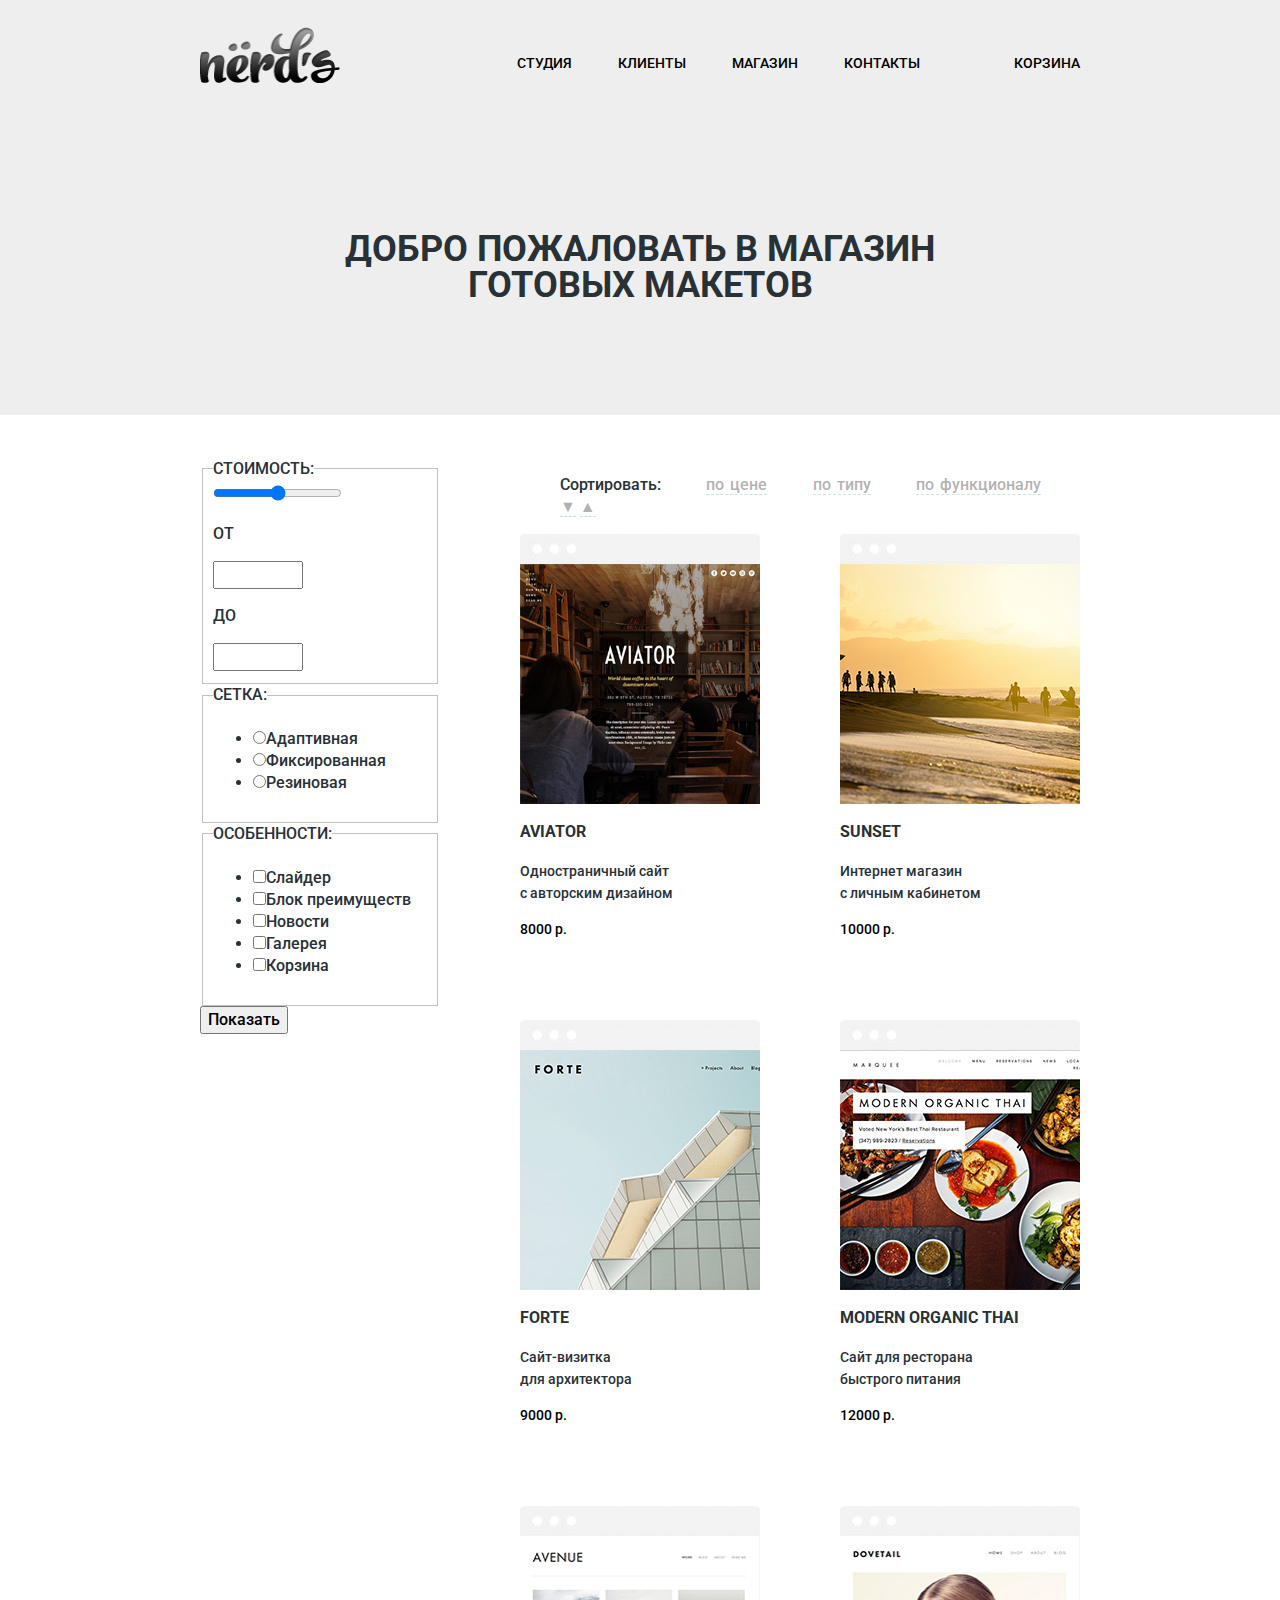
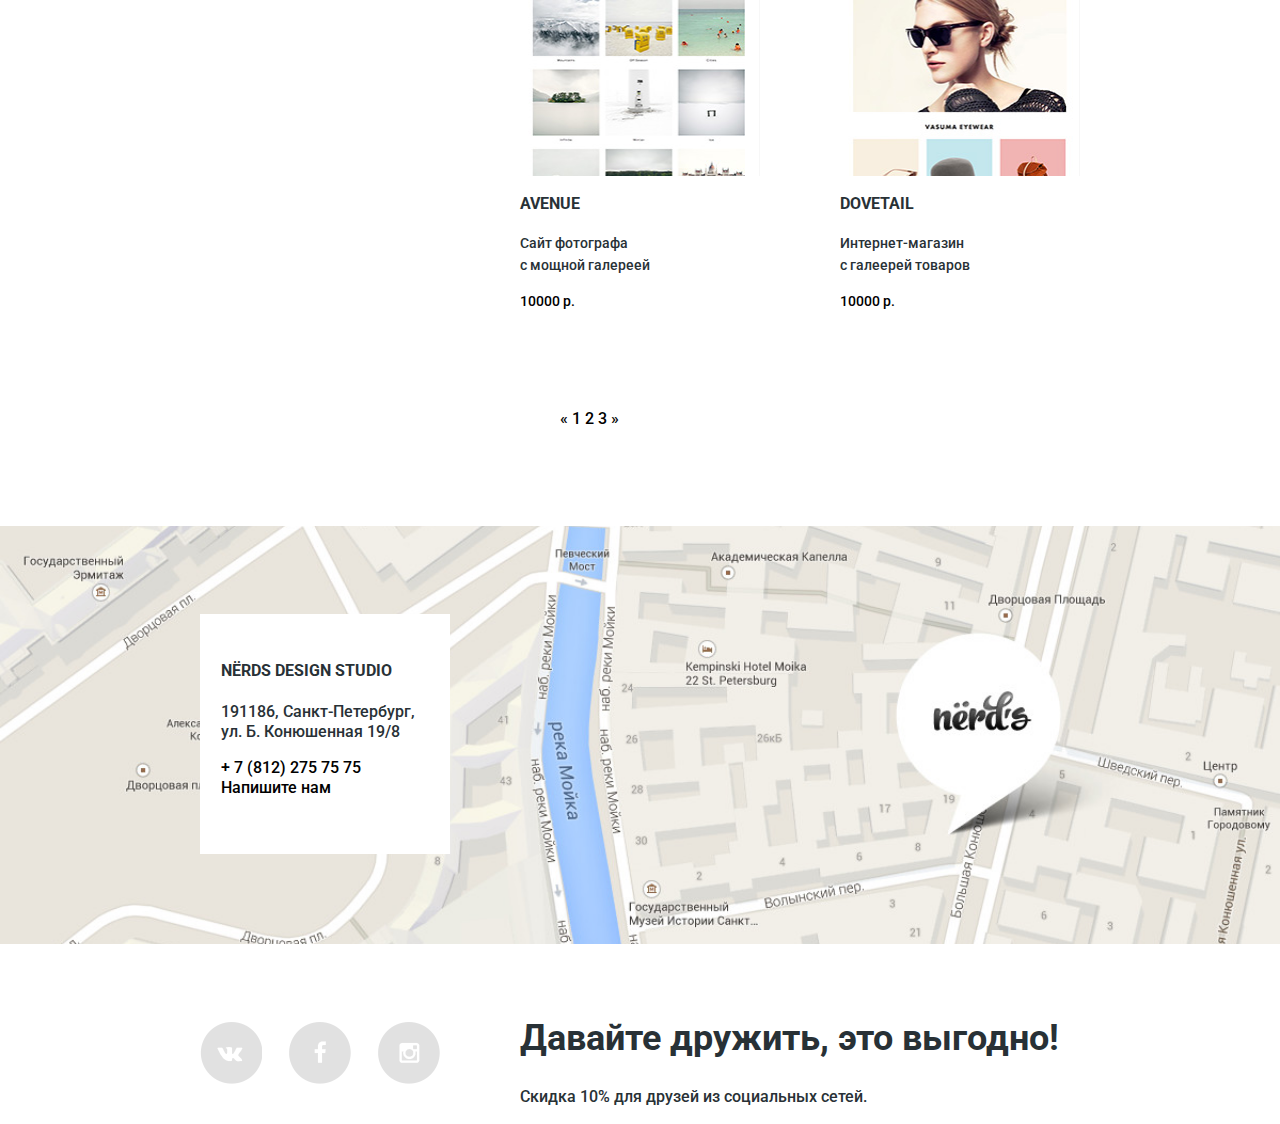
==== catalog.html @ f26338b4 "decorative elements beta" ====
<!DOCTYPE html>
<html lang="ru">
  <head>
    <link href="https://fonts.googleapis.com/css?family=Roboto:500&subset=cyrillic" rel="stylesheet">
    <link rel="stylesheet" href="css/normalize.css">
    <link href="css/style.css" rel="stylesheet">
    <meta charset="utf-8">
    <title>Магазин Нёрдс</title>
  </head>
  <body>
      <header>
          <div class="header-top container clearfix">
          <div class="logo">
            <img src="img/logo-header.png" width="140" height="56" alt="Нёрдс">
          </div>
          <nav class="navigation-main">
            <ul>
                <li><a href=#>Студия</a></li>
                <li><a href=#>Клиенты</a></li>
                <li><a href=#>Магазин</a></li>
                <li><a href=#>Контакты</a></li>
            </ul>
          </nav>
          <div class="cart">
              <a class="login" href=#>Корзина</a>
          </div>
          </div>
          <div class="lead container">
              <h2>ДОБРО ПОЖАЛОВАТЬ В МАГАЗИН <br> 
                               ГОТОВЫХ МАКЕТОВ</h2>
          </div>
      </header>
      <main>
          <div class="main-catalog clearfix container">
          <div class="item-choice">
              <form action="#">
                  <fieldset>
                      <legend>СТОИМОСТЬ:</legend>
                      <input type="range">
                      <p>ОТ</p>
                      <input type="number" name="quantity" min="1" max="15000">
                      <p>ДО</p>
                      <input type="number" name="quantity" min="1" max="15000">
                  </fieldset>
                  <fieldset>
                      <legend>СЕТКА:</legend>
                      <ul>
                          <li><label><input type="radio" name="answer" value="rad1">Адаптивная</label></li>
                          <li><label><input type="radio" name="answer" value="rad1">Фиксированная</label></li>
                          <li><label><input type="radio" name="answer" value="rad1">Резиновая</label></li>
                      </ul>
                  </fieldset>
                  <fieldset>
                      <legend>ОСОБЕННОСТИ:</legend>
                      <ul>
                          <li><label><input type="checkbox">Слайдер</label></li>
                          <li><label><input type="checkbox">Блок преимуществ</label></li> 
                          <li><label><input type="checkbox">Новости</label></li>
                          <li><label><input type="checkbox">Галерея</label></li>
                          <li><label><input type="checkbox">Корзина</label></li>
                      </ul>
                  </fieldset>
                  <button class="btn-filter">Показать</button>
              </form>
          </div>
          <div class="items-list">
              <div class="sorting">
                  <ul>
                      <li>Сортировать:</li>
                      <li><a href="#">по цене</a></li>
                      <li><a href="#">по типу</a></li>
                      <li><a href="#">по функционалу</a></li>
                      <li><a href="#">&#9660</a></li>
                      <li><a href="#">&#9650</a></li>
                  </ul>
              </div>
              <div class="items clearfix">
              <article class="item">
                  <a href="#" class="decor"><img src="img/aviator.jpg" width="240" height="240" alt="aviator"></a>
                  <div class="item-decription">
                      <h3>Aviator</h3>
                      <p>Одностраничный сайт <br>
                      с авторским дизайном </p>
                      <a class="btn-buy" href="">8000 р.</a>
                  </div>
              </article>
              <article class="item">
                  <a href="#" class="decor"><img src="img/sunset.jpg" width="240" height="240" alt="sunset"></a>
                  <div class="item-decription">
                      <h3>Sunset</h3>
                      <p>Интернет магазин <br>
                       с личным кабинетом</p>
                      <a class="btn-buy" href="">10000 р.</a>
                  </div>
              </article>
              <article class="item">
                  <a href="#" class="decor"><img src="img/forte.jpg" width="240" height="240" alt="forte"></a>
                  <div class="item-decription">
                      <h3>Forte</h3>
                      <p>Сайт-визитка <br>
                        для архитектора </p>
                      <a class="btn-buy" href="">9000 р.</a>
                  </div>
              </article>
              <article class="item">
                  <a href="#" class="decor"><img src="img/thai.jpg" width="240" height="240" alt="thai"></a>
                  <div class="item-decription">
                      <h3>Modern Organic Thai</h3>
                      <p>Сайт для ресторана<br>
                      быстрого питания</p>
                      <a class="btn-buy" href="">12000 р.</a>
                  </div>
              </article>
              <article class="item">
                  <a href="#" class="decor"><img src="img/avenue.jpg" width="240" height="240" alt="avenue"></a>
                  <div class="item-decription">
                       <h3>Avenue</h3>
                       <p>Сайт фотографа <br>
                        с мощной галереей</p>
                       <a class="btn-buy" href="">10000 р.</a>
                      </div>
              </article>
              <article class="item">
                  <a href="#" class="decor"><img src="img/dovetail.jpg" width="240" height="240" alt="dovetail"></a>
                  <div class="item-decription">
                      <h3>Dovetail</h3>
                      <p>Интернет-магазин<br>
                      с галеерей товаров</p>
                      <a class="btn-buy" href="">10000 р.</a>
                  </div>
              </article>
              </div>
              <div class="pagination clearfix">
                  <ul>
                      <li><a href="#">&laquo;</a></li>
                      <li><a href="#">1</a></li>
                      <li><a href="#">2</a></li>
                      <li><a href="#">3</a></li>
                      <li><a href="#">&raquo;</a></li>
                  </ul>
              </div>
         </div>
              </div>
          <section class="map">
              <div class="container">
              <div class="contacts"> 
                  <h3>Nёrds Design Studio</h3> 
                  <p>191186, Санкт-Петербург, <br>
                  ул. Б. Конюшенная 19/8</p>
                  <a href="tel:+78122757575">+ 7 (812) 275 75 75</a> <br> 
                  <a class="contact-form" href="#">Напишите нам</a>
              </div>
              </div>
          </section>
      </main>
      <footer class="container">
          <div class="footer-social">
            <a class="social-btn vk" href="#"></a>
            <a class="social-btn fb" href="#"></a>
            <a class="social-btn inst" href="#"></a>
          </div>
          <div class="discount">
              <h2>Давайте дружить, это выгодно!</h2>
              <p>Скидка 10% для друзей из социальных сетей.</p>
          </div>
      </footer>
  </body>
</html>
---- css/style.css ----
body {
    min-width: 900px;
    font-family: "Roboto", "Arial", sans-serif;
    font-size: 16px;
    font-weight: 500;
    line-height: 22px;
    color: #283136;
    background-color: #ffffff;
}

h2 {
    font-size: 36px;
    line-height: 36px;
}

h3 {
    font-size: 16px;
    line-height: 24px;
    text-transform: uppercase;
}

a {
   color: #000000;
   text-decoration: none; 
    
}

header {
    background: #eeeeee;
}

.container {
  width: 900px;
  margin: 0 auto;
  padding: 0 10px;
  box-sizing: border-box;
}

.logo { 
    float: left;
    width: 140px;
    margin-top: 27px;
}

.navigation-main {
      float: left;
      width: 580px;
      text-align: right; 
}

.navigation-main ul {
    margin: 0;
    padding: 0;
    list-style: none;
    font-size: 0;
}

.navigation-main li {
      display: inline-block;
      vertical-align: top;
      text-transform: uppercase;
      font-size: 14px;
      line-height: 30px;
}

.navigation-main a {
      display: block;
      vertical-align: top;
      padding-top: 48px;
      padding-bottom: 48px;
      padding-left: 46px;
}

.navigation-main a:hover {
    color: #fb565a;
}

.navigation-main a:active {
    color: #000000;
    opacity: 0.4;
}

.cart {
      position: relative;
      float: right;
      width: 94px;
      font-size: 14px;
      line-height: 30px;
      text-align: right;
      text-transform: uppercase;
}

.cart a {
      display: block;
      vertical-align: top;
      padding-top: 48px;
      padding-bottom: 48px;  
}

.cart a:hover {
    color: #fb565a;
}

.cart a:active {
    color: #000000;
    opacity: 0.4;
}

.header-top {
    margin-bottom: 45px; 
}

.clearfix:after {
    content: "";
    display: table;
    clear: both;
}

.demo-left {
    float: left;
    width: 540px; 
}

.demo-left h2 {
    text-transform: none;
}
.slider-pagination {
    float:right;
}
.slider-pagination li {
    text-align: center;
    display: inline; 
}

.slider-pic {
    float: right;
    width:340px;
    
}
.main-header {
    padding-bottom: 70px;
    margin-bottom: 80px;
}

.service {
    float: left;
    width: 240px;
    margin-right: 80px;
    text-align: left;
}

.service:last-child {              /* можно каждому 3 обнулять марджин*/
    margin-right: 0;
}

.service h3 {
    font-size: 18px;
    line-height: 30px;
}

.service b {
    font-size: 15px;
}

.services-list {
    padding-bottom: 80px;
    margin-bottom: 75px;
    border-bottom-width: 2px;
    border-bottom-style: solid;
    border-bottom-color: #eeeeee;
}

.description-left {
    float: left;
    width: 575px;
}

.description-rigth {
    float: right;
    width: 240px;
}

.about-us {
    padding-bottom: 74px;
    margin-bottom: 47px;
    border-bottom-width: 2px;
    border-bottom-style: solid;
    border-bottom-color: #eeeeee;
}

.partners {
    width: 0 auto;
    padding-bottom: 33px;
    margin-bottom: 87px;
    border-bottom-width: 2px;
    border-bottom-style: solid;
    border-bottom-color: #eeeeee;
}

.partners a {
    display: inline-block;
    vertical-align: middle;
    margin-right: 120px;
    opacity: 0.3;
}

.partners a:last-child {
    margin-right: 21px;
}

.partners a:hover {
    opacity: 1;
}

.map {
    width: auto; 
    margin: 0 auto;
    background: url(../img/map.jpg);
    min-height: 418px;
    background-position: 50% 50%; 
    background-size: cover;
    background-repeat: no-repeat;
}

.map .contacts {
    float: left;
    width: 250px;
    min-height: 240px;
    margin-top: 88px;
    padding-left: 21px;
    padding-top: 26px;
    padding-bottom: 26px;
    background-color: #ffffff;
    line-height: 20px;
    box-sizing: border-box;
}

.contacts h3 {
    line-height: 30px;
}

.footer-social {
    float: left;
    width: 240px; 
    margin-top: 78px;
    vertical-align: top;
    text-align: left;
    font-size: 0;  
}

.discount {
    float: right;
    width: 560px; 
    margin-top: 46px;
}

.lead {
    width: 660px;
    margin: 0 auto;
    margin-bottom: 43px;
    padding-top: 30px;
    padding-bottom: 82px;
    font-size: 40px;
    line-height: 45px; /* высота в макете авто. не ясно как узнать*/
    text-align: center;   
    text-transform: uppercase;
}

.items {
   width: 560px;
   font-size: 0px;
}

.item-choice {
    float: left;
    width: 240px;
}

.items-list {
    float:right;
    width: 640px;
    padding-left: 80px;
    box-sizing: border-box;
    text-align: justify;
}

.sorting: {
    width: 100%;
    font-size: 12px;
    line-height: 18px;
}

.sorting li {
    display: inline;
    margin-right: 39px;  /* ??????????????*/
}

.sorting li:nth-child(5) {
    margin-right: 0px;
}

.item {
    display: inline-block;
    width: 240px;
    margin-bottom: 80px;
    margin-right: 80px;
    font-size: 14px;
    vertical-align: top;  
}

.item:nth-child(even) {
    margin-right: 0px;
}

.main-catalog {
    margin-bottom: 80px;
}

.pagination {
    float:left;
    width: 400px;
}

.pagination li {
    display: inline;
}

/* ---------------------------------------------------------------- Кнопки -----------------------------------------*/
.btn {
    display: inline-block;
    width: 140px;
    padding: 10px 10px;
    margin-top: 30px;
    vertical-align: top;
    border-radius: 2px;
    border: none;
    outline: none;
    background-color: #fb565a;
    font-family: "Roboto", "Arial", sans-serif;
    font-weight: 500;
    color: #ffffff;
    font-size: 12px;
    line-height: 18px;
    text-align: center;
    text-transform: uppercase;
    box-sizing: border-box;
}

.btn:hover {
    background-color: #cc5251;
    height: 38px;
}

.btn:active {
    background-color: #fb565a;
    border-top-width: 3px;
    border-top-style: solid;
    border-top-color: #8f4242;
}

.service:nth-child(2) .btn {
    background-color: #00ca74;
}

.service:nth-child(2) .btn:hover {
    background-color: #01a25e;
}

.service:nth-child(3) .btn {
    background-color: #efc84a;
}

.service:nth-child(3) .btn:hover {
    background-color: #d6ae2c;
}

.container-demo .btn {
    width: 240px;
}

.contacts .btn {
    width: 204px;
    right: 25px;
    bottom: 25px;
}

.social-btn {
    display: inline-block;
    width: 62px;
    height: 62px;
    margin-right: 27px;
    background-image: url(../img/decor/sprite-social.png);
    background-repeat: no-repeat;
}

.social-btn:last-child {
    margin-right: 0;
}

.vk {
    background-position: -2px -398px;
}

.vk:hover {
    background-position: -2px -529px;
}

.vk:active {
    background-position: -2px -463px;
}

.fb {
    background-position: -2px -2px;
}

.fb:hover {
    background-position: -2px -133px;
}

.fb:active {
    background-position: -2px -68px;
}

.inst {
    background-position: -2px -332px;
}

.inst:hover{
    background-position: -2px -266px;
}

.inst:active {
    background-position: -2px -200px;
}

/* ____________________________________________________________________________________________Декор______________________________*/

.decor {
    background: url(../img/decor/decor.jpg);
    display: block;
    width: 240px; 
    height: 270px;
}

.decor:hover {
    background-position: bottom;
}

.item img {
    margin-top: 30px;
}

/* ____________________________________________________________________________________________Чекбоксы, соктировка____________________________________*/

.sorting a {
    color: #000000;
    opacity: 0.3;
    border-bottom: 1px dashed;
    border-color: #3fb876;
}

.sorting a:hover {
    color: #000000;
    opacity: 1;
    border-bottom: 1px solid;
    border-color: #3fb876;
}
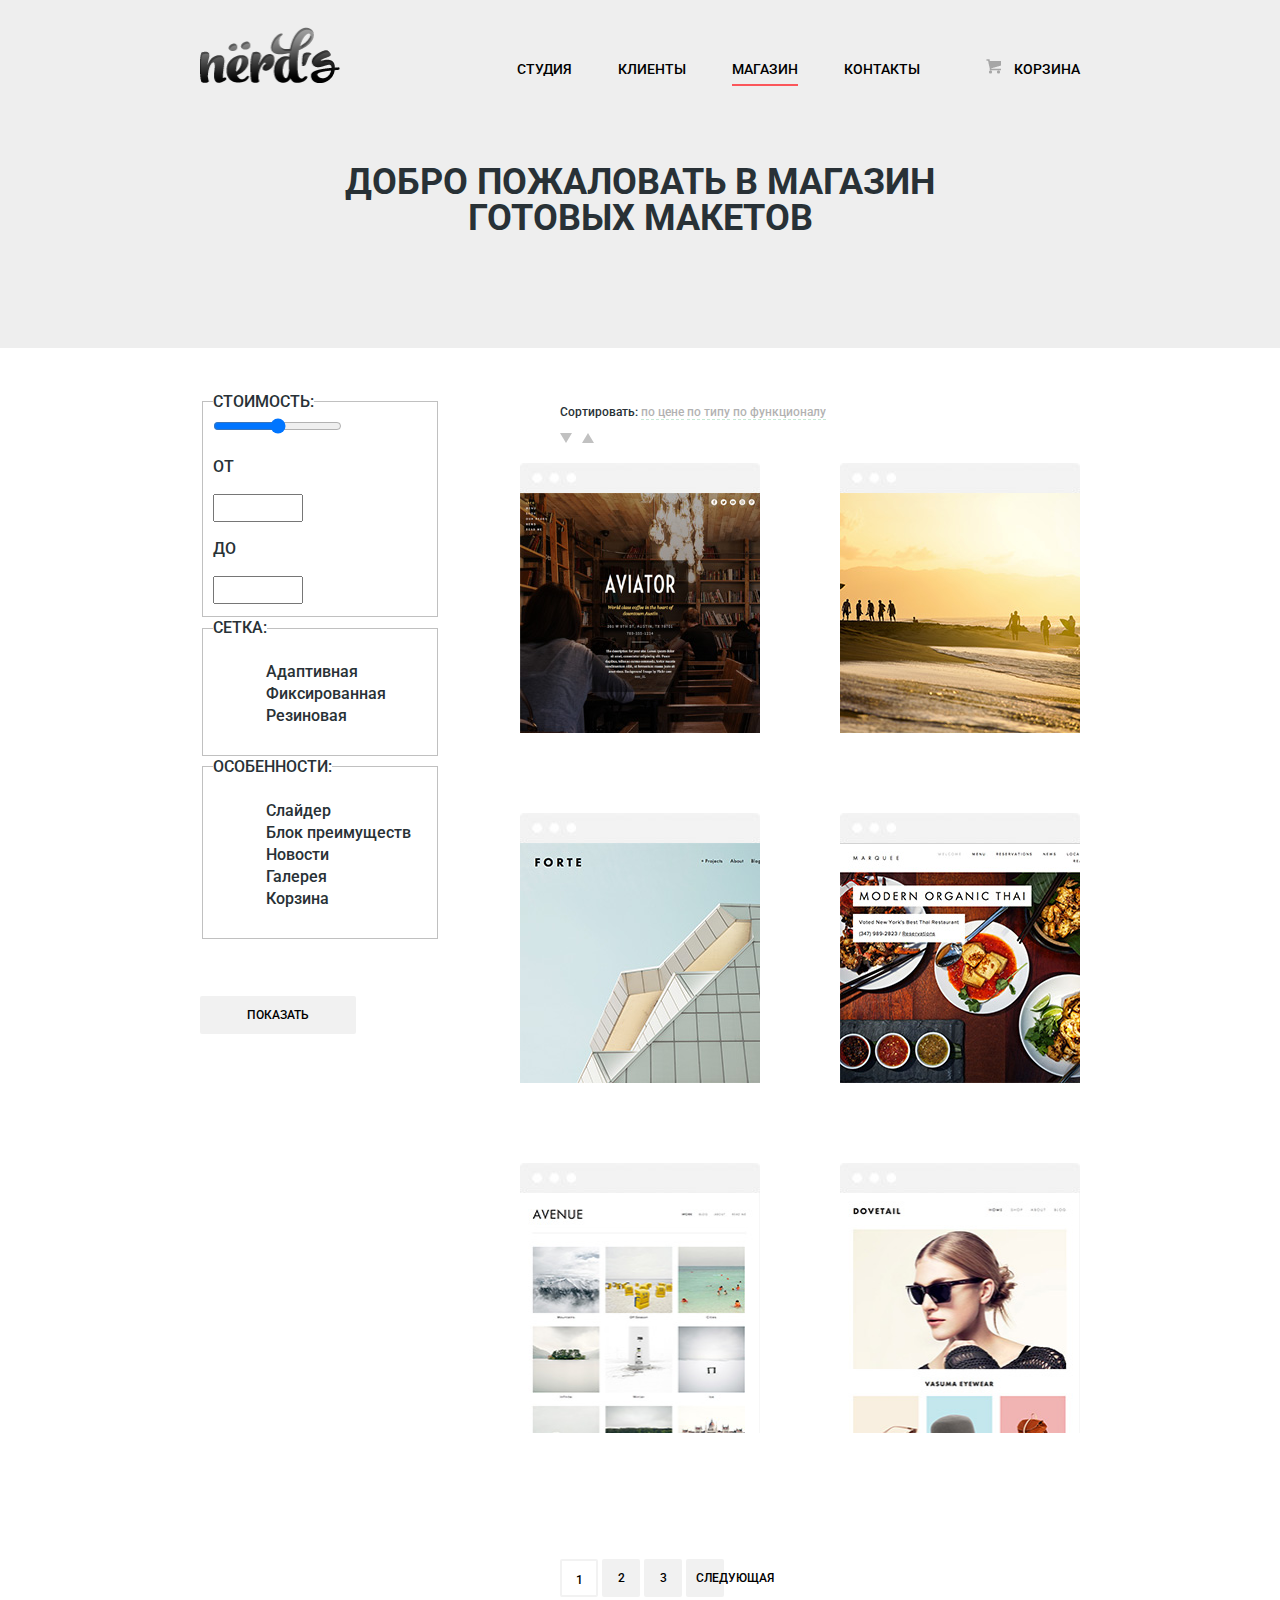
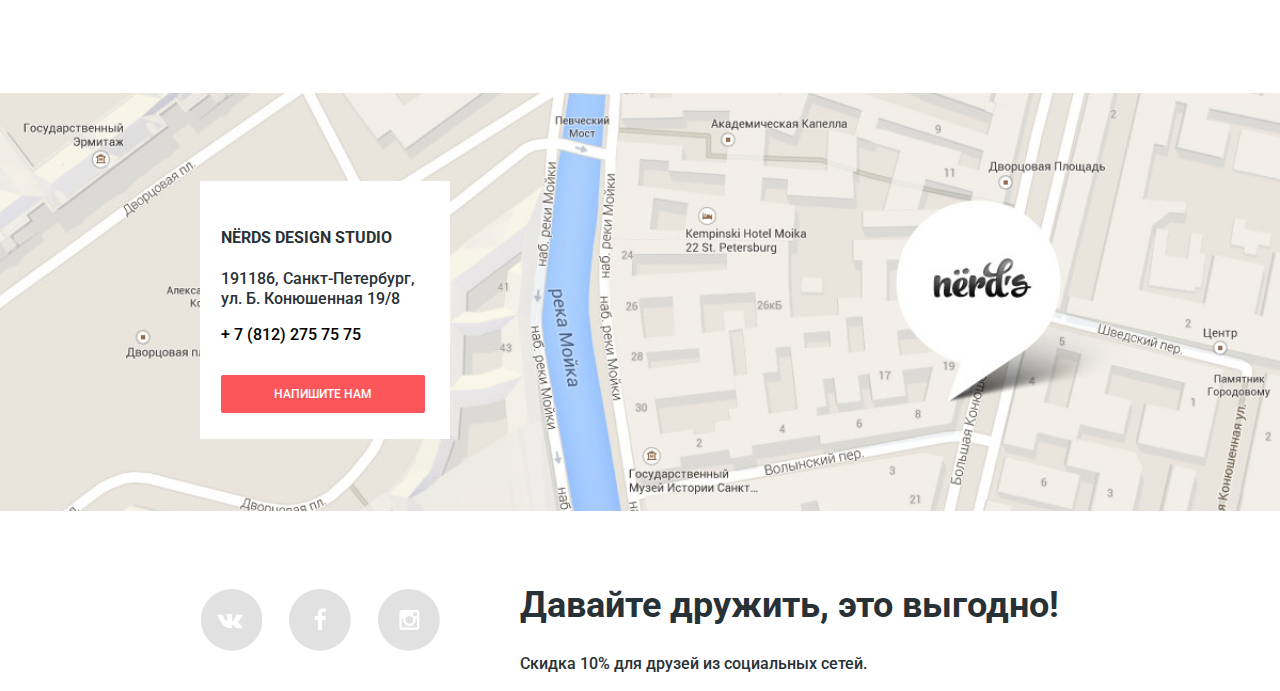
==== commit 0df2b0ac: "02.09" ====
--- a/catalog.html
+++ b/catalog.html
@@ -15,9 +15,9 @@
           </div>
           <nav class="navigation-main">
             <ul>
-                <li><a href=#>Студия</a></li>
+                <li><a href="index.html">Студия</a></li>
                 <li><a href=#>Клиенты</a></li>
-                <li><a href=#>Магазин</a></li>
+                <li><a href="catalog.html" class="onpage">Магазин</a></li>
                 <li><a href=#>Контакты</a></li>
             </ul>
           </nav>
@@ -27,7 +27,7 @@
           </div>
           <div class="lead container">
               <h2>ДОБРО ПОЖАЛОВАТЬ В МАГАЗИН <br> 
-                               ГОТОВЫХ МАКЕТОВ</h2>
+                   ГОТОВЫХ МАКЕТОВ</h2>
           </div>
       </header>
       <main>
@@ -42,15 +42,16 @@
                       <p>ДО</p>
                       <input type="number" name="quantity" min="1" max="15000">
                   </fieldset>
-                  <fieldset>
+                  <div class="fltr"><fieldset>
                       <legend>СЕТКА:</legend>
                       <ul>
-                          <li><label><input type="radio" name="answer" value="rad1">Адаптивная</label></li>
-                          <li><label><input type="radio" name="answer" value="rad1">Фиксированная</label></li>
-                          <li><label><input type="radio" name="answer" value="rad1">Резиновая</label></li>
+                          <li><label class="radio"><input type="radio" name="answer" value="rad1">Адаптивная</label></li>
+                          <li><label class="radio"><input type="radio" name="answer" value="rad1">Фиксированная</label></li>
+                          <li><label class="radio"><input type="radio" name="answer" value="rad1">Резиновая</label></li>
                       </ul>
                   </fieldset>
-                  <fieldset>
+                  </div>
+                  <div class="fltr"><fieldset>
                       <legend>ОСОБЕННОСТИ:</legend>
                       <ul>
                           <li><label><input type="checkbox">Слайдер</label></li>
@@ -60,83 +61,86 @@
                           <li><label><input type="checkbox">Корзина</label></li>
                       </ul>
                   </fieldset>
-                  <button class="btn-filter">Показать</button>
+                  </div>
+                  <button class="btn">Показать</button>
               </form>
           </div>
           <div class="items-list">
               <div class="sorting">
-                  <ul>
+                  <ul class="sort">
                       <li>Сортировать:</li>
                       <li><a href="#">по цене</a></li>
                       <li><a href="#">по типу</a></li>
                       <li><a href="#">по функционалу</a></li>
-                      <li><a href="#">&#9660</a></li>
-                      <li><a href="#">&#9650</a></li>
+                  </ul>   
+                  
+                  <ul class="triangle">
+                      <li><a href="#" class="triangle-down"></a></li>
+                      <li><a href="#" class="triangle-up"></a></li>
                   </ul>
               </div>
               <div class="items clearfix">
               <article class="item">
                   <a href="#" class="decor"><img src="img/aviator.jpg" width="240" height="240" alt="aviator"></a>
-                  <div class="item-decription">
+                  <div class="item-description">
                       <h3>Aviator</h3>
                       <p>Одностраничный сайт <br>
                       с авторским дизайном </p>
-                      <a class="btn-buy" href="">8000 р.</a>
+                      <a class="btn" href="">8000 р.</a>
                   </div>
               </article>
               <article class="item">
                   <a href="#" class="decor"><img src="img/sunset.jpg" width="240" height="240" alt="sunset"></a>
-                  <div class="item-decription">
+                  <div class="item-description">
                       <h3>Sunset</h3>
                       <p>Интернет магазин <br>
                        с личным кабинетом</p>
-                      <a class="btn-buy" href="">10000 р.</a>
+                      <a class="btn" href="">10000 р.</a>
                   </div>
               </article>
               <article class="item">
                   <a href="#" class="decor"><img src="img/forte.jpg" width="240" height="240" alt="forte"></a>
-                  <div class="item-decription">
+                  <div class="item-description">
                       <h3>Forte</h3>
                       <p>Сайт-визитка <br>
                         для архитектора </p>
-                      <a class="btn-buy" href="">9000 р.</a>
+                      <a class="btn" href="">9000 р.</a>
                   </div>
               </article>
               <article class="item">
                   <a href="#" class="decor"><img src="img/thai.jpg" width="240" height="240" alt="thai"></a>
-                  <div class="item-decription">
+                  <div class="item-description">
                       <h3>Modern Organic Thai</h3>
                       <p>Сайт для ресторана<br>
                       быстрого питания</p>
-                      <a class="btn-buy" href="">12000 р.</a>
+                      <a class="btn" href="">12000 р.</a>
                   </div>
               </article>
               <article class="item">
                   <a href="#" class="decor"><img src="img/avenue.jpg" width="240" height="240" alt="avenue"></a>
-                  <div class="item-decription">
+                  <div class="item-description">
                        <h3>Avenue</h3>
                        <p>Сайт фотографа <br>
                         с мощной галереей</p>
-                       <a class="btn-buy" href="">10000 р.</a>
+                       <a class="btn" href="">10000 р.</a>
                       </div>
               </article>
               <article class="item">
                   <a href="#" class="decor"><img src="img/dovetail.jpg" width="240" height="240" alt="dovetail"></a>
-                  <div class="item-decription">
+                  <div class="item-description">
                       <h3>Dovetail</h3>
                       <p>Интернет-магазин<br>
                       с галеерей товаров</p>
-                      <a class="btn-buy" href="">10000 р.</a>
+                      <a class="btn" href="">10000 р.</a>
                   </div>
               </article>
               </div>
               <div class="pagination clearfix">
                   <ul>
-                      <li><a href="#">&laquo;</a></li>
-                      <li><a href="#">1</a></li>
-                      <li><a href="#">2</a></li>
-                      <li><a href="#">3</a></li>
-                      <li><a href="#">&raquo;</a></li>
+                      <li><a href="#" class="current btn">1</a></li>
+                      <li><a href="#" class="btn">2</a></li>
+                      <li><a href="#" class="btn">3</a></li>
+                      <li><a href="#" class="btn next">Следующая</a></li>
                   </ul>
               </div>
          </div>
@@ -148,7 +152,7 @@
                   <p>191186, Санкт-Петербург, <br>
                   ул. Б. Конюшенная 19/8</p>
                   <a href="tel:+78122757575">+ 7 (812) 275 75 75</a> <br> 
-                  <a class="contact-form" href="#">Напишите нам</a>
+                  <a class="contact-form btn" href="#">Напишите нам</a>
               </div>
               </div>
           </section>
--- a/css/style.css
+++ b/css/style.css
@@ -22,7 +22,6 @@
 a {
    color: #000000;
    text-decoration: none; 
-    
 }
 
 header {
@@ -66,11 +65,16 @@
 .navigation-main a {
       display: block;
       vertical-align: top;
-      padding-top: 48px;
-      padding-bottom: 48px;
-      padding-left: 46px;
-}
-
+      padding-top: 54px;
+      margin-left: 46px;
+      margin-bottom: 48px;
+}
+
+.onpage {
+      border-bottom-style: solid;
+      border-width: 2px;
+      border-bottom-color: #fb565a;
+}
 .navigation-main a:hover {
     color: #fb565a;
 }
@@ -93,8 +97,29 @@
 .cart a {
       display: block;
       vertical-align: top;
-      padding-top: 48px;
+      padding-top: 54px;
       padding-bottom: 48px;  
+}
+
+.login::before {
+    content: "";
+    background-image: url(../img/decor/basket.png);
+    display: inline-block;
+    margin-right: 13px;
+    width: 15px;
+    height: 15px;
+    background-position: -2px -2px;
+    opacity: 0.3;
+}
+
+.login:hover::before {
+    background-position: -2px -21px;
+    opacity: 1;
+}
+
+.login:active::before {
+    background-position: -2px -2px;
+    opacity: 0.15;
 }
 
 .cart a:hover {
@@ -104,10 +129,6 @@
 .cart a:active {
     color: #000000;
     opacity: 0.4;
-}
-
-.header-top {
-    margin-bottom: 45px; 
 }
 
 .clearfix:after {
@@ -116,28 +137,131 @@
     clear: both;
 }
 
-.demo-left {
-    float: left;
-    width: 540px; 
-}
-
-.demo-left h2 {
-    text-transform: none;
-}
-.slider-pagination {
-    float:right;
-}
-.slider-pagination li {
-    text-align: center;
-    display: inline; 
-}
-
-.slider-pic {
-    float: right;
-    width:340px;
-    
-}
+.container-demo {
+  position: relative;
+  width: 880px;
+  min-height: 310px;
+  margin: 0 auto;
+  overflow: hidden;
+}
+
+.slide {
+  position: absolute;
+  top: 0;
+  left: 0;
+
+  width: 100%;
+  height: 310px;
+
+  background-repeat: no-repeat;
+  background-position: 100% 10px;
+
+  -webkit-transition: left 0.3s ease;
+     -moz-transition: left 0.3s ease;
+          transition: left 0.3s ease;
+}
+
+.container-demo input[type="radio"] {
+  display: none;
+}
+
+.slider-controls {
+  position: absolute;
+  bottom: 95px;
+  left: 50%;
+  z-index: 10;
+
+  width: 200px;
+  margin-left: -100px;
+
+  text-align: center;
+}
+
+.slider-controls label {
+  display: inline-block;
+  width: 4px;
+  height: 4px;
+  margin: 0 3px;
+
+  vertical-align: top;
+
+  background: #ffffff;
+  border: 3px solid white;
+  border-radius: 50%;
+  cursor: pointer;
+}
+
+.slide-text {
+  width: 500px;
+  padding: 30px 0;
+}
+
+.slide-title {
+  font-weight: 500;
+  font-size: 36px;
+  line-height: 36px;
+}
+
+.container-demo p {
+  font-weight: 500;
+  line-height: 22px;
+  color: #283136;
+}
+
+.slide:nth-child(1) {
+  background-image: url("../img/slide-1.png");
+}
+
+.slide:nth-child(2) {
+  background-image: url("../img/slide-2.png");
+}
+
+.slide:nth-child(3) {
+  background-image: url("../img/slide-3.png");
+}
+
+#btn-1:checked ~ .slides .slide:nth-child(1) {
+  left: 0;
+}
+
+#btn-1:checked ~ .slides .slide:nth-child(2),
+#btn-1:checked ~ .slides .slide:nth-child(3) {
+  left: 880px;
+}
+
+#btn-2:checked ~ .slides .slide:nth-child(1) {
+  left: -880px;
+}
+
+#btn-2:checked ~ .slides .slide:nth-child(2) {
+  left: 0;
+}
+
+#btn-2:checked ~ .slides .slide:nth-child(3) {
+  left: -880px;
+}
+
+#btn-3:checked ~ .slides .slide:nth-child(1) {
+  left: -880px;
+}
+
+#btn-3:checked ~ .slides .slide:nth-child(2) {
+  left: -880px;
+}
+
+#btn-3:checked ~ .slides .slide:nth-child(3) {
+  left: 0;
+}
+
+#btn-1:checked ~ .slider-controls label[for="btn-1"],
+#btn-2:checked ~ .slider-controls label[for="btn-2"],
+#btn-3:checked ~ .slider-controls label[for="btn-3"] {
+  background: #c1c1c1;
+}
+
+
 .main-header {
+    padding-top: 50px;
     padding-bottom: 70px;
     margin-bottom: 80px;
 }
@@ -177,7 +301,33 @@
 
 .description-rigth {
     float: right;
-    width: 240px;
+    width: 240px;   
+}
+
+.description-rigth ul,
+.description-left ul {
+    list-style: none;
+    padding: 0;
+    
+}
+
+.description-rigth li,
+.description-left li {
+    position: relative;
+	margin-top: 20px;
+	padding-left: 37px;
+    text-align: left;
+}
+
+.description-rigth li::before,
+.description-left li::before {
+    content: "";
+	position: absolute;
+	top: 10px;
+	left: 0;
+	width: 25px;
+	height: 2px;
+	background: #fb565a;
 }
 
 .about-us {
@@ -258,7 +408,6 @@
     width: 660px;
     margin: 0 auto;
     margin-bottom: 43px;
-    padding-top: 30px;
     padding-bottom: 82px;
     font-size: 40px;
     line-height: 45px; /* высота в макете авто. не ясно как узнать*/
@@ -274,6 +423,11 @@
 .item-choice {
     float: left;
     width: 240px;
+    position: relative;
+}
+
+.fltr input {
+    visibility: hidden;
 }
 
 .items-list {
@@ -284,32 +438,74 @@
     text-align: justify;
 }
 
-.sorting: {
-    width: 100%;
+.sorting {
+    width: 560px;
     font-size: 12px;
     line-height: 18px;
 }
 
+.sorting ul {
+    list-style: none;
+}
+
 .sorting li {
-    display: inline;
-    margin-right: 39px;  /* ??????????????*/
-}
-
-.sorting li:nth-child(5) {
-    margin-right: 0px;
-}
+    display: inline-block;
+    vertical-align: top;
+}
+
 
 .item {
+    position: relative;
     display: inline-block;
     width: 240px;
     margin-bottom: 80px;
     margin-right: 80px;
-    font-size: 14px;
-    vertical-align: top;  
-}
+    vertical-align: top;
+    background: url(../img/decor/decor.jpg); 
+    height: 270px;
+}
+
+.item:hover {
+    background-position: bottom;
+}
+
+
+.item img {
+    margin-top: 30px;
+}
+
 
 .item:nth-child(even) {
     margin-right: 0px;
+}
+
+.item-description {
+    position: absolute;
+    display: block;
+    top: 50px;
+    left: 20px;
+    box-sizing: border-box;
+    padding: 36px 20px 99px;
+    width: 200px;
+    max-height: 200px;
+    text-align: center;
+    background-color: #ffffff;
+    color: #283136;
+    font-size: 14px;
+    line-height: 18px;
+    visibility: hidden;
+    
+}
+
+.item:hover .item-description {
+    visibility: visible;
+    
+}
+
+.item-description h3 {
+    font-size: 18px;
+    line-height: 24px;
+    font-weight: normal;
 }
 
 .main-catalog {
@@ -323,7 +519,13 @@
 
 .pagination li {
     display: inline;
-}
+    list-style: none;
+}
+
+.item-choice ul {
+    list-style: none;
+}
+
 
 /* ---------------------------------------------------------------- Кнопки -----------------------------------------*/
 .btn {
@@ -348,30 +550,37 @@
 
 .btn:hover {
     background-color: #cc5251;
-    height: 38px;
 }
 
 .btn:active {
-    background-color: #fb565a;
-    border-top-width: 3px;
-    border-top-style: solid;
-    border-top-color: #8f4242;
-}
-
-.service:nth-child(2) .btn {
+    background-color: #b63538;
+    box-shadow: inset 0 3px 0 rgba(0,0,0,0.15);
+}
+
+.green-btn {
     background-color: #00ca74;
 }
 
-.service:nth-child(2) .btn:hover {
+.green-btn:hover {
     background-color: #01a25e;
 }
 
-.service:nth-child(3) .btn {
+.green-btn:active {
+    background-color: #009053;
+    box-shadow: inset 0 3px 0 rgba(0,0,0,0.15);
+}
+
+.yellow-btn {
     background-color: #efc84a;
 }
 
-.service:nth-child(3) .btn:hover {
+.yellow-btn:hover {
     background-color: #d6ae2c;
+}
+
+.yellow-btn:active {
+    background-color: #c09b24;
+    box-shadow: inset 0 3px 0 rgba(0,0,0,0.15);
 }
 
 .container-demo .btn {
@@ -433,35 +642,125 @@
     background-position: -2px -200px;
 }
 
-/* ____________________________________________________________________________________________Декор______________________________*/
-
-.decor {
-    background: url(../img/decor/decor.jpg);
+.pagination .btn {
+    width: 38px;
+    padding: 10px 10px;
+    background-color: #f1f1f1;
+    color: #000000;
+}
+
+.pagination .btn:hover {
+    background-color: #e5e5e5;
+}
+
+.pagination .btn:active {
+    background-color: #d5d5d5;
+    box-shadow: inset 0 3px 0 rgba(0,0,0,0.15);
+}
+
+.pagination .current {
+    background-color: white;
+    height: 38px;
+    border-style: solid;
+    border-width: 2px;
+    border-color: #f2f2f2;
+}
+
+.pagination .current:hover {
+    background-color: white;
+    height: 38px;
+    border-style: solid;
+    border-width: 2px;
+    border-color: #f2f2f2;
+}
+
+.pagination .current:active {
+    background-color: white;
+    height: 38px;
+    border-style: solid;
+    border-width: 2px;
+    border-color: #f2f2f2;
+    box-shadow: inset 0 0 0 rgba(0,0,0,0);
+}
+
+
+.item .btn {
+    position: absolute;
+    margin-top: 0;
+    bottom: 30px;
+    right: 30px;
+    font-size: 18px;
+
+}
+
+.item-choice .btn {
     display: block;
-    width: 240px; 
-    height: 270px;
-}
-
-.decor:hover {
-    background-position: bottom;
-}
-
-.item img {
-    margin-top: 30px;
-}
+    width: 156px;
+    margin-top: 57px;
+    background-color: #f1f1f1;
+    color: #000000;
+}
+
+.item-choice .btn:hover {
+    background-color: #e5e5e5;
+}
+
+.item-choice .btn:active {
+    background-color: #d5d5d5;
+    box-shadow: inset 0 3px 0 rgba(0,0,0,0.15);
+}
+
+.triangle-down {
+    display: block;
+    vertical-align: top;
+    width: 0;
+    height: 0;
+    border-style: solid;
+    border-width: 10px 6px 0 6px;
+    border-color: #c1c1c1 transparent transparent transparent;
+    margin-right: 7px;
+}
+
+.triangle-up {
+    display: block;
+    vertical-align: top;
+    width: 0;
+    height: 0;
+    border-style: solid;
+    border-width: 0 6px 10px 6px;
+    border-color: transparent transparent #c1c1c1 transparent;
+}
+
+.triangle-down:hover {
+    border-color: #b5b5b5 transparent transparent transparent;
+}
+
+.triangle-up:hover {
+    border-color: transparent transparent #b5b5b5 transparent;
+}
+
+.triangle-down:active {
+    border-color: #000000 transparent transparent transparent;
+}
+
+.triangle-up:active {
+    border-color: transparent transparent #000000 transparent;
+}
+
 
 /* ____________________________________________________________________________________________Чекбоксы, соктировка____________________________________*/
 
-.sorting a {
+.sort a {
     color: #000000;
     opacity: 0.3;
     border-bottom: 1px dashed;
     border-color: #3fb876;
 }
 
-.sorting a:hover {
+.sort a:hover {
     color: #000000;
     opacity: 1;
     border-bottom: 1px solid;
     border-color: #3fb876;
 }
+
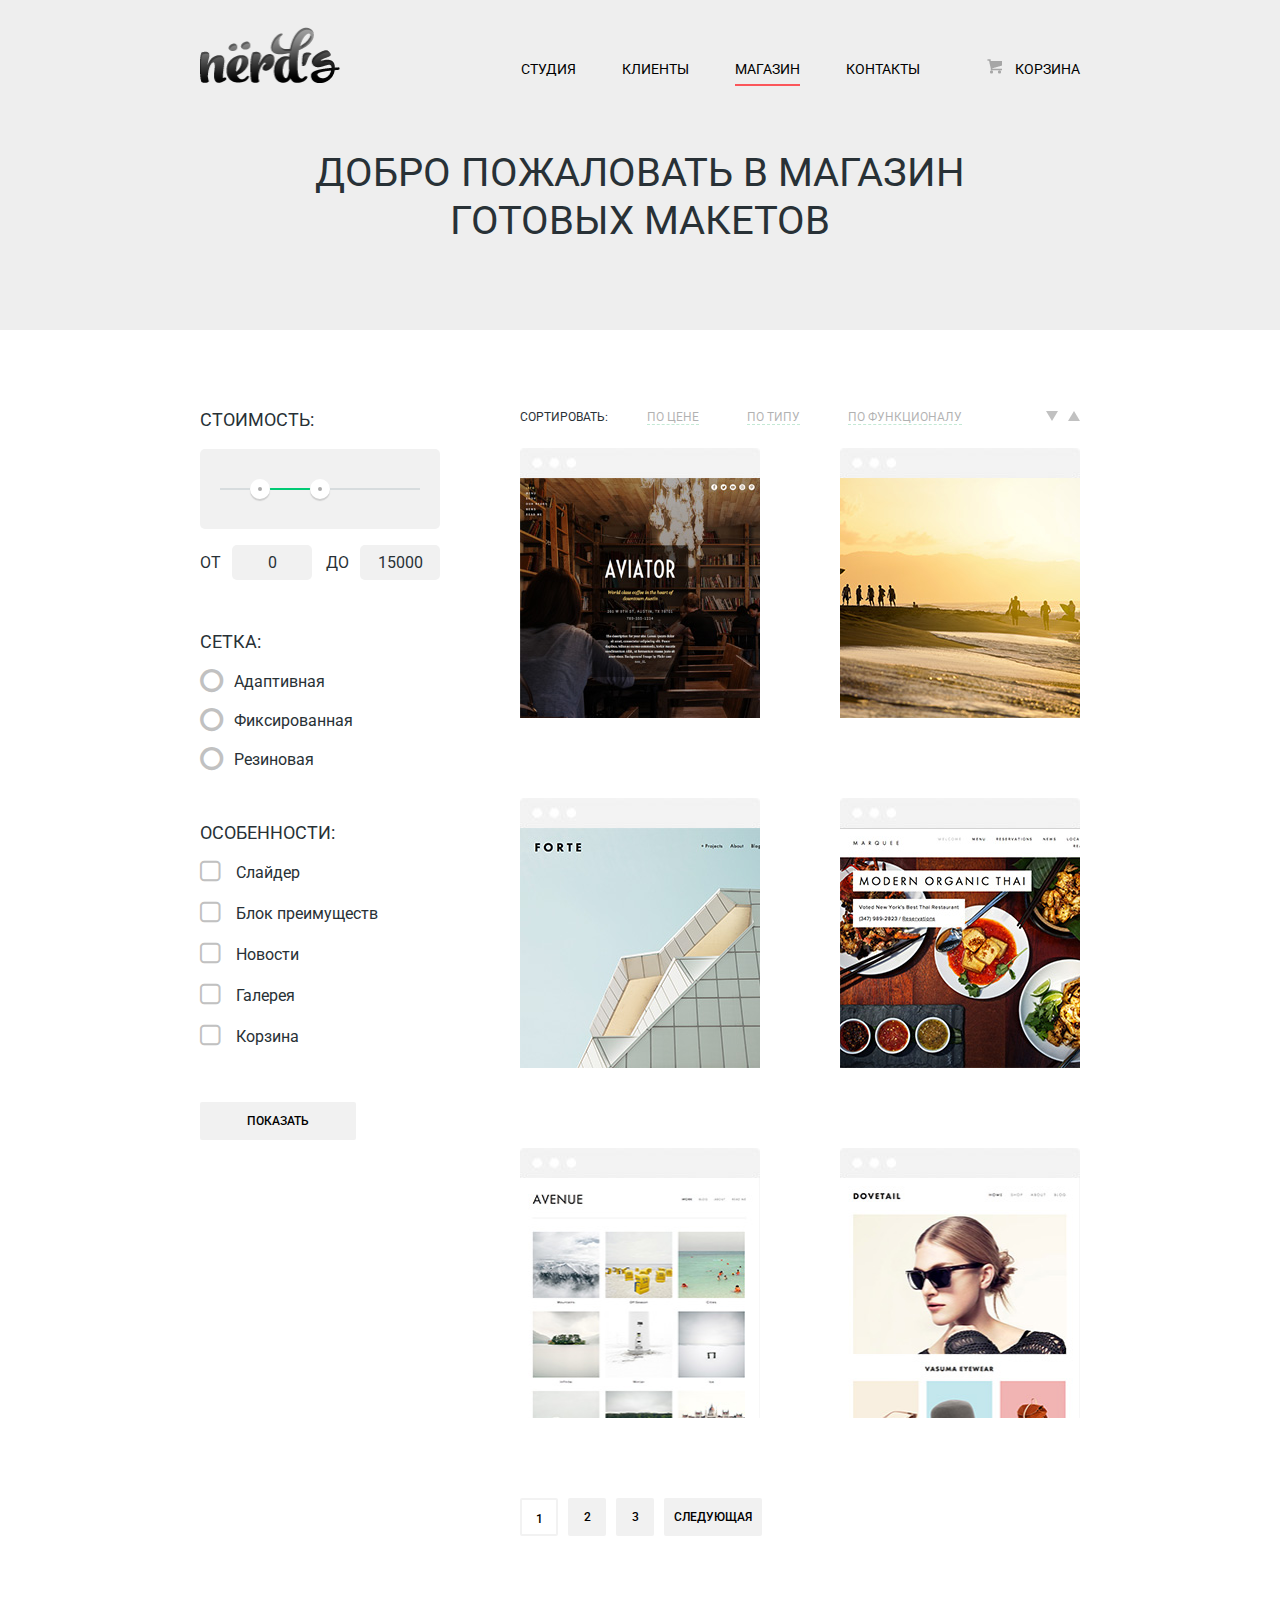
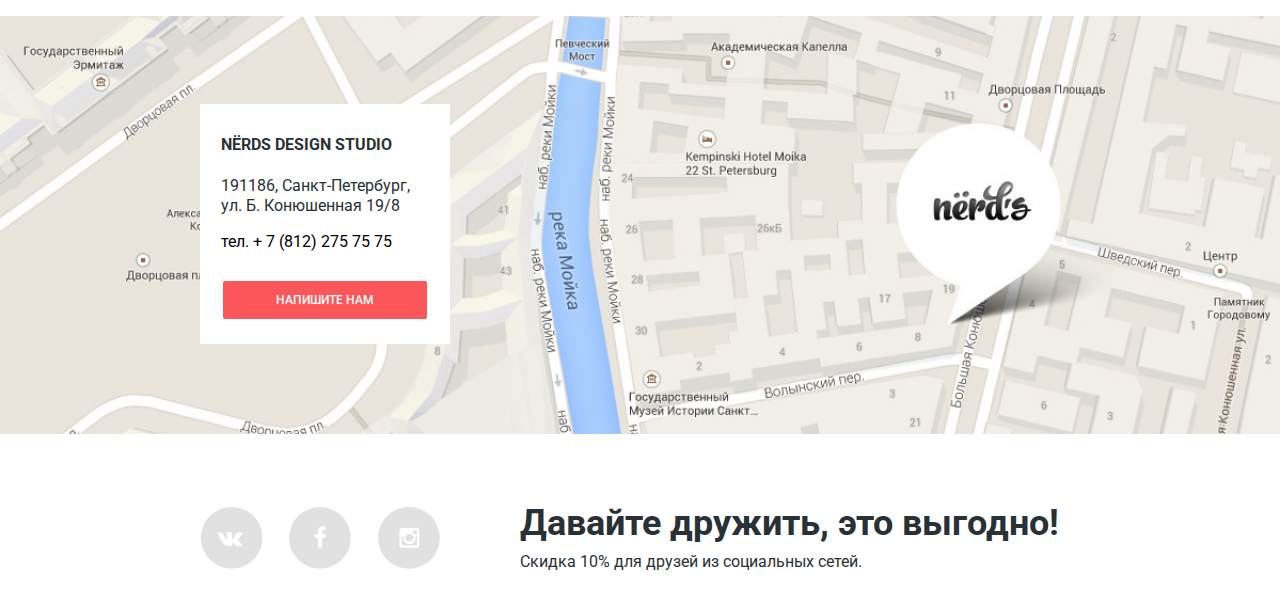
==== commit 71a9fbcc: "#30" ====
--- a/catalog.html
+++ b/catalog.html
@@ -1,172 +1,188 @@
 <!DOCTYPE html>
 <html lang="ru">
-  <head>
-    <link href="https://fonts.googleapis.com/css?family=Roboto:500&subset=cyrillic" rel="stylesheet">
-    <link rel="stylesheet" href="css/normalize.css">
-    <link href="css/style.css" rel="stylesheet">
-    <meta charset="utf-8">
-    <title>Магазин Нёрдс</title>
-  </head>
-  <body>
-      <header>
+   <head>
+       <link href="https://fonts.googleapis.com/css?family=Roboto:500&subset=cyrillic" rel="stylesheet">
+       <link rel="stylesheet" href="css/normalize.css">
+       <link href="css/style.css" rel="stylesheet">
+       <meta charset="utf-8">
+       <title>Магазин Нёрдс</title>
+   </head>
+   <body>
+       <header class="main-header">
           <div class="header-top container clearfix">
-          <div class="logo">
-            <img src="img/logo-header.png" width="140" height="56" alt="Нёрдс">
-          </div>
-          <nav class="navigation-main">
-            <ul>
-                <li><a href="index.html">Студия</a></li>
-                <li><a href=#>Клиенты</a></li>
-                <li><a href="catalog.html" class="onpage">Магазин</a></li>
-                <li><a href=#>Контакты</a></li>
-            </ul>
-          </nav>
-          <div class="cart">
-              <a class="login" href=#>Корзина</a>
-          </div>
+              <div class="logo">
+                  <img src="img/logo-header.png" width="140" height="56" alt="Нёрдс">
+              </div>
+              <nav class="navigation-main">
+                  <ul>
+                      <li><a href="index.html">Студия</a></li>
+                      <li><a href=#>Клиенты</a></li>
+                      <li><a href="catalog.html" class="onpage">Магазин</a></li>
+                      <li><a href=#>Контакты</a></li>
+                  </ul>
+              </nav>
+              <div class="cart">
+                  <a class="login" href=#>Корзина</a>
+              </div>
           </div>
           <div class="lead container">
-              <h2>ДОБРО ПОЖАЛОВАТЬ В МАГАЗИН <br> 
-                   ГОТОВЫХ МАКЕТОВ</h2>
+              <h2>Добро пожаловать в магазин <br> 
+                   готовых макетов</h2>
           </div>
-      </header>
-      <main>
+       </header>
+       <main>
           <div class="main-catalog clearfix container">
-          <div class="item-choice">
-              <form action="#">
-                  <fieldset>
-                      <legend>СТОИМОСТЬ:</legend>
-                      <input type="range">
-                      <p>ОТ</p>
-                      <input type="number" name="quantity" min="1" max="15000">
-                      <p>ДО</p>
-                      <input type="number" name="quantity" min="1" max="15000">
-                  </fieldset>
-                  <div class="fltr"><fieldset>
-                      <legend>СЕТКА:</legend>
+              <div class="item-choice">
+                  <form action="#">
+                     <div class="range-filter">
+                         <div class="range-title">
+                          Стоимость:
+                        </div> 
+                        <div class="range-controls">
+                            <div class="scale">
+                                <div class="bar" style="margin-left: 20%; width: 30%">
+                                </div>
+                            </div>
+                            <div class="toggle toggle-min"></div>
+                            <div class="toggle toggle-max"></div>
+                        </div>
+                        <div class="price-controls range-title">
+                            <label class="min-price">от <input name="min-price" type="text" value="0"></label>
+                            <label class="max-price">до <input name="max-price" type="text" value="15000"></label>
+                        </div>
+                     </div>
+                     <div class="fltr">
+                         <fieldset>
+                             <legend class="range-title">Сетка:</legend>
+                             <ul>
+                                 <li><label class="radio"><input type="radio" name="answer" value="rad1"><span class="radio-control"></span>Адаптивная</label></li>
+                                 <li><label class="radio"><input type="radio" name="answer" value="rad1"><span class="radio-control"></span>Фиксированная</label></li>
+                                 <li><label class="radio"><input type="radio" name="answer" value="rad1"><span class="radio-control"></span>Резиновая</label></li>
+                             </ul>
+                        </fieldset>
+                     </div>
+                     <div class="fltr">
+                         <fieldset>
+                         <legend class="range-title">Особенности:</legend>
+                          <ul>
+                              <li><label class="check"><input type="checkbox"><span class="checkbox-control"></span>Слайдер</label></li>
+                              <li><label class="check"><input type="checkbox"><span class="checkbox-control"></span>Блок преимуществ</label></li> 
+                              <li><label class="check"><input type="checkbox"><span class="checkbox-control"></span>Новости</label></li>
+                              <li><label class="check"><input type="checkbox"><span class="checkbox-control"></span>Галерея</label></li>
+                              <li><label class="check"><input type="checkbox"><span class="checkbox-control"></span>Корзина</label></li>
+                         </ul>
+                         </fieldset>
+                     </div>
+                     <button class="btn">Показать</button>
+                  </form>
+              </div>
+              <div class="items-list">
+                  <div class="sorting clearfix">
+                      <div class="sort-title">
+                          Сортировать:
+                      </div>
+                      <div class="sort">
+                          <ul>
+                              <li><a href="#">по цене</a></li>
+                              <li><a href="#">по типу</a></li>
+                              <li><a href="#">по функционалу</a></li>
+                          </ul>   
+                      </div>
+                      <div class="triangle">
                       <ul>
-                          <li><label class="radio"><input type="radio" name="answer" value="rad1">Адаптивная</label></li>
-                          <li><label class="radio"><input type="radio" name="answer" value="rad1">Фиксированная</label></li>
-                          <li><label class="radio"><input type="radio" name="answer" value="rad1">Резиновая</label></li>
+                          <li><a href="#" class="triangle-down"></a></li>
+                          <li><a href="#" class="triangle-up"></a></li>
                       </ul>
-                  </fieldset>
+                      </div>
                   </div>
-                  <div class="fltr"><fieldset>
-                      <legend>ОСОБЕННОСТИ:</legend>
+                  <div class="items clearfix">
+                      <article class="item">
+                         <a href="#" class="decor"><img src="img/aviator.jpg" width="240" height="240" alt="aviator"></a>
+                         <div class="item-description">
+                            <h3>Aviator</h3>
+                            <p>Одностраничный сайт <br>
+                                с авторским дизайном </p>
+                            <a class="btn" href="">8000 р.</a>
+                        </div>
+                      </article>
+                      <article class="item">
+                          <a href="#" class="decor"><img src="img/sunset.jpg" width="240" height="240" alt="sunset"></a>
+                          <div class="item-description">
+                              <h3>Sunset</h3>
+                              <p>Интернет магазин <br>
+                                 с личным кабинетом</p>
+                              <a class="btn" href="">10000 р.</a>
+                          </div>
+                      </article>
+                      <article class="item">
+                          <a href="#" class="decor"><img src="img/forte.jpg" width="240" height="240" alt="forte"></a>
+                          <div class="item-description">
+                              <h3>Forte</h3>
+                              <p>Отличный макет <br>
+                               для личного блога </p>
+                              <a class="btn" href="">5000 р.</a>
+                          </div>
+                      </article>
+                      <article class="item">
+                         <a href="#" class="decor"><img src="img/thai.jpg" width="240" height="240" alt="thai"></a>
+                         <div class="item-description">
+                            <h3>Modern Organic Thai</h3>
+                            <p>Сайт для ресторана<br>
+                            быстрого питания</p>
+                            <a class="btn" href="">12000 р.</a>
+                         </div>
+                      </article>
+                      <article class="item">
+                         <a href="#" class="decor"><img src="img/avenue.jpg" width="240" height="240" alt="avenue"></a>
+                         <div class="item-description">
+                            <h3>Avenue</h3>
+                            <p>Макет для блога <br>
+                                о путешествиях</p>
+                            <a class="btn" href="">8000 р.</a>
+                         </div>
+                     </article>
+                     <article class="item">
+                         <a href="#" class="decor"><img src="img/dovetail.jpg" width="240" height="240" alt="dovetail"></a>
+                         <div class="item-description">
+                             <h3>Dovetail</h3>
+                             <p>Интернет-магазин<br>
+                                с галеерей товаров</p>
+                             <a class="btn" href="">14000 р.</a>
+                         </div>
+                     </article>
+                  </div>
+                  <div class="pagination clearfix">
                       <ul>
-                          <li><label><input type="checkbox">Слайдер</label></li>
-                          <li><label><input type="checkbox">Блок преимуществ</label></li> 
-                          <li><label><input type="checkbox">Новости</label></li>
-                          <li><label><input type="checkbox">Галерея</label></li>
-                          <li><label><input type="checkbox">Корзина</label></li>
+                          <li><a href="#" class="current btn">1</a></li>
+                          <li><a href="#" class="btn">2</a></li>
+                          <li><a href="#" class="btn">3</a></li>
+                          <li><a href="#" class="btn next">Следующая</a></li>
                       </ul>
-                  </fieldset>
                   </div>
-                  <button class="btn">Показать</button>
-              </form>
+              </div>
           </div>
-          <div class="items-list">
-              <div class="sorting">
-                  <ul class="sort">
-                      <li>Сортировать:</li>
-                      <li><a href="#">по цене</a></li>
-                      <li><a href="#">по типу</a></li>
-                      <li><a href="#">по функционалу</a></li>
-                  </ul>   
-                  
-                  <ul class="triangle">
-                      <li><a href="#" class="triangle-down"></a></li>
-                      <li><a href="#" class="triangle-up"></a></li>
-                  </ul>
-              </div>
-              <div class="items clearfix">
-              <article class="item">
-                  <a href="#" class="decor"><img src="img/aviator.jpg" width="240" height="240" alt="aviator"></a>
-                  <div class="item-description">
-                      <h3>Aviator</h3>
-                      <p>Одностраничный сайт <br>
-                      с авторским дизайном </p>
-                      <a class="btn" href="">8000 р.</a>
-                  </div>
-              </article>
-              <article class="item">
-                  <a href="#" class="decor"><img src="img/sunset.jpg" width="240" height="240" alt="sunset"></a>
-                  <div class="item-description">
-                      <h3>Sunset</h3>
-                      <p>Интернет магазин <br>
-                       с личным кабинетом</p>
-                      <a class="btn" href="">10000 р.</a>
-                  </div>
-              </article>
-              <article class="item">
-                  <a href="#" class="decor"><img src="img/forte.jpg" width="240" height="240" alt="forte"></a>
-                  <div class="item-description">
-                      <h3>Forte</h3>
-                      <p>Сайт-визитка <br>
-                        для архитектора </p>
-                      <a class="btn" href="">9000 р.</a>
-                  </div>
-              </article>
-              <article class="item">
-                  <a href="#" class="decor"><img src="img/thai.jpg" width="240" height="240" alt="thai"></a>
-                  <div class="item-description">
-                      <h3>Modern Organic Thai</h3>
-                      <p>Сайт для ресторана<br>
-                      быстрого питания</p>
-                      <a class="btn" href="">12000 р.</a>
-                  </div>
-              </article>
-              <article class="item">
-                  <a href="#" class="decor"><img src="img/avenue.jpg" width="240" height="240" alt="avenue"></a>
-                  <div class="item-description">
-                       <h3>Avenue</h3>
-                       <p>Сайт фотографа <br>
-                        с мощной галереей</p>
-                       <a class="btn" href="">10000 р.</a>
-                      </div>
-              </article>
-              <article class="item">
-                  <a href="#" class="decor"><img src="img/dovetail.jpg" width="240" height="240" alt="dovetail"></a>
-                  <div class="item-description">
-                      <h3>Dovetail</h3>
-                      <p>Интернет-магазин<br>
-                      с галеерей товаров</p>
-                      <a class="btn" href="">10000 р.</a>
-                  </div>
-              </article>
-              </div>
-              <div class="pagination clearfix">
-                  <ul>
-                      <li><a href="#" class="current btn">1</a></li>
-                      <li><a href="#" class="btn">2</a></li>
-                      <li><a href="#" class="btn">3</a></li>
-                      <li><a href="#" class="btn next">Следующая</a></li>
-                  </ul>
-              </div>
-         </div>
-              </div>
           <section class="map">
               <div class="container">
-              <div class="contacts"> 
-                  <h3>Nёrds Design Studio</h3> 
-                  <p>191186, Санкт-Петербург, <br>
-                  ул. Б. Конюшенная 19/8</p>
-                  <a href="tel:+78122757575">+ 7 (812) 275 75 75</a> <br> 
-                  <a class="contact-form btn" href="#">Напишите нам</a>
-              </div>
+                  <div class="contacts"> 
+                      <h3>Nёrds Design Studio</h3> 
+                      <p>191186, Санкт-Петербург, <br>
+                       ул. Б. Конюшенная 19/8</p>
+                     <a href="tel:+78122757575">тел. + 7 (812) 275 75 75</a> <br> 
+                     <a class="contact-form btn" href="#">Напишите нам</a>
+                  </div>
               </div>
           </section>
-      </main>
-      <footer class="container">
-          <div class="footer-social">
-            <a class="social-btn vk" href="#"></a>
-            <a class="social-btn fb" href="#"></a>
-            <a class="social-btn inst" href="#"></a>
-          </div>
-          <div class="discount">
-              <h2>Давайте дружить, это выгодно!</h2>
-              <p>Скидка 10% для друзей из социальных сетей.</p>
-          </div>
-      </footer>
-  </body>
+       </main>
+       <footer class="container">
+           <div class="footer-social">
+               <a class="social-btn vk" href="#"></a>
+               <a class="social-btn fb" href="#"></a>
+               <a class="social-btn inst" href="#"></a>
+           </div>
+           <div class="discount">
+               <h2>Давайте дружить, это выгодно!</h2>
+               <p>Скидка 10% для друзей из социальных сетей.</p>
+           </div>
+       </footer>
+   </body>
 </html>
--- a/css/style.css
+++ b/css/style.css
@@ -2,7 +2,7 @@
     min-width: 900px;
     font-family: "Roboto", "Arial", sans-serif;
     font-size: 16px;
-    font-weight: 500;
+    font-weight: normal;
     line-height: 22px;
     color: #283136;
     background-color: #ffffff;
@@ -20,8 +20,8 @@
 }
 
 a {
-   color: #000000;
-   text-decoration: none; 
+    color: #000000;
+    text-decoration: none; 
 }
 
 header {
@@ -29,22 +29,27 @@
 }
 
 .container {
-  width: 900px;
-  margin: 0 auto;
-  padding: 0 10px;
-  box-sizing: border-box;
+    width: 900px;
+    margin: 0 auto;
+    padding: 0 10px;
+    box-sizing: border-box;
 }
 
 .logo { 
     float: left;
     width: 140px;
-    margin-top: 27px;
+}
+
+.logo img {
+    display: block;
 }
 
 .navigation-main {
-      float: left;
-      width: 580px;
-      text-align: right; 
+    float: left;
+    padding-top: 27px;
+    width: 580px;
+    text-align: right; 
+      
 }
 
 .navigation-main ul {
@@ -55,25 +60,22 @@
 }
 
 .navigation-main li {
-      display: inline-block;
-      vertical-align: top;
-      text-transform: uppercase;
-      font-size: 14px;
-      line-height: 30px;
+    display: inline-block;
+    vertical-align: top;
+    margin-left: 46px;
+    text-transform: uppercase;
+    font-size: 14px;
+    line-height: 30px;
 }
 
 .navigation-main a {
-      display: block;
-      vertical-align: top;
-      padding-top: 54px;
-      margin-left: 46px;
-      margin-bottom: 48px;
+    display: block;    
 }
 
 .onpage {
-      border-bottom-style: solid;
-      border-width: 2px;
-      border-bottom-color: #fb565a;
+    border-bottom-style: solid;
+    border-width: 2px;
+    border-bottom-color: #fb565a;
 }
 .navigation-main a:hover {
     color: #fb565a;
@@ -85,20 +87,18 @@
 }
 
 .cart {
-      position: relative;
-      float: right;
-      width: 94px;
-      font-size: 14px;
-      line-height: 30px;
-      text-align: right;
-      text-transform: uppercase;
+    position: relative;
+    float: right;
+    width: 94px;
+    padding-top: 27px;
+    font-size: 14px;
+    line-height: 30px;
+    text-align: right;
+    text-transform: uppercase;
 }
 
 .cart a {
-      display: block;
-      vertical-align: top;
-      padding-top: 54px;
-      padding-bottom: 48px;  
+    display: block;
 }
 
 .login::before {
@@ -138,132 +138,131 @@
 }
 
 .container-demo {
-  position: relative;
-  width: 880px;
-  min-height: 310px;
-  margin: 0 auto;
-  overflow: hidden;
+    position: relative;
+    width: 880px;
+    min-height: 310px;
+    margin: 0 auto;
+    overflow: hidden;
 }
 
 .slide {
-  position: absolute;
-  top: 0;
-  left: 0;
-
-  width: 100%;
-  height: 310px;
-
-  background-repeat: no-repeat;
-  background-position: 100% 10px;
-
-  -webkit-transition: left 0.3s ease;
-     -moz-transition: left 0.3s ease;
-          transition: left 0.3s ease;
+    position: absolute;
+    top: 0;
+    left: 0;
+    width: 100%;
+    height: 310px;
+    background-repeat: no-repeat;
+    background-position: 100% 10px;
+    -webkit-transition: left 0.3s ease;
+    -moz-transition: left 0.3s ease;
+    transition: left 0.3s ease;
 }
 
 .container-demo input[type="radio"] {
-  display: none;
+    display: none;
 }
 
 .slider-controls {
-  position: absolute;
-  bottom: 95px;
-  left: 50%;
-  z-index: 10;
-
-  width: 200px;
-  margin-left: -100px;
-
-  text-align: center;
+    position: absolute;
+    bottom: 83px;
+    left: 428px;
+    z-index: 10;
+    width: 200px;
+    margin-left: -100px;
+    text-align: center;
 }
 
 .slider-controls label {
-  display: inline-block;
-  width: 4px;
-  height: 4px;
-  margin: 0 3px;
-
-  vertical-align: top;
-
-  background: #ffffff;
-  border: 3px solid white;
-  border-radius: 50%;
-  cursor: pointer;
+    display: inline-block;
+    width: 4px;
+    height: 4px;
+    margin: 0 3px;
+    vertical-align: top;
+    background: #ffffff;
+    border: 3px solid white;
+    border-radius: 50%;
+    cursor: pointer;
 }
 
 .slide-text {
-  width: 500px;
-  padding: 30px 0;
+    width: 500px;
+    padding: 31px 0;
 }
 
 .slide-title {
-  font-weight: 500;
-  font-size: 36px;
-  line-height: 36px;
+    font-weight: 500;
+    font-size: 36px;
+    line-height: 36px;
+    margin-bottom: 18px;
 }
 
 .container-demo p {
-  font-weight: 500;
-  line-height: 22px;
-  color: #283136;
+    margin: 0 0 27px;
+    font-weight: 500;
+    line-height: 22px;
+    color: #283136;
 }
 
 .slide:nth-child(1) {
-  background-image: url("../img/slide-1.png");
+    background-image: url("../img/slide-1.png");
 }
 
 .slide:nth-child(2) {
-  background-image: url("../img/slide-2.png");
+    background-image: url("../img/slide-2.png");
 }
 
 .slide:nth-child(3) {
-  background-image: url("../img/slide-3.png");
+    background-image: url("../img/slide-3.png");
 }
 
 #btn-1:checked ~ .slides .slide:nth-child(1) {
-  left: 0;
+    left: 0;
 }
 
 #btn-1:checked ~ .slides .slide:nth-child(2),
 #btn-1:checked ~ .slides .slide:nth-child(3) {
-  left: 880px;
+    left: 880px;
 }
 
 #btn-2:checked ~ .slides .slide:nth-child(1) {
-  left: -880px;
+    left: -880px;
 }
 
 #btn-2:checked ~ .slides .slide:nth-child(2) {
-  left: 0;
+    left: 0;
 }
 
 #btn-2:checked ~ .slides .slide:nth-child(3) {
-  left: -880px;
+    left: -880px;
 }
 
 #btn-3:checked ~ .slides .slide:nth-child(1) {
-  left: -880px;
+    left: -880px;
 }
 
 #btn-3:checked ~ .slides .slide:nth-child(2) {
-  left: -880px;
+    left: -880px;
 }
 
 #btn-3:checked ~ .slides .slide:nth-child(3) {
-  left: 0;
+    left: 0;
 }
 
 #btn-1:checked ~ .slider-controls label[for="btn-1"],
 #btn-2:checked ~ .slider-controls label[for="btn-2"],
 #btn-3:checked ~ .slider-controls label[for="btn-3"] {
-  background: #c1c1c1;
+    background: #c1c1c1;
 }
 
 
 .main-header {
-    padding-top: 50px;
-    padding-bottom: 70px;
+    padding-top: 27px;
+    padding-top: 27px;
     margin-bottom: 80px;
+}
+
+.header-top {
+    margin-bottom: 40px;
 }
 
 .service {
@@ -273,13 +272,14 @@
     text-align: left;
 }
 
-.service:last-child {              /* можно каждому 3 обнулять марджин*/
+.service:last-child {              
     margin-right: 0;
 }
 
 .service h3 {
     font-size: 18px;
     line-height: 30px;
+    margin-bottom: 15px;
 }
 
 .service b {
@@ -288,7 +288,7 @@
 
 .services-list {
     padding-bottom: 80px;
-    margin-bottom: 75px;
+    margin-bottom: 59px;
     border-bottom-width: 2px;
     border-bottom-style: solid;
     border-bottom-color: #eeeeee;
@@ -299,27 +299,43 @@
     width: 575px;
 }
 
-.description-rigth {
+.description-left h2 {
+    margin-top: 11px;
+    margin-bottom: 18px;
+}
+
+.description-left h3 {
+    margin-top: 41px;
+    margin-bottom: 20px;
+}
+
+.description-right {
     float: right;
     width: 240px;   
 }
 
-.description-rigth ul,
+.description-right h3 {
+    margin-top: 64px;
+    margin-bottom: 19px;
+}
+
+.description-right ul,
 .description-left ul {
     list-style: none;
     padding: 0;
     
 }
 
-.description-rigth li,
+.description-right li,
 .description-left li {
     position: relative;
-	margin-top: 20px;
+	margin-top: 0px;
+    margin-bottom: 23px;
 	padding-left: 37px;
     text-align: left;
 }
 
-.description-rigth li::before,
+.description-right li::before,
 .description-left li::before {
     content: "";
 	position: absolute;
@@ -331,31 +347,43 @@
 }
 
 .about-us {
-    padding-bottom: 74px;
-    margin-bottom: 47px;
+    padding-bottom: 47px;
     border-bottom-width: 2px;
     border-bottom-style: solid;
     border-bottom-color: #eeeeee;
 }
 
 .partners {
+    position: relative;
     width: 0 auto;
+    height: 166px;
     padding-bottom: 33px;
     margin-bottom: 87px;
+    padding-left: 0;
+    padding-right: 0;
     border-bottom-width: 2px;
     border-bottom-style: solid;
     border-bottom-color: #eeeeee;
 }
 
 .partners a {
-    display: inline-block;
-    vertical-align: middle;
+    position: absolute;
+    left: 22px;
+    top: 67px;
+    display: inline-block;
+    vertical-align: top;
     margin-right: 120px;
     opacity: 0.3;
 }
 
+.partners a:nth-child(2) {
+    left: 340px;
+    top: 52px;
+}
+
 .partners a:last-child {
-    margin-right: 21px;
+    left: 664px;
+    top: 43px; 
 }
 
 .partners a:hover {
@@ -373,6 +401,7 @@
 }
 
 .map .contacts {
+    position: relative;
     float: left;
     width: 250px;
     min-height: 240px;
@@ -386,13 +415,19 @@
 }
 
 .contacts h3 {
+    margin-top: 0;
+    margin-bottom: 13px;
     line-height: 30px;
+}
+
+.contacts p {
+    line-height: 20px;
 }
 
 .footer-social {
     float: left;
     width: 240px; 
-    margin-top: 78px;
+    margin-top: 73px;
     vertical-align: top;
     text-align: left;
     font-size: 0;  
@@ -404,13 +439,29 @@
     margin-top: 46px;
 }
 
+.discount h2 {
+    margin-top:25px;
+    margin-bottom: 10px;
+}
+
+.discount p {
+    margin-top: 0;
+}
+
+.lead h2 {
+    font-size: inherit;
+    line-height: inherit;
+    font-weight: inherit;
+    margin: 0;
+}
+
 .lead {
-    width: 660px;
+    width: auto;
     margin: 0 auto;
-    margin-bottom: 43px;
-    padding-bottom: 82px;
+    padding-top: 23px;
+    padding-bottom: 85px;
     font-size: 40px;
-    line-height: 45px; /* высота в макете авто. не ясно как узнать*/
+    line-height: 48px; 
     text-align: center;   
     text-transform: uppercase;
 }
@@ -426,8 +477,42 @@
     position: relative;
 }
 
+.fltr {
+    margin-bottom: 35px;
+}
+
+.fltr label {
+    font-size: 16px;
+    line-height: 20px;
+    color: #283136;
+}
+
+.fltr label:hover {
+    color: #000000;
+}
+
+.flrt label: disabled {
+    opacity: 0.4;
+}
+
+.fltr ul {
+    list-style: none;
+    padding: 0;
+    margin: 0;
+}
+
 .fltr input {
-    visibility: hidden;
+    display: none;
+}
+
+.fltr li {
+    margin-bottom: 4px;
+}
+
+fieldset {
+    border: 0;
+    padding: 0;
+    margin: 0;
 }
 
 .items-list {
@@ -440,19 +525,51 @@
 
 .sorting {
     width: 560px;
+    margin-bottom: 23px;
     font-size: 12px;
-    line-height: 18px;
+    line-height: 15px;
+    text-transform: uppercase;
 }
 
 .sorting ul {
     list-style: none;
-}
-
-.sorting li {
+    padding: 0;
+    margin: 0;
+}
+
+.sort-title {
+    float: left;
+    width: 86px;
+    margin-right: 41px;
+}
+
+.sort {
+    float: left;
+    width: 399px;
+}
+
+.sort li {
     display: inline-block;
     vertical-align: top;
-}
-
+    margin-right: 45px;
+}
+
+.sort li:last-child {
+    margin-right: 0;
+}
+
+.triangle {
+    float: right;
+    width: 34px;
+    padding: 0;
+    margin: 0;
+}
+
+.triangle li {
+    display: inline-block;
+    vertical-align: center;
+     
+}
 
 .item {
     position: relative;
@@ -481,11 +598,12 @@
 
 .item-description {
     position: absolute;
+    visibility: hidden;
     display: block;
     top: 50px;
     left: 20px;
     box-sizing: border-box;
-    padding: 36px 20px 99px;
+    padding: 34px 20px 99px;
     width: 200px;
     max-height: 200px;
     text-align: center;
@@ -493,7 +611,7 @@
     color: #283136;
     font-size: 14px;
     line-height: 18px;
-    visibility: hidden;
+    
     
 }
 
@@ -503,11 +621,16 @@
 }
 
 .item-description h3 {
+    margin: 0;
     font-size: 18px;
     line-height: 24px;
     font-weight: normal;
 }
 
+.item-description p {
+    margin-top: 12px;
+}
+
 .main-catalog {
     margin-bottom: 80px;
 }
@@ -517,9 +640,16 @@
     width: 400px;
 }
 
+.pagination ul {
+    padding: 0;
+    margin: 0;
+    font-size: 0;
+}
+
 .pagination li {
     display: inline;
     list-style: none;
+    margin-right: 10px;
 }
 
 .item-choice ul {
@@ -527,12 +657,12 @@
 }
 
 
-/* ---------------------------------------------------------------- Кнопки -----------------------------------------*/
+/* ------------------------ Кнопки ----------------------------*/
 .btn {
     display: inline-block;
     width: 140px;
     padding: 10px 10px;
-    margin-top: 30px;
+    margin-top: 26px;
     vertical-align: top;
     border-radius: 2px;
     border: none;
@@ -585,11 +715,14 @@
 
 .container-demo .btn {
     width: 240px;
+    margin: 0;
 }
 
 .contacts .btn {
+    position: absolute;
     width: 204px;
-    right: 25px;
+    margin: 0;
+    right: 23px;
     bottom: 25px;
 }
 
@@ -647,6 +780,7 @@
     padding: 10px 10px;
     background-color: #f1f1f1;
     color: #000000;
+    margin-top: 0;
 }
 
 .pagination .btn:hover {
@@ -683,10 +817,14 @@
     box-shadow: inset 0 0 0 rgba(0,0,0,0);
 }
 
+.pagination .btn.next {
+    width: auto;
+}
 
 .item .btn {
     position: absolute;
     margin-top: 0;
+    padding-left: 15px;
     bottom: 30px;
     right: 30px;
     font-size: 18px;
@@ -696,7 +834,7 @@
 .item-choice .btn {
     display: block;
     width: 156px;
-    margin-top: 57px;
+    margin-top: 35px;
     background-color: #f1f1f1;
     color: #000000;
 }
@@ -748,7 +886,92 @@
 }
 
 
-/* ____________________________________________________________________________________________Чекбоксы, соктировка____________________________________*/
+/* Чекбоксы, соктировка*/
+.range-filter {
+    width: 240px;
+    margin: 0 auto;
+    margin-bottom: 52px;
+}
+
+.range-title {
+    margin-bottom: 20px;
+    font-size: 18px;
+    line-height: 19px;
+    text-transform: uppercase;
+}
+
+.range-controls {
+    position: relative;
+    height: 41px;
+    padding-top: 39px;
+    padding-right: 20px;
+    padding-left: 20px;
+    margin-bottom: 16px;
+    border-radius: 5px;
+    background: #f1f1f1;
+}
+
+.range-controls .scale {
+    height: 2px;
+    background: #d7dcde;
+}
+
+.range-controls .bar {
+    width: 70%;
+    height: 2px;
+    background: #00ca74;
+}
+
+.range-controls .toggle {
+    position: absolute;
+    top: 30px;
+    left: 0px;
+    width: 4px;
+    height: 4px;
+    cursor: pointer;
+    border: 8px solid #fff;
+    border-radius: 50%;
+    background: #ababab;
+    box-shadow: 0 2px 1px 0 #cfcfcf;
+}
+
+.range-controls .toggle-min {
+    left: 50px;
+}
+
+.range-controls .toggle-max {
+    left: 110px;
+}
+
+.price-controls {
+    font-size: 0;
+}
+
+.price-controls label {
+    font-size: 16px;
+    display: inline-block;
+    width: 50%;
+}
+
+.max-price {
+    text-align: right;
+}
+
+.price-controls input {
+    font-family: 'Roboto', 'Arial', sans-serif;
+    font-size: 16px;
+    width: 60px;
+    margin-left: 7px;
+    padding: 8px 10px;
+    text-align: center;
+    color: #283136;
+    border: none;
+    border-radius: 5px;
+    outline: none;
+    background: #f1f1f1;
+}
+
+
 
 .sort a {
     color: #000000;
@@ -764,3 +987,71 @@
     border-color: #3fb876;
 }
 
+.radio-control {
+    display: inline-block;
+    vertical-align: top;
+    margin-bottom: 15px;
+    font-family: "symbols-nerds";
+    font-size: 27px;
+}
+
+.radio-control::before {
+    content: "\25cb";
+    padding-right: 11px;
+    color: #c1c1c1; 
+}
+
+.radio input:checked ~ .radio-control::before {
+    content: "\25cf";
+}
+
+.radio input:disabled ~ .radio-control::before {
+    opacity: 0.3;
+}
+
+.radio:hover ~ .radio-control {
+  color: #b5b5b5;
+}
+
+.checkbox-control {
+    display: inline-block;
+    vertical-align: top;
+    width: 36px;
+    margin-bottom: 17px;
+    font-family: "symbols-nerds";
+    font-size: 26px;
+    color: #c1c1c1;
+}
+
+.checkbox-control:first-child {
+    padding-top: 2px;
+}
+
+.checkbox-control::before {
+    content: "\2610";
+    padding-right: 8px;
+}
+
+.check input:checked ~ .checkbox-control::before {
+    content: "\2611";
+}
+
+.check input:disabled ~ .checkbox-control {
+    opacity: 0.3;
+}
+
+.check:hover ~ .checkbox-control {
+    color: #b5b5b5;
+    
+}
+
+
+@font-face {
+    font-weight: normal;
+    font-style: normal;
+
+    font-family: "symbols-nerds";
+    src: url("../fonts/symbols-nerds.woff") format("woff"),
+       url("../fonts/symbols-nerds.woff2") format("woff2");
+}
+
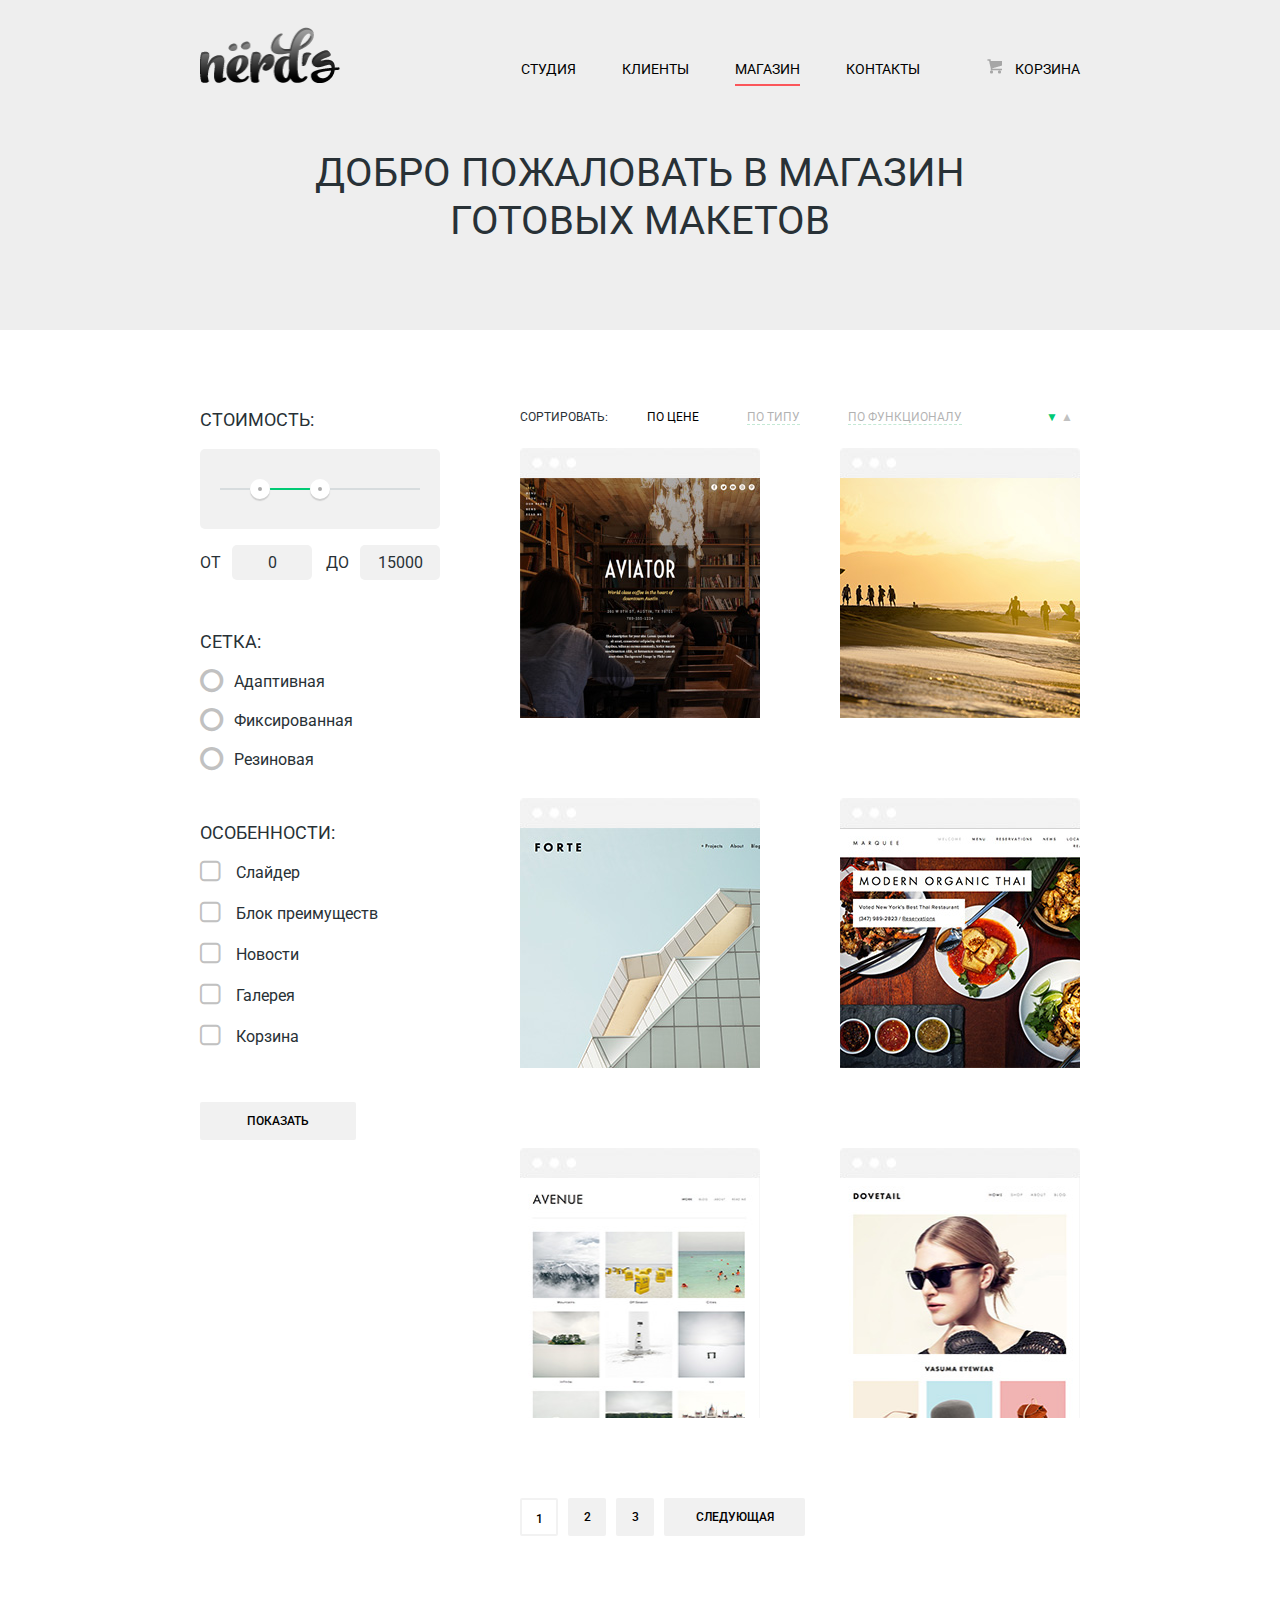
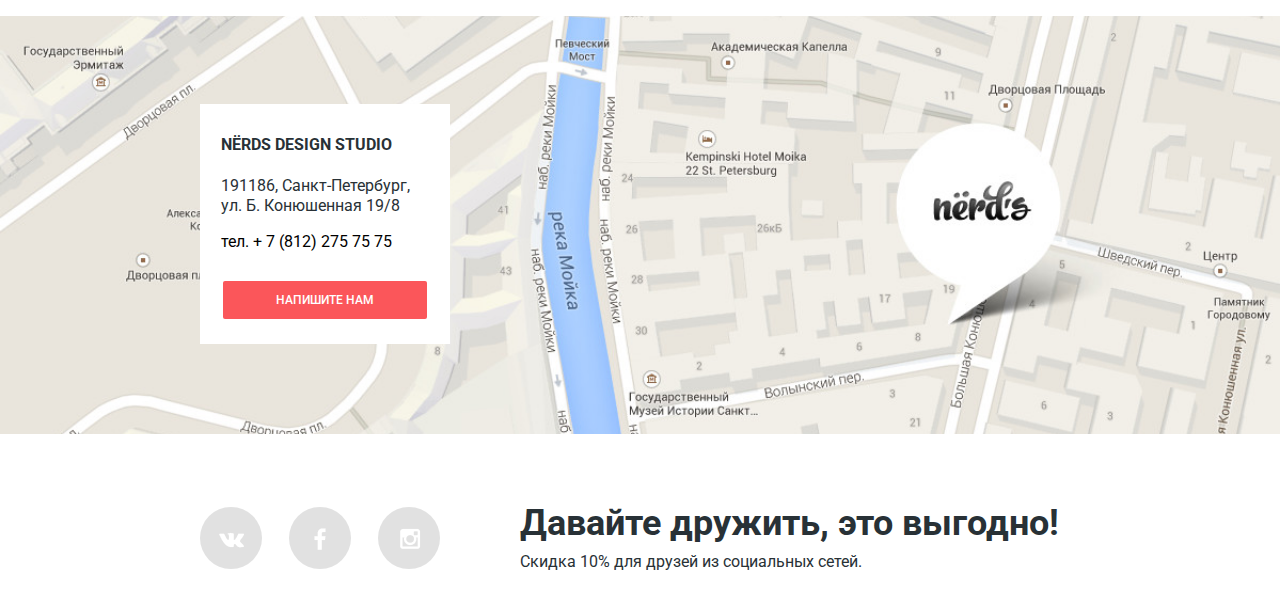
==== commit c7af8d40: "Final beta" ====
--- a/catalog.html
+++ b/catalog.html
@@ -11,7 +11,7 @@
        <header class="main-header">
           <div class="header-top container clearfix">
               <div class="logo">
-                  <img src="img/logo-header.png" width="140" height="56" alt="Нёрдс">
+                  <a href="index.html"><img src="img/logo-header.png" width="140" height="56" alt="Нёрдс"></a>
               </div>
               <nav class="navigation-main">
                   <ul>
@@ -83,15 +83,15 @@
                       </div>
                       <div class="sort">
                           <ul>
-                              <li><a href="#">по цене</a></li>
+                              <li><a href="#" class="active">по цене</a></li>
                               <li><a href="#">по типу</a></li>
                               <li><a href="#">по функционалу</a></li>
                           </ul>   
                       </div>
                       <div class="triangle">
                       <ul>
-                          <li><a href="#" class="triangle-down"></a></li>
-                          <li><a href="#" class="triangle-up"></a></li>
+                          <li><a href="#" class="icon-down-dir active"></a></li>
+                          <li><a href="#" class="icon-up-dir"></a></li>
                       </ul>
                       </div>
                   </div>
--- a/css/style.css
+++ b/css/style.css
@@ -679,7 +679,7 @@
 }
 
 .btn:hover {
-    background-color: #cc5251;
+    background-color: #d6494d; 
 }
 
 .btn:active {
@@ -728,51 +728,41 @@
 
 .social-btn {
     display: inline-block;
+    vertical-align: top;
     width: 62px;
     height: 62px;
     margin-right: 27px;
-    background-image: url(../img/decor/sprite-social.png);
-    background-repeat: no-repeat;
+    font-size: 0;
+	text-decoration: none;
+	border-radius: 50%;
+	background: #e1e1e1 url("../img/decor/sprite.png") no-repeat center;
 }
 
 .social-btn:last-child {
     margin-right: 0;
 }
 
+.social-btn:hover {
+    background-color: #fb565a;
+}
+
+.social-btn:active {
+	background-color: #b63538;
+	-webkit-box-shadow: inset 0 3px 0 0 #9b2d30;
+	-moz-box-shadow: inset 0 3px 0 0 #9b2d30;
+	box-shadow: inset 0 3px 0 0 #9b2d30;
+}
+
 .vk {
-    background-position: -2px -398px;
-}
-
-.vk:hover {
-    background-position: -2px -529px;
-}
-
-.vk:active {
-    background-position: -2px -463px;
+    background-position: 19px -956px;
 }
 
 .fb {
-    background-position: -2px -2px;
-}
-
-.fb:hover {
-    background-position: -2px -133px;
-}
-
-.fb:active {
-    background-position: -2px -68px;
+    background-position: 25px -680px;
 }
 
 .inst {
-    background-position: -2px -332px;
-}
-
-.inst:hover{
-    background-position: -2px -266px;
-}
-
-.inst:active {
-    background-position: -2px -200px;
+    background-position: 22px -823px;
 }
 
 .pagination .btn {
@@ -818,7 +808,7 @@
 }
 
 .pagination .btn.next {
-    width: auto;
+    width: 141px;
 }
 
 .item .btn {
@@ -859,32 +849,33 @@
     margin-right: 7px;
 }
 
-.triangle-up {
-    display: block;
-    vertical-align: top;
-    width: 0;
-    height: 0;
-    border-style: solid;
-    border-width: 0 6px 10px 6px;
-    border-color: transparent transparent #c1c1c1 transparent;
-}
-
-.triangle-down:hover {
-    border-color: #b5b5b5 transparent transparent transparent;
-}
-
-.triangle-up:hover {
-    border-color: transparent transparent #b5b5b5 transparent;
-}
-
-.triangle-down:active {
-    border-color: #000000 transparent transparent transparent;
-}
-
-.triangle-up:active {
-    border-color: transparent transparent #000000 transparent;
-}
-
+.icon-down-dir::before { 
+    content: "\25bc"; 
+    color: #c1c1c1;
+} 
+.icon-up-dir::before { 
+    content: "\25b2"; 
+    color: #c1c1c1;
+} 
+
+.icon-down-dir:hover::before,
+.icon-up-dir:hover::before {
+    color: #b5b5b5;
+}
+
+.icon-down-dir:active::before,
+.icon-up-dir:active::before {
+    color: #000000;
+}
+
+.triangle .active:before {
+    color: #00ca74;
+}
+
+.sort .active {
+    border-bottom: none;
+    opacity: 1;
+}
 
 /* Чекбоксы, соктировка*/
 .range-filter {
@@ -1009,7 +1000,7 @@
     opacity: 0.3;
 }
 
-.radio:hover ~ .radio-control {
+.radio:hover .radio-control::before {
   color: #b5b5b5;
 }
 
@@ -1040,9 +1031,8 @@
     opacity: 0.3;
 }
 
-.check:hover ~ .checkbox-control {
-    color: #b5b5b5;
-    
+.check:hover .checkbox-control::before {
+    color: #b5b5b5; 
 }
 
 
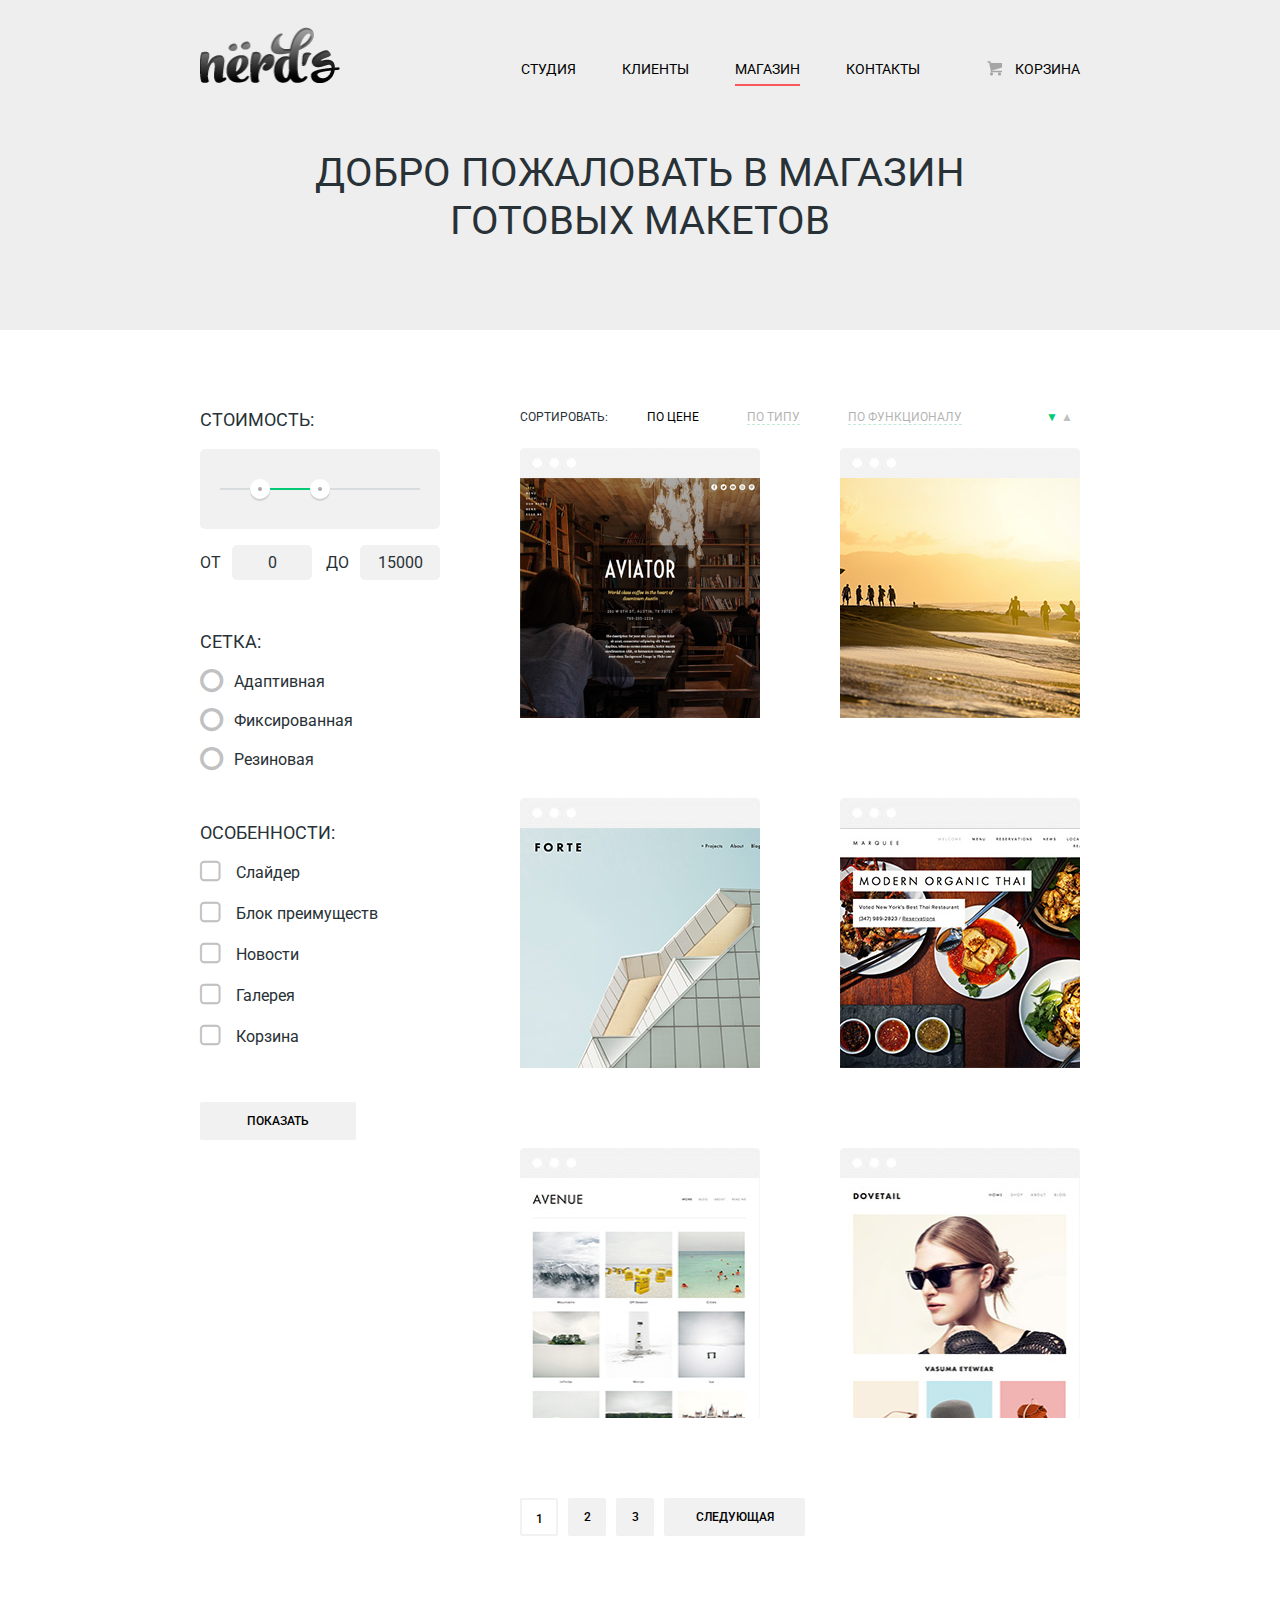
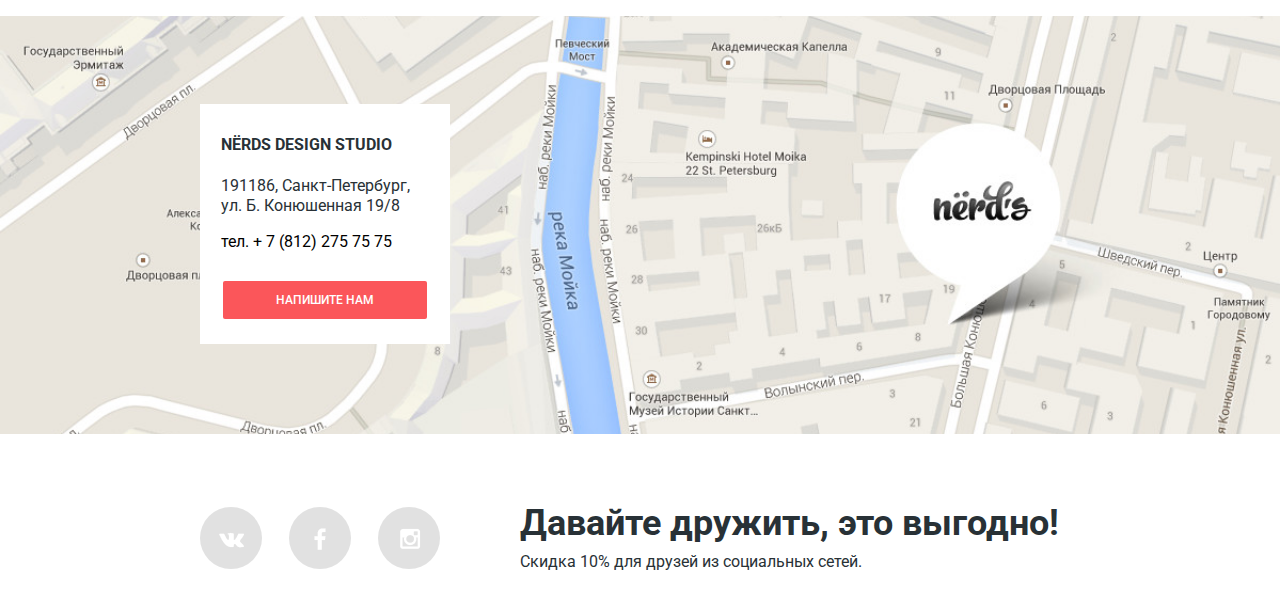
==== commit fe388e93: "Final next version" ====
--- a/catalog.html
+++ b/catalog.html
@@ -2,8 +2,8 @@
 <html lang="ru">
    <head>
        <link href="https://fonts.googleapis.com/css?family=Roboto:500&subset=cyrillic" rel="stylesheet">
-       <link rel="stylesheet" href="css/normalize.css">
-       <link href="css/style.css" rel="stylesheet">
+       <link rel="stylesheet" href="css/normalize.min.css">
+       <link rel="stylesheet" href="css/style.min.css">
        <meta charset="utf-8">
        <title>Магазин Нёрдс</title>
    </head>
@@ -172,6 +172,19 @@
                   </div>
               </div>
           </section>
+          <div class="modal-form">
+			<div class="modal-form-exit" title="Закрыть">Закрыть</div>
+			<form class="feedback-form" action="#" method="post">
+				<label for="name">Ваше имя:</label>
+				<label for="email">Ваш e-mail:</label>
+				<input type="text" name="name" id="name" placeholder="Представьтесь, пожалуйста" required>
+				<input type="text" name="email" id="email" placeholder="Для отправки ответа" required>
+				<label for="text">Текст письма:</label>
+				<textarea name="text" id="text" placeholder="В свободной форме" required></textarea>
+				<button type="submit" class="btn">Отправить</button>
+				<button type="reset" class="btn">Отмена</button>
+			</form>
+		</div>
        </main>
        <footer class="container">
            <div class="footer-social">
--- a/css/style.min.css
+++ b/css/style.min.css
@@ -0,0 +1 @@
+body{min-width:900px;font-family:"Roboto","Arial",sans-serif;font-size:16px;font-weight:400;line-height:22px;color:#283136;background-color:#fff}h2{font-size:36px;line-height:36px}h3{font-size:16px;line-height:24px;text-transform:uppercase}a{color:#000;text-decoration:none}header{background:#eee}.container{width:900px;margin:0 auto;padding:0 10px;box-sizing:border-box}.logo{float:left;width:140px}.logo img{display:block}.navigation-main{float:left;padding-top:27px;width:580px;text-align:right}.navigation-main ul{margin:0;padding:0;list-style:none;font-size:0}.navigation-main li{display:inline-block;vertical-align:top;margin-left:46px;text-transform:uppercase;font-size:14px;line-height:30px}.navigation-main a{display:block}.onpage{border-bottom-style:solid;border-width:2px;border-bottom-color:#fb565a}.navigation-main a:hover{color:#fb565a}.navigation-main a:active{color:#000;opacity:.4}.cart{position:relative;float:right;width:94px;padding-top:27px;font-size:14px;line-height:30px;text-align:right;text-transform:uppercase}.cart a{display:block}.login::before{content:"";display:inline-block;vertical-align:text-top;margin-right:13px;width:15px;height:15px;background-image:url(../img/decor/basket.png);background-position:-2px -2px;opacity:.3}.login:hover::before{background-position:-2px -21px;opacity:1}.login:active::before{background-position:-2px -2px;opacity:.15}.cart a:hover{color:#fb565a}.cart a:active{color:#000;opacity:.4}.clearfix:after{content:"";display:table;clear:both}.container-demo{position:relative;width:880px;min-height:310px;margin:0 auto;overflow:hidden}.slide{position:absolute;top:0;left:0;width:100%;height:310px;background-repeat:no-repeat;background-position:100% 10px;-webkit-transition:left .3s ease;-moz-transition:left .3s ease;transition:left .3s ease}.container-demo input[type="radio"]{display:none}.slider-controls{position:absolute;bottom:83px;left:428px;z-index:10;width:200px;margin-left:-100px;text-align:center}.slider-controls label{display:inline-block;vertical-align:top;width:4px;height:4px;margin:0 3px;vertical-align:top;background:#fff;border:3px solid #fff;border-radius:50%;cursor:pointer}.slide-text{width:500px;padding:31px 0}.slide-title{font-weight:500;font-size:36px;line-height:36px;margin-bottom:18px}.container-demo p{margin:0 0 27px;font-weight:500;line-height:22px;color:#283136}.slide:nth-child(1){background-image:url(../img/slide-1.png)}.slide:nth-child(2){background-image:url(../img/slide-2.png)}.slide:nth-child(3){background-image:url(../img/slide-3.png)}#btn-1:checked ~ .slides .slide:nth-child(1){left:0}#btn-1:checked ~ .slides .slide:nth-child(2),#btn-1:checked ~ .slides .slide:nth-child(3){left:880px}#btn-2:checked ~ .slides .slide:nth-child(1){left:-880px}#btn-2:checked ~ .slides .slide:nth-child(2){left:0}#btn-2:checked ~ .slides .slide:nth-child(3){left:-880px}#btn-3:checked ~ .slides .slide:nth-child(1){left:-880px}#btn-3:checked ~ .slides .slide:nth-child(2){left:-880px}#btn-3:checked ~ .slides .slide:nth-child(3){left:0}.btn-1:checked ~ .slider-controls label[for="btn-1"],.btn-2:checked ~ .slider-controls label[for="btn-2"],.btn-3:checked ~ .slider-controls label[for="btn-3"]{background:#c1c1c1}.main-header{padding-top:27px;padding-top:27px;margin-bottom:80px}.header-top{margin-bottom:40px}.service{float:left;width:240px;margin-right:80px;text-align:left}.service:last-child{margin-right:0}.service h3{font-size:18px;line-height:30px;margin-bottom:15px}.service b{font-size:15px}.services-list{padding-bottom:80px;margin-bottom:59px;border-bottom-width:2px;border-bottom-style:solid;border-bottom-color:#eee}.description-left{float:left;width:575px}.description-left h2{margin-top:11px;margin-bottom:18px}.description-left h3{margin-top:41px;margin-bottom:20px}.description-right{float:right;width:240px}.description-right h3{margin-top:64px;margin-bottom:19px}.description-right ul,.description-left ul{list-style:none;padding:0}.description-right li,.description-left li{position:relative;margin-top:0;margin-bottom:23px;padding-left:37px;text-align:left}.description-right li::before,.description-left li::before{content:"";position:absolute;top:10px;left:0;width:25px;height:2px;background:#fb565a}.about-us{padding-bottom:47px;border-bottom-width:2px;border-bottom-style:solid;border-bottom-color:#eee}.partners{position:relative;width:0 auto;height:166px;padding-bottom:33px;margin-bottom:87px;padding-left:0;padding-right:0;border-bottom-width:2px;border-bottom-style:solid;border-bottom-color:#eee}.partners a{position:absolute;display:inline-block;vertical-align:top;left:22px;top:67px;margin-right:120px;opacity:.3}.partners a:nth-child(2){left:340px;top:52px}.partners a:last-child{left:664px;top:43px}.partners a:hover{opacity:1}.map{width:auto;margin:0 auto;background:url(../img/map.jpg);min-height:418px;background-position:50% 50%;background-size:cover;background-repeat:no-repeat}.map .contacts{position:relative;float:left;width:250px;min-height:240px;margin-top:88px;padding-left:21px;padding-top:26px;padding-bottom:26px;background-color:#fff;line-height:20px;box-sizing:border-box}.contacts h3{margin-top:0;margin-bottom:13px;line-height:30px}.contacts p{line-height:20px}.footer-social{float:left;width:240px;margin-top:73px;vertical-align:top;text-align:left;font-size:0}.discount{float:right;width:560px;margin-top:46px}.discount h2{margin-top:25px;margin-bottom:10px}.discount p{margin-top:0}.lead h2{font-size:inherit;line-height:inherit;font-weight:inherit;margin:0}.lead{width:auto;margin:0 auto;padding-top:23px;padding-bottom:85px;font-size:40px;line-height:48px;text-align:center;text-transform:uppercase}.items{width:560px;font-size:0}.item-choice{float:left;width:240px;position:relative}.fltr{margin-bottom:35px}.fltr label{font-size:16px;line-height:20px;color:#283136}.fltr label:hover{color:#000}.flrt label: disabled{opacity:.4}.fltr ul{list-style:none;padding:0;margin:0}.fltr input{display:none}.fltr li{margin-bottom:4px}fieldset{border:0;padding:0;margin:0}.items-list{float:right;width:640px;padding-left:80px;box-sizing:border-box;text-align:justify}.sorting{width:560px;margin-bottom:23px;font-size:12px;line-height:15px;text-transform:uppercase}.sorting ul{list-style:none;padding:0;margin:0}.sort-title{float:left;width:86px;margin-right:41px}.sort{float:left;width:399px}.sort li{display:inline-block;vertical-align:top;margin-right:45px}.sort li:last-child{margin-right:0}.triangle{float:right;width:34px;padding:0;margin:0}.triangle li{display:inline-block;vertical-align:center}.item{position:relative;display:inline-block;vertical-align:top;width:240px;margin-bottom:80px;margin-right:80px;vertical-align:top;background:url(../img/decor/decor.jpg);height:270px}.item:hover{background-position:bottom}.item img{margin-top:30px}.item:nth-child(even){margin-right:0}.item-description{position:absolute;visibility:hidden;display:block;top:50px;left:20px;box-sizing:border-box;padding:34px 20px 99px;width:200px;max-height:200px;text-align:center;background-color:#fff;color:#283136;font-size:14px;line-height:18px}.item:hover .item-description{visibility:visible}.item-description h3{margin:0;font-size:18px;line-height:24px;font-weight:400}.item-description p{margin-top:12px}.main-catalog{margin-bottom:80px}.pagination{float:left;width:400px}.pagination ul{padding:0;margin:0;font-size:0}.pagination li{display:inline;list-style:none;margin-right:10px}.item-choice ul{list-style:none}.btn{display:inline-block;vertical-align:top;width:140px;padding:10px;margin-top:26px;vertical-align:top;border-radius:2px;border:none;outline:none;background-color:#fb565a;font-family:"Roboto","Arial",sans-serif;font-weight:500;color:#fff;font-size:12px;line-height:18px;text-align:center;text-transform:uppercase;box-sizing:border-box}.btn:hover{background-color:#d6494d}.btn:active{background-color:#b63538;box-shadow:inset 0 3px 0 rgba(0,0,0,0.15)}.green-btn{background-color:#00ca74}.green-btn:hover{background-color:#01a25e}.green-btn:active{background-color:#009053;box-shadow:inset 0 3px 0 rgba(0,0,0,0.15)}.yellow-btn{background-color:#efc84a}.yellow-btn:hover{background-color:#d6ae2c}.yellow-btn:active{background-color:#c09b24;box-shadow:inset 0 3px 0 rgba(0,0,0,0.15)}.container-demo .btn{width:240px;margin:0}.contacts .btn{position:absolute;width:204px;margin:0;right:23px;bottom:25px}.social-btn{display:inline-block;vertical-align:top;width:62px;height:62px;margin-right:27px;font-size:0;text-decoration:none;border-radius:50%;background:#e1e1e1 url(../img/decor/sprite.png) no-repeat center}.social-btn:last-child{margin-right:0}.social-btn:hover{background-color:#fb565a}.social-btn:active{background-color:#b63538;-webkit-box-shadow:inset 0 3px 0 0 #9b2d30;-moz-box-shadow:inset 0 3px 0 0 #9b2d30;box-shadow:inset 0 3px 0 0 #9b2d30}.vk{background-position:19px -956px}.fb{background-position:25px -680px}.inst{background-position:22px -823px}.pagination .btn{width:38px;padding:10px;background-color:#f1f1f1;color:#000;margin-top:0}.pagination .btn:hover{background-color:#e5e5e5}.pagination .btn:active{background-color:#d5d5d5;box-shadow:inset 0 3px 0 rgba(0,0,0,0.15)}.pagination .current{background-color:#fff;height:38px;border-style:solid;border-width:2px;border-color:#f2f2f2}.pagination .current:hover{background-color:#fff;height:38px;border-style:solid;border-width:2px;border-color:#f2f2f2}.pagination .current:active{background-color:#fff;height:38px;border-style:solid;border-width:2px;border-color:#f2f2f2;box-shadow:inset 0 0 0 rgba(0,0,0,0)}.pagination .btn.next{width:141px}.item .btn{position:absolute;margin-top:0;padding-left:15px;bottom:30px;right:30px;font-size:18px}.item-choice .btn{display:block;width:156px;margin-top:35px;background-color:#f1f1f1;color:#000}.item-choice .btn:hover{background-color:#e5e5e5}.item-choice .btn:active{background-color:#d5d5d5;box-shadow:inset 0 3px 0 rgba(0,0,0,0.15)}.triangle-down{display:block;vertical-align:top;width:0;height:0;border-style:solid;border-width:10px 6px 0;border-color:#c1c1c1 transparent transparent;margin-right:7px}.icon-down-dir::before{content:"\25bc";color:#c1c1c1}.icon-up-dir::before{content:"\25b2";color:#c1c1c1}.icon-down-dir:hover::before,.icon-up-dir:hover::before{color:#b5b5b5}.icon-down-dir:active::before,.icon-up-dir:active::before{color:#000}.triangle .active:before{color:#00ca74}.sort .active{border-bottom:none;opacity:1}.range-filter{width:240px;margin:0 auto;margin-bottom:52px}.range-title{margin-bottom:20px;font-size:18px;line-height:19px;text-transform:uppercase}.range-controls{position:relative;height:41px;padding-top:39px;padding-right:20px;padding-left:20px;margin-bottom:16px;border-radius:5px;background:#f1f1f1}.range-controls .scale{height:2px;background:#d7dcde}.range-controls .bar{width:70%;height:2px;background:#00ca74}.range-controls .toggle{position:absolute;top:30px;left:0;width:4px;height:4px;cursor:pointer;border:8px solid #fff;border-radius:50%;background:#ababab;box-shadow:0 2px 1px 0 #cfcfcf}.range-controls .toggle-min{left:50px}.range-controls .toggle-max{left:110px}.price-controls{font-size:0}.price-controls label{display:inline-block;vertical-align:top;width:50%;font-size:16px}.max-price{text-align:right}.price-controls input{font-family:"Roboto","Arial",sans-serif;font-size:16px;width:60px;margin-left:7px;padding:8px 10px;text-align:center;color:#283136;border:none;border-radius:5px;outline:none;background:#f1f1f1}.sort a{color:#000;opacity:.3;border-bottom:1px dashed;border-color:#3fb876}.sort a:hover{color:#000;opacity:1;border-bottom:1px solid;border-color:#3fb876}.radio-control{display:inline-block;vertical-align:top;margin-bottom:15px;font-family:"symbols-nerds";font-size:27px}.radio-control::before{content:"\25cb";padding-right:11px;color:#c1c1c1}.radio input:checked ~ .radio-control::before{content:"\25cf"}.radio input:disabled ~ .radio-control::before{opacity:.3}.radio:hover .radio-control::before{color:#b5b5b5}.checkbox-control{display:inline-block;vertical-align:top;width:36px;margin-bottom:17px;font-family:"symbols-nerds";font-size:26px;color:#c1c1c1}.checkbox-control:first-child{padding-top:2px}.checkbox-control::before{content:"\2610";padding-right:8px}.check input:checked ~ .checkbox-control::before{content:"\2611"}.check input:disabled ~ .checkbox-control{opacity:.3}.check:hover .checkbox-control::before{color:#b5b5b5}.modal-form{display:none;position:fixed;z-index:50;top:50%;left:50%;width:630px;height:416px;margin-top:-208px;margin-left:-315px;padding:0;color:#000;background:#fff;box-shadow:0 30px 50px rgba(0,0,0,.7)}.modal-form-exit{position:absolute;top:6px;right:6px;width:41px;height:41px;font-size:0;background:url(../img/decor/exit.png) no-repeat center}.feedback-form{margin:0;padding:0;margin-top:55px;margin-left:80px;font-size:0}.feedback-form label{display:inline-block;vertical-align:top;margin:0;padding:0;margin-right:20px;margin-bottom:12px;width:220px;font-family:"Roboto","Arial",sans-serif;font-size:16px;line-height:18px}.feedback-form input,.feedback-form textarea,.feedback-form button{margin:0;padding:0;font-family:"Roboto","Arial",sans-serif;font-size:12px;line-height:18px;text-transform:uppercase;color:#0000;border:2px solid #d7dcde;border-radius:3px}.feedback-form input:hover,.feedback-form textarea:hover{border:2px solid #a2a9ac}.feedback-form input:focus,.feedback-form textarea:focus{border:2px solid #56bffb}.feedback-form input{display:inline-block;vertical-align:top;margin-right:20px;margin-bottom:22px;padding-left:13px;width:203px;height:34px}.feedback-form textarea{margin-bottom:37px;padding:8px 13px;width:430px;height:94px;resize:none}.feedback-form button{display:inline-block;vertical-align:top;margin-right:20px;width:220px;height:38px;border:none}.feedback-form button[type="submit"]{color:#fff;background:#fb565a}.feedback-form button[type="submit"]:hover{background:#d6494d}.feedback-form button[type="submit"]:active{background:#b63538;box-shadow:inset 0 3px 0 0 #9b2d30}.feedback-form button[type="reset"]{background:#f1f1f1}.feedback-form button[type="reset"]:hover{background:#e5e5e5}.feedback-form button[type="reset"]:active{background:#d5d5d5;box-shadow:inset 0 3px 0 0 #b5b5b5}@font-face{font-weight:400;font-style:normal;font-family:"symbols-nerds";src:url(../fonts/symbols-nerds.woff) format("woff"),url(../fonts/symbols-nerds.woff2) format("woff2")}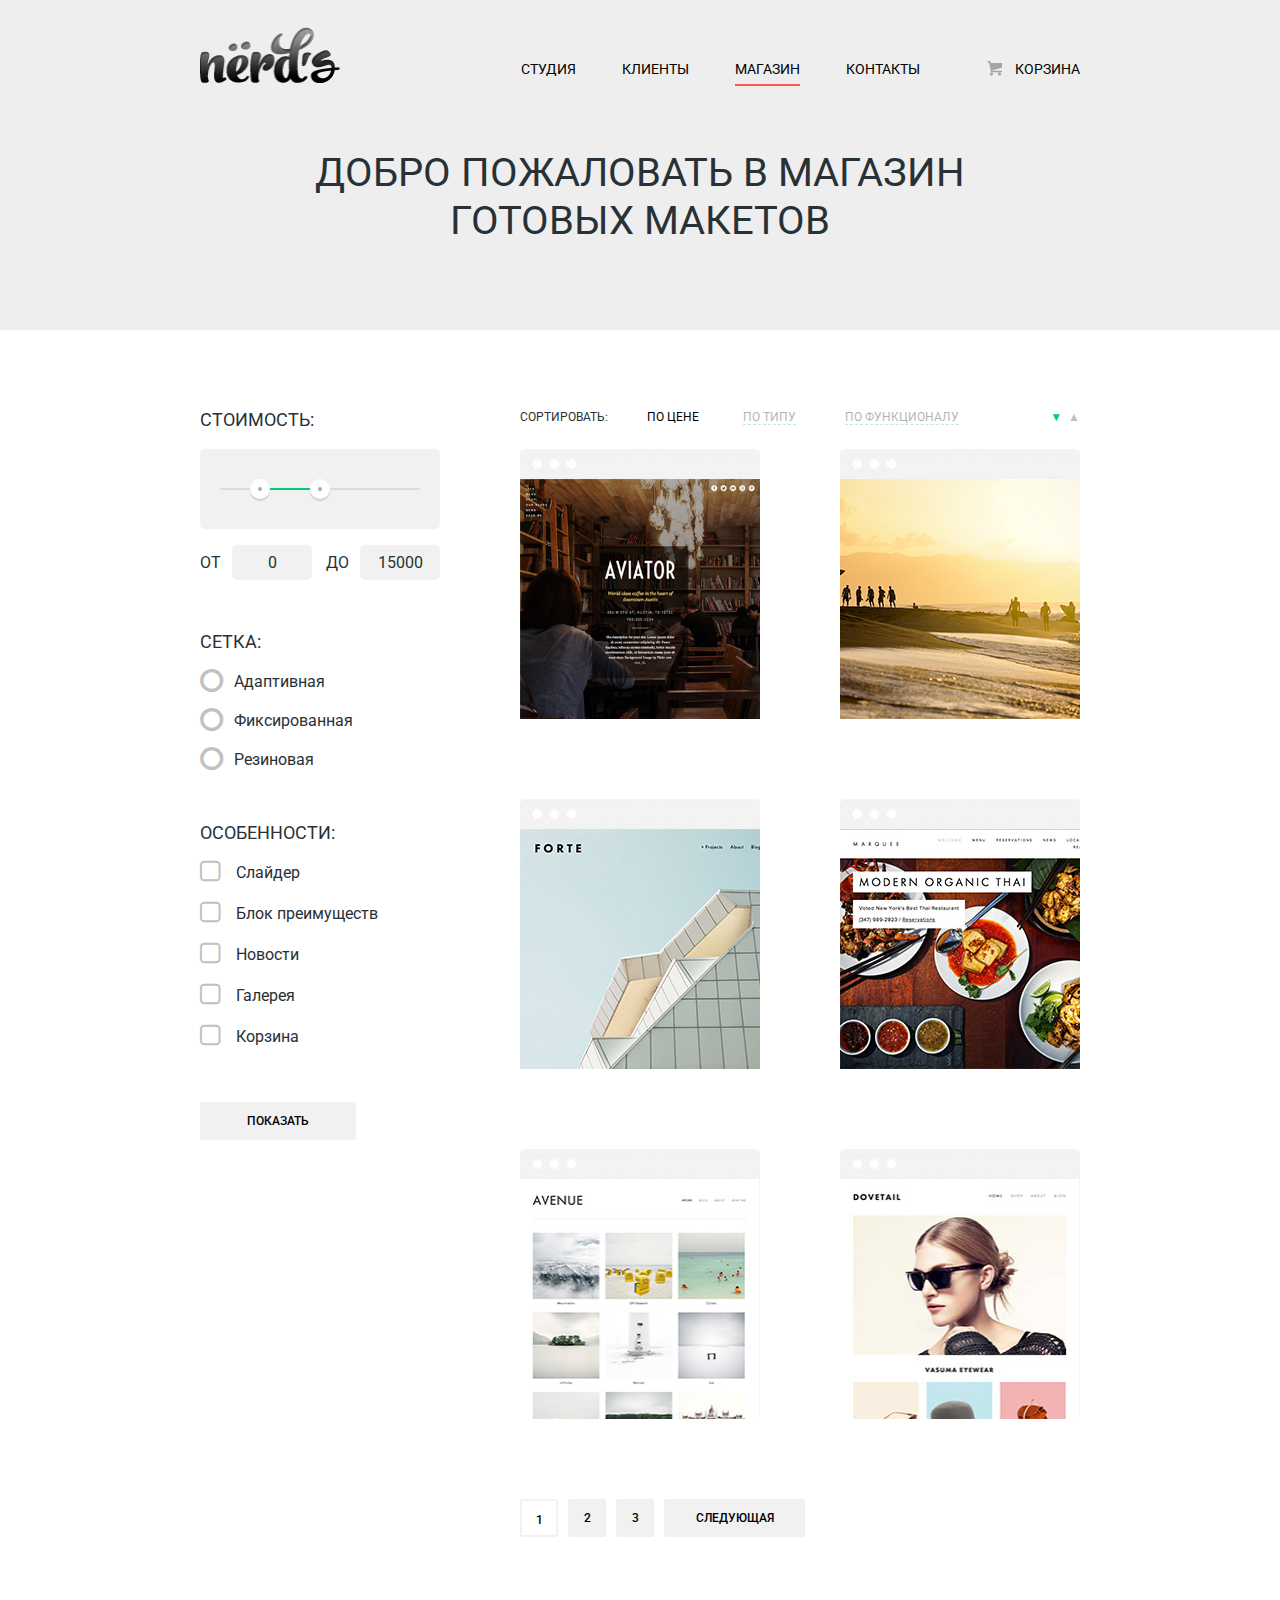
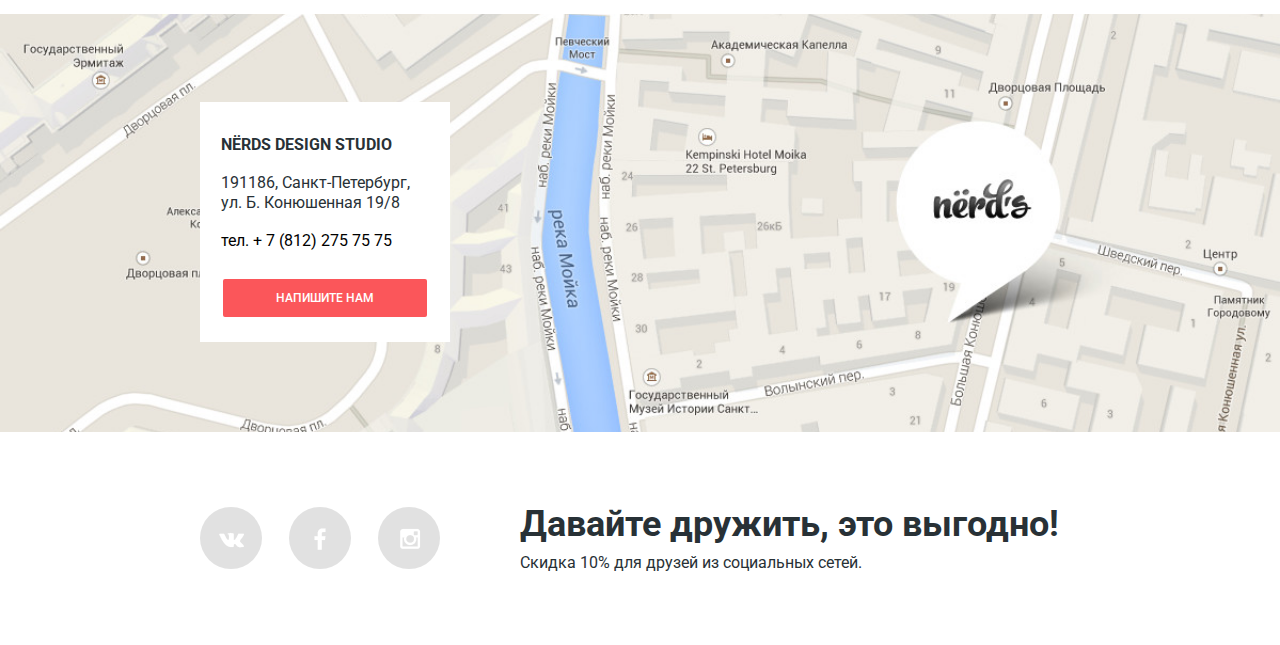
==== commit e870852a: "Final footer fixed" ====
--- a/catalog.html
+++ b/catalog.html
@@ -168,7 +168,7 @@
                       <p>191186, Санкт-Петербург, <br>
                        ул. Б. Конюшенная 19/8</p>
                      <a href="tel:+78122757575">тел. + 7 (812) 275 75 75</a> <br> 
-                     <a class="contact-form btn" href="#">Напишите нам</a>
+                     <a href="feedback.html" target="blank" class="contact-form btn">Напишите нам</a>
                   </div>
               </div>
           </section>
@@ -186,7 +186,7 @@
 			</form>
 		</div>
        </main>
-       <footer class="container">
+       <footer class="main-footer container clearfix">
            <div class="footer-social">
                <a class="social-btn vk" href="#"></a>
                <a class="social-btn fb" href="#"></a>
--- a/css/style.min.css
+++ b/css/style.min.css
@@ -1 +1 @@
-body{min-width:900px;font-family:"Roboto","Arial",sans-serif;font-size:16px;font-weight:400;line-height:22px;color:#283136;background-color:#fff}h2{font-size:36px;line-height:36px}h3{font-size:16px;line-height:24px;text-transform:uppercase}a{color:#000;text-decoration:none}header{background:#eee}.container{width:900px;margin:0 auto;padding:0 10px;box-sizing:border-box}.logo{float:left;width:140px}.logo img{display:block}.navigation-main{float:left;padding-top:27px;width:580px;text-align:right}.navigation-main ul{margin:0;padding:0;list-style:none;font-size:0}.navigation-main li{display:inline-block;vertical-align:top;margin-left:46px;text-transform:uppercase;font-size:14px;line-height:30px}.navigation-main a{display:block}.onpage{border-bottom-style:solid;border-width:2px;border-bottom-color:#fb565a}.navigation-main a:hover{color:#fb565a}.navigation-main a:active{color:#000;opacity:.4}.cart{position:relative;float:right;width:94px;padding-top:27px;font-size:14px;line-height:30px;text-align:right;text-transform:uppercase}.cart a{display:block}.login::before{content:"";display:inline-block;vertical-align:text-top;margin-right:13px;width:15px;height:15px;background-image:url(../img/decor/basket.png);background-position:-2px -2px;opacity:.3}.login:hover::before{background-position:-2px -21px;opacity:1}.login:active::before{background-position:-2px -2px;opacity:.15}.cart a:hover{color:#fb565a}.cart a:active{color:#000;opacity:.4}.clearfix:after{content:"";display:table;clear:both}.container-demo{position:relative;width:880px;min-height:310px;margin:0 auto;overflow:hidden}.slide{position:absolute;top:0;left:0;width:100%;height:310px;background-repeat:no-repeat;background-position:100% 10px;-webkit-transition:left .3s ease;-moz-transition:left .3s ease;transition:left .3s ease}.container-demo input[type="radio"]{display:none}.slider-controls{position:absolute;bottom:83px;left:428px;z-index:10;width:200px;margin-left:-100px;text-align:center}.slider-controls label{display:inline-block;vertical-align:top;width:4px;height:4px;margin:0 3px;vertical-align:top;background:#fff;border:3px solid #fff;border-radius:50%;cursor:pointer}.slide-text{width:500px;padding:31px 0}.slide-title{font-weight:500;font-size:36px;line-height:36px;margin-bottom:18px}.container-demo p{margin:0 0 27px;font-weight:500;line-height:22px;color:#283136}.slide:nth-child(1){background-image:url(../img/slide-1.png)}.slide:nth-child(2){background-image:url(../img/slide-2.png)}.slide:nth-child(3){background-image:url(../img/slide-3.png)}#btn-1:checked ~ .slides .slide:nth-child(1){left:0}#btn-1:checked ~ .slides .slide:nth-child(2),#btn-1:checked ~ .slides .slide:nth-child(3){left:880px}#btn-2:checked ~ .slides .slide:nth-child(1){left:-880px}#btn-2:checked ~ .slides .slide:nth-child(2){left:0}#btn-2:checked ~ .slides .slide:nth-child(3){left:-880px}#btn-3:checked ~ .slides .slide:nth-child(1){left:-880px}#btn-3:checked ~ .slides .slide:nth-child(2){left:-880px}#btn-3:checked ~ .slides .slide:nth-child(3){left:0}.btn-1:checked ~ .slider-controls label[for="btn-1"],.btn-2:checked ~ .slider-controls label[for="btn-2"],.btn-3:checked ~ .slider-controls label[for="btn-3"]{background:#c1c1c1}.main-header{padding-top:27px;padding-top:27px;margin-bottom:80px}.header-top{margin-bottom:40px}.service{float:left;width:240px;margin-right:80px;text-align:left}.service:last-child{margin-right:0}.service h3{font-size:18px;line-height:30px;margin-bottom:15px}.service b{font-size:15px}.services-list{padding-bottom:80px;margin-bottom:59px;border-bottom-width:2px;border-bottom-style:solid;border-bottom-color:#eee}.description-left{float:left;width:575px}.description-left h2{margin-top:11px;margin-bottom:18px}.description-left h3{margin-top:41px;margin-bottom:20px}.description-right{float:right;width:240px}.description-right h3{margin-top:64px;margin-bottom:19px}.description-right ul,.description-left ul{list-style:none;padding:0}.description-right li,.description-left li{position:relative;margin-top:0;margin-bottom:23px;padding-left:37px;text-align:left}.description-right li::before,.description-left li::before{content:"";position:absolute;top:10px;left:0;width:25px;height:2px;background:#fb565a}.about-us{padding-bottom:47px;border-bottom-width:2px;border-bottom-style:solid;border-bottom-color:#eee}.partners{position:relative;width:0 auto;height:166px;padding-bottom:33px;margin-bottom:87px;padding-left:0;padding-right:0;border-bottom-width:2px;border-bottom-style:solid;border-bottom-color:#eee}.partners a{position:absolute;display:inline-block;vertical-align:top;left:22px;top:67px;margin-right:120px;opacity:.3}.partners a:nth-child(2){left:340px;top:52px}.partners a:last-child{left:664px;top:43px}.partners a:hover{opacity:1}.map{width:auto;margin:0 auto;background:url(../img/map.jpg);min-height:418px;background-position:50% 50%;background-size:cover;background-repeat:no-repeat}.map .contacts{position:relative;float:left;width:250px;min-height:240px;margin-top:88px;padding-left:21px;padding-top:26px;padding-bottom:26px;background-color:#fff;line-height:20px;box-sizing:border-box}.contacts h3{margin-top:0;margin-bottom:13px;line-height:30px}.contacts p{line-height:20px}.footer-social{float:left;width:240px;margin-top:73px;vertical-align:top;text-align:left;font-size:0}.discount{float:right;width:560px;margin-top:46px}.discount h2{margin-top:25px;margin-bottom:10px}.discount p{margin-top:0}.lead h2{font-size:inherit;line-height:inherit;font-weight:inherit;margin:0}.lead{width:auto;margin:0 auto;padding-top:23px;padding-bottom:85px;font-size:40px;line-height:48px;text-align:center;text-transform:uppercase}.items{width:560px;font-size:0}.item-choice{float:left;width:240px;position:relative}.fltr{margin-bottom:35px}.fltr label{font-size:16px;line-height:20px;color:#283136}.fltr label:hover{color:#000}.flrt label: disabled{opacity:.4}.fltr ul{list-style:none;padding:0;margin:0}.fltr input{display:none}.fltr li{margin-bottom:4px}fieldset{border:0;padding:0;margin:0}.items-list{float:right;width:640px;padding-left:80px;box-sizing:border-box;text-align:justify}.sorting{width:560px;margin-bottom:23px;font-size:12px;line-height:15px;text-transform:uppercase}.sorting ul{list-style:none;padding:0;margin:0}.sort-title{float:left;width:86px;margin-right:41px}.sort{float:left;width:399px}.sort li{display:inline-block;vertical-align:top;margin-right:45px}.sort li:last-child{margin-right:0}.triangle{float:right;width:34px;padding:0;margin:0}.triangle li{display:inline-block;vertical-align:center}.item{position:relative;display:inline-block;vertical-align:top;width:240px;margin-bottom:80px;margin-right:80px;vertical-align:top;background:url(../img/decor/decor.jpg);height:270px}.item:hover{background-position:bottom}.item img{margin-top:30px}.item:nth-child(even){margin-right:0}.item-description{position:absolute;visibility:hidden;display:block;top:50px;left:20px;box-sizing:border-box;padding:34px 20px 99px;width:200px;max-height:200px;text-align:center;background-color:#fff;color:#283136;font-size:14px;line-height:18px}.item:hover .item-description{visibility:visible}.item-description h3{margin:0;font-size:18px;line-height:24px;font-weight:400}.item-description p{margin-top:12px}.main-catalog{margin-bottom:80px}.pagination{float:left;width:400px}.pagination ul{padding:0;margin:0;font-size:0}.pagination li{display:inline;list-style:none;margin-right:10px}.item-choice ul{list-style:none}.btn{display:inline-block;vertical-align:top;width:140px;padding:10px;margin-top:26px;vertical-align:top;border-radius:2px;border:none;outline:none;background-color:#fb565a;font-family:"Roboto","Arial",sans-serif;font-weight:500;color:#fff;font-size:12px;line-height:18px;text-align:center;text-transform:uppercase;box-sizing:border-box}.btn:hover{background-color:#d6494d}.btn:active{background-color:#b63538;box-shadow:inset 0 3px 0 rgba(0,0,0,0.15)}.green-btn{background-color:#00ca74}.green-btn:hover{background-color:#01a25e}.green-btn:active{background-color:#009053;box-shadow:inset 0 3px 0 rgba(0,0,0,0.15)}.yellow-btn{background-color:#efc84a}.yellow-btn:hover{background-color:#d6ae2c}.yellow-btn:active{background-color:#c09b24;box-shadow:inset 0 3px 0 rgba(0,0,0,0.15)}.container-demo .btn{width:240px;margin:0}.contacts .btn{position:absolute;width:204px;margin:0;right:23px;bottom:25px}.social-btn{display:inline-block;vertical-align:top;width:62px;height:62px;margin-right:27px;font-size:0;text-decoration:none;border-radius:50%;background:#e1e1e1 url(../img/decor/sprite.png) no-repeat center}.social-btn:last-child{margin-right:0}.social-btn:hover{background-color:#fb565a}.social-btn:active{background-color:#b63538;-webkit-box-shadow:inset 0 3px 0 0 #9b2d30;-moz-box-shadow:inset 0 3px 0 0 #9b2d30;box-shadow:inset 0 3px 0 0 #9b2d30}.vk{background-position:19px -956px}.fb{background-position:25px -680px}.inst{background-position:22px -823px}.pagination .btn{width:38px;padding:10px;background-color:#f1f1f1;color:#000;margin-top:0}.pagination .btn:hover{background-color:#e5e5e5}.pagination .btn:active{background-color:#d5d5d5;box-shadow:inset 0 3px 0 rgba(0,0,0,0.15)}.pagination .current{background-color:#fff;height:38px;border-style:solid;border-width:2px;border-color:#f2f2f2}.pagination .current:hover{background-color:#fff;height:38px;border-style:solid;border-width:2px;border-color:#f2f2f2}.pagination .current:active{background-color:#fff;height:38px;border-style:solid;border-width:2px;border-color:#f2f2f2;box-shadow:inset 0 0 0 rgba(0,0,0,0)}.pagination .btn.next{width:141px}.item .btn{position:absolute;margin-top:0;padding-left:15px;bottom:30px;right:30px;font-size:18px}.item-choice .btn{display:block;width:156px;margin-top:35px;background-color:#f1f1f1;color:#000}.item-choice .btn:hover{background-color:#e5e5e5}.item-choice .btn:active{background-color:#d5d5d5;box-shadow:inset 0 3px 0 rgba(0,0,0,0.15)}.triangle-down{display:block;vertical-align:top;width:0;height:0;border-style:solid;border-width:10px 6px 0;border-color:#c1c1c1 transparent transparent;margin-right:7px}.icon-down-dir::before{content:"\25bc";color:#c1c1c1}.icon-up-dir::before{content:"\25b2";color:#c1c1c1}.icon-down-dir:hover::before,.icon-up-dir:hover::before{color:#b5b5b5}.icon-down-dir:active::before,.icon-up-dir:active::before{color:#000}.triangle .active:before{color:#00ca74}.sort .active{border-bottom:none;opacity:1}.range-filter{width:240px;margin:0 auto;margin-bottom:52px}.range-title{margin-bottom:20px;font-size:18px;line-height:19px;text-transform:uppercase}.range-controls{position:relative;height:41px;padding-top:39px;padding-right:20px;padding-left:20px;margin-bottom:16px;border-radius:5px;background:#f1f1f1}.range-controls .scale{height:2px;background:#d7dcde}.range-controls .bar{width:70%;height:2px;background:#00ca74}.range-controls .toggle{position:absolute;top:30px;left:0;width:4px;height:4px;cursor:pointer;border:8px solid #fff;border-radius:50%;background:#ababab;box-shadow:0 2px 1px 0 #cfcfcf}.range-controls .toggle-min{left:50px}.range-controls .toggle-max{left:110px}.price-controls{font-size:0}.price-controls label{display:inline-block;vertical-align:top;width:50%;font-size:16px}.max-price{text-align:right}.price-controls input{font-family:"Roboto","Arial",sans-serif;font-size:16px;width:60px;margin-left:7px;padding:8px 10px;text-align:center;color:#283136;border:none;border-radius:5px;outline:none;background:#f1f1f1}.sort a{color:#000;opacity:.3;border-bottom:1px dashed;border-color:#3fb876}.sort a:hover{color:#000;opacity:1;border-bottom:1px solid;border-color:#3fb876}.radio-control{display:inline-block;vertical-align:top;margin-bottom:15px;font-family:"symbols-nerds";font-size:27px}.radio-control::before{content:"\25cb";padding-right:11px;color:#c1c1c1}.radio input:checked ~ .radio-control::before{content:"\25cf"}.radio input:disabled ~ .radio-control::before{opacity:.3}.radio:hover .radio-control::before{color:#b5b5b5}.checkbox-control{display:inline-block;vertical-align:top;width:36px;margin-bottom:17px;font-family:"symbols-nerds";font-size:26px;color:#c1c1c1}.checkbox-control:first-child{padding-top:2px}.checkbox-control::before{content:"\2610";padding-right:8px}.check input:checked ~ .checkbox-control::before{content:"\2611"}.check input:disabled ~ .checkbox-control{opacity:.3}.check:hover .checkbox-control::before{color:#b5b5b5}.modal-form{display:none;position:fixed;z-index:50;top:50%;left:50%;width:630px;height:416px;margin-top:-208px;margin-left:-315px;padding:0;color:#000;background:#fff;box-shadow:0 30px 50px rgba(0,0,0,.7)}.modal-form-exit{position:absolute;top:6px;right:6px;width:41px;height:41px;font-size:0;background:url(../img/decor/exit.png) no-repeat center}.feedback-form{margin:0;padding:0;margin-top:55px;margin-left:80px;font-size:0}.feedback-form label{display:inline-block;vertical-align:top;margin:0;padding:0;margin-right:20px;margin-bottom:12px;width:220px;font-family:"Roboto","Arial",sans-serif;font-size:16px;line-height:18px}.feedback-form input,.feedback-form textarea,.feedback-form button{margin:0;padding:0;font-family:"Roboto","Arial",sans-serif;font-size:12px;line-height:18px;text-transform:uppercase;color:#0000;border:2px solid #d7dcde;border-radius:3px}.feedback-form input:hover,.feedback-form textarea:hover{border:2px solid #a2a9ac}.feedback-form input:focus,.feedback-form textarea:focus{border:2px solid #56bffb}.feedback-form input{display:inline-block;vertical-align:top;margin-right:20px;margin-bottom:22px;padding-left:13px;width:203px;height:34px}.feedback-form textarea{margin-bottom:37px;padding:8px 13px;width:430px;height:94px;resize:none}.feedback-form button{display:inline-block;vertical-align:top;margin-right:20px;width:220px;height:38px;border:none}.feedback-form button[type="submit"]{color:#fff;background:#fb565a}.feedback-form button[type="submit"]:hover{background:#d6494d}.feedback-form button[type="submit"]:active{background:#b63538;box-shadow:inset 0 3px 0 0 #9b2d30}.feedback-form button[type="reset"]{background:#f1f1f1}.feedback-form button[type="reset"]:hover{background:#e5e5e5}.feedback-form button[type="reset"]:active{background:#d5d5d5;box-shadow:inset 0 3px 0 0 #b5b5b5}@font-face{font-weight:400;font-style:normal;font-family:"symbols-nerds";src:url(../fonts/symbols-nerds.woff) format("woff"),url(../fonts/symbols-nerds.woff2) format("woff2")}+body{min-width:900px;font-family:"Roboto","Arial",sans-serif;font-size:16px;font-weight:400;line-height:22px;color:#283136;background-color:#fff}h2{font-size:36px;line-height:36px}h3{font-size:16px;line-height:24px;text-transform:uppercase}a{color:#000;text-decoration:none}header{background:#eee}.container{width:900px;margin:0 auto;padding:0 10px;box-sizing:border-box}.logo{float:left;width:140px}.logo img{display:block}.navigation-main{float:left;padding-top:27px;width:580px;text-align:right}.navigation-main ul{margin:0;padding:0;list-style:none;font-size:0}.navigation-main li{display:inline-block;vertical-align:top;margin-left:46px;text-transform:uppercase;font-size:14px;line-height:30px}.navigation-main a{display:block}.onpage{border-bottom-style:solid;border-width:2px;border-bottom-color:#fb565a}.navigation-main a:hover{color:#fb565a}.navigation-main a:active{color:#000;opacity:.4}.cart{position:relative;float:right;width:94px;padding-top:27px;font-size:14px;line-height:30px;text-align:right;text-transform:uppercase}.cart a{display:block}.login::before{content:"";display:inline-block;vertical-align:text-top;margin-right:13px;width:15px;height:15px;background-image:url(../img/decor/basket.png);background-position:-2px -2px;opacity:.3}.login:hover::before{background-position:-2px -21px;opacity:1}.login:active::before{background-position:-2px -2px;opacity:.15}.cart a:hover{color:#fb565a}.cart a:active{color:#000;opacity:.4}.clearfix:after{content:"";display:table;clear:both}.container-demo{position:relative;width:880px;min-height:310px;margin:0 auto;overflow:hidden}.slide{position:absolute;top:0;left:0;width:100%;height:310px;background-repeat:no-repeat;background-position:100% 10px;-webkit-transition:left .3s ease;-moz-transition:left .3s ease;transition:left .3s ease}.container-demo input[type="radio"]{display:none}.slider-controls{position:absolute;bottom:83px;left:430px;z-index:10;width:200px;margin-left:-100px;text-align:center}.slider-controls label{display:inline-block;vertical-align:top;width:4px;height:4px;margin:0 3px;vertical-align:top;background:#fff;border:3px solid #fff;border-radius:50%;cursor:pointer}.slide-text{width:500px;padding:31px 0}.slide-title{font-weight:500;font-size:36px;line-height:36px;margin-bottom:18px}.container-demo p{margin:0 0 27px;font-weight:500;line-height:22px;color:#283136}.slide:nth-child(1){background-image:url(../img/slide-1.png)}.slide:nth-child(2){background-image:url(../img/slide-2.png)}.slide:nth-child(3){background-image:url(../img/slide-3.png)}#btn-1:checked ~ .slides .slide:nth-child(1){left:0}#btn-1:checked ~ .slides .slide:nth-child(2),#btn-1:checked ~ .slides .slide:nth-child(3){left:880px}#btn-2:checked ~ .slides .slide:nth-child(1){left:-880px}#btn-2:checked ~ .slides .slide:nth-child(2){left:0}#btn-2:checked ~ .slides .slide:nth-child(3){left:-880px}#btn-3:checked ~ .slides .slide:nth-child(1){left:-880px}#btn-3:checked ~ .slides .slide:nth-child(2){left:-880px}#btn-3:checked ~ .slides .slide:nth-child(3){left:0}.btn-1:checked ~ .slider-controls label[for="btn-1"],.btn-2:checked ~ .slider-controls label[for="btn-2"],.btn-3:checked ~ .slider-controls label[for="btn-3"]{background:#c1c1c1}.main-header{padding-top:27px;padding-top:27px;margin-bottom:80px}.header-top{margin-bottom:40px}.service{float:left;width:240px;margin-right:80px;text-align:left}.service:last-child{margin-right:0}.service h3{font-size:18px;line-height:30px;margin-bottom:15px}.service b{font-size:15px}.services-list{padding-bottom:80px;margin-bottom:59px;border-bottom-width:2px;border-bottom-style:solid;border-bottom-color:#eee}.description-left{float:left;width:573px}.description-left h2{margin-top:11px;margin-bottom:18px}.description-left h3{margin-top:45px;margin-bottom:20px}.description-right{float:right;width:240px}.description-right h3{margin-top:64px;margin-bottom:19px}.description-right ul,.description-left ul{list-style:none;padding:0}.description-right li,.description-left li{position:relative;margin-top:0;margin-bottom:23px;padding-left:37px;text-align:left}.description-right li::before,.description-left li::before{content:"";position:absolute;top:10px;left:0;width:25px;height:2px;background:#fb565a}.about-us{padding-bottom:47px;border-bottom-width:2px;border-bottom-style:solid;border-bottom-color:#eee}.partners{width:0 auto;height:166px;padding-bottom:33px;margin-bottom:87px;padding-left:0;padding-right:0;border-bottom-width:2px;border-bottom-style:solid;border-bottom-color:#eee}.partners a{float:left;width:198px;margin-left:20px;margin-right:20px;margin-top:67px;opacity:.3}.partners a:nth-child(2){float:left;width:199px;margin-left:100px;margin-right:100px;margin-top:55px}.partners a:nth-child(3){float:right;width:209px;margin-top:45px;margin-right:30px}.partners a:hover{opacity:1}.map{width:auto;margin:0 auto;background:url(../img/map.jpg),#e6e3dc;min-height:418px;background-position:50% 50%;background-size:cover;background-repeat:no-repeat}.map .contacts{position:relative;float:left;width:250px;min-height:240px;margin-top:88px;padding-left:21px;padding-top:28px;padding-bottom:26px;background-color:#fff;line-height:20px;box-sizing:border-box}.contacts h3{margin-top:0;margin-bottom:13px;line-height:30px}.contacts p{line-height:20px;margin-top:13px;margin-bottom:18px}.footer-social{float:left;width:240px;margin-top:75px;vertical-align:top;text-align:left;font-size:0}.discount{float:right;width:560px;margin-top:49px}.discount h2{margin-top:25px;margin-bottom:10px}.discount p{margin-top:0}.lead h2{font-size:inherit;line-height:inherit;font-weight:inherit;margin:0}.lead{width:auto;margin:0 auto;padding-top:23px;padding-bottom:85px;font-size:40px;line-height:48px;text-align:center;text-transform:uppercase}.items{width:560px;font-size:0}.item-choice{float:left;width:240px;position:relative}.fltr{margin-bottom:35px}.fltr label{font-size:16px;line-height:20px;color:#283136}.fltr label:hover{color:#000}.flrt label: disabled{opacity:.4}.fltr ul{list-style:none;padding:0;margin:0}.fltr input{display:none}.fltr li{margin-bottom:4px}fieldset{border:0;padding:0;margin:0}.items-list{float:right;width:640px;padding-left:80px;box-sizing:border-box;text-align:justify}.sorting{width:560px;margin-bottom:23px;font-size:12px;line-height:15px;text-transform:uppercase}.sorting ul{list-style:none;padding:0;margin:0}.sort-title{float:left;width:86px;margin-right:41px}.sort{float:left;width:380px}.sort li{display:inline-block;vertical-align:top;margin-right:41px}.sort li:last-child{margin-left:5px;margin-right:0}.triangle{float:right;margin:0;padding-left:0;width:37px;height:10px;text-align:right}.triangle li{display:inline-block;vertical-align:top;margin:0;padding:0;margin-left:3px}.item{position:relative;display:inline-block;vertical-align:top;width:240px;margin-bottom:80px;margin-right:80px;vertical-align:top;background:url(../img/decor/decor.jpg);height:270px}.item:hover{background-position:bottom}.item img{margin-top:30px}.item:nth-child(even){margin-right:0}.item-description{position:absolute;visibility:hidden;display:block;top:50px;left:20px;box-sizing:border-box;padding:34px 20px 99px;width:200px;max-height:200px;text-align:center;background-color:#fff;color:#283136;font-size:14px;line-height:18px}.item:hover .item-description{visibility:visible}.item-description h3{margin:0;font-size:18px;line-height:24px;font-weight:400}.item-description p{margin-top:12px}.main-catalog{margin-bottom:77px}.pagination{float:left;width:400px}.pagination ul{padding:0;margin:0;font-size:0}.pagination li{display:inline;list-style:none;margin-right:10px}.item-choice ul{list-style:none}.btn{display:inline-block;vertical-align:top;width:140px;padding:10px;margin-top:26px;vertical-align:top;border-radius:2px;border:none;outline:none;background-color:#fb565a;font-family:"Roboto","Arial",sans-serif;font-weight:500;color:#fff;font-size:12px;line-height:18px;text-align:center;text-transform:uppercase;box-sizing:border-box}.btn:hover{background-color:#d6494d}.btn:active{background-color:#b63538;box-shadow:inset 0 3px 0 rgba(0,0,0,0.15)}.green-btn{background-color:#00ca74}.green-btn:hover{background-color:#01a25e}.green-btn:active{background-color:#009053;box-shadow:inset 0 3px 0 rgba(0,0,0,0.15)}.yellow-btn{background-color:#efc84a}.yellow-btn:hover{background-color:#d6ae2c}.yellow-btn:active{background-color:#c09b24;box-shadow:inset 0 3px 0 rgba(0,0,0,0.15)}.container-demo .btn{width:240px;margin:0}.contacts .btn{position:absolute;width:204px;margin:0;right:23px;bottom:25px}.social-btn{display:inline-block;vertical-align:top;width:62px;height:62px;margin-right:27px;font-size:0;text-decoration:none;border-radius:50%;background:#e1e1e1 url(../img/decor/sprite.png) no-repeat center}.social-btn:last-child{margin-right:0}.social-btn:hover{background-color:#fb565a}.social-btn:active{background-color:#b63538;-webkit-box-shadow:inset 0 3px 0 0 #9b2d30;-moz-box-shadow:inset 0 3px 0 0 #9b2d30;box-shadow:inset 0 3px 0 0 #9b2d30}.vk{background-position:19px -956px}.fb{background-position:25px -680px}.inst{background-position:22px -823px}.pagination .btn{width:38px;padding:10px;background-color:#f1f1f1;color:#000;margin-top:0}.pagination .btn:hover{background-color:#e5e5e5}.pagination .btn:active{background-color:#d5d5d5;box-shadow:inset 0 3px 0 rgba(0,0,0,0.15)}.pagination .current{background-color:#fff;height:38px;border-style:solid;border-width:2px;border-color:#f2f2f2}.pagination .current:hover{background-color:#fff;height:38px;border-style:solid;border-width:2px;border-color:#f2f2f2}.pagination .current:active{background-color:#fff;height:38px;border-style:solid;border-width:2px;border-color:#f2f2f2;box-shadow:inset 0 0 0 rgba(0,0,0,0)}.pagination .btn.next{width:141px}.item .btn{position:absolute;margin-top:0;padding-left:15px;bottom:30px;right:30px;font-size:18px}.item-choice .btn{display:block;width:156px;margin-top:35px;background-color:#f1f1f1;color:#000}.item-choice .btn:hover{background-color:#e5e5e5}.item-choice .btn:active{background-color:#d5d5d5;box-shadow:inset 0 3px 0 rgba(0,0,0,0.15)}.icon-down-dir::before{content:"\25bc";color:#c1c1c1}.icon-up-dir::before{content:"\25b2";color:#c1c1c1}.icon-down-dir:hover::before,.icon-up-dir:hover::before{color:#b5b5b5}.icon-down-dir:active::before,.icon-up-dir:active::before{color:#000}.triangle .active:before{color:#00ca74}.sort .active{border-bottom:none;opacity:1}.main-footer{padding-bottom:55px}.range-filter{width:240px;margin:0 auto;margin-bottom:52px}.range-title{margin-bottom:20px;font-size:18px;line-height:19px;text-transform:uppercase}.range-controls{position:relative;height:41px;padding-top:39px;padding-right:20px;padding-left:20px;margin-bottom:16px;border-radius:5px;background:#f1f1f1}.range-controls .scale{height:2px;background:#d7dcde}.range-controls .bar{width:70%;height:2px;background:#00ca74}.range-controls .toggle{position:absolute;top:30px;left:0;width:4px;height:4px;cursor:pointer;border:8px solid #fff;border-radius:50%;background:#ababab;box-shadow:0 2px 1px 0 #cfcfcf}.range-controls .toggle-min{left:50px}.range-controls .toggle-max{left:110px}.price-controls{font-size:0}.price-controls label{display:inline-block;vertical-align:middle;width:50%;font-size:16px}.max-price{text-align:right}.price-controls input{font-family:"Roboto","Arial",sans-serif;font-size:16px;width:60px;margin-left:7px;padding:8px 10px;text-align:center;color:#283136;border:none;border-radius:5px;outline:none;background:#f1f1f1}.sort-title{border-bottom:1px dashed;border-color:transparent}.sort a{color:#000;opacity:.3;border-bottom:1px dashed;border-color:#3fb876}.sort a:hover{color:#000;opacity:1;border-bottom:1px solid;border-color:#3fb876}.radio-control{display:inline-block;vertical-align:top;margin-bottom:15px;font-family:"symbols-nerds";font-size:27px}.radio-control::before{content:"\25cb";padding-right:11px;color:#c1c1c1}.radio input:checked ~ .radio-control::before{content:"\25cf"}.radio input:disabled ~ .radio-control::before{opacity:.3}.radio:hover .radio-control::before{color:#b5b5b5}.checkbox-control{display:inline-block;vertical-align:top;width:36px;margin-bottom:17px;font-family:"symbols-nerds";font-size:26px;color:#c1c1c1}.checkbox-control:first-child{padding-top:2px}.checkbox-control::before{content:"\2610";padding-right:8px}.check input:checked ~ .checkbox-control::before{content:"\2611"}.check input:disabled ~ .checkbox-control{opacity:.3}.check:hover .checkbox-control::before{color:#b5b5b5}.modal-form{display:none;position:fixed;z-index:50;top:50%;left:50%;width:630px;height:416px;margin-top:-208px;margin-left:-315px;padding:0;color:#000;background:#fff;box-shadow:0 30px 50px rgba(0,0,0,.7)}.modal-form-exit{position:absolute;top:6px;right:6px;width:41px;height:41px;font-size:0;background:url(../img/decor/exit.png) no-repeat center}.feedback-form{margin:0;padding:0;margin-top:55px;margin-left:80px;font-size:0}.feedback-form label{display:inline-block;vertical-align:top;margin:0;padding:0;margin-right:20px;margin-bottom:12px;width:220px;font-family:"Roboto","Arial",sans-serif;font-size:16px;line-height:18px}.feedback-form input,.feedback-form textarea,.feedback-form button{margin:0;padding:0;font-family:"Roboto","Arial",sans-serif;font-size:12px;line-height:18px;text-transform:uppercase;color:#0000;border:2px solid #d7dcde;border-radius:3px}.feedback-form input:hover,.feedback-form textarea:hover{border:2px solid #a2a9ac}.feedback-form input:focus,.feedback-form textarea:focus{border:2px solid #56bffb}.feedback-form input{display:inline-block;vertical-align:top;margin-right:20px;margin-bottom:22px;padding-left:13px;width:203px;height:34px}.feedback-form textarea{margin-bottom:37px;padding:8px 13px;width:430px;height:94px;resize:none}.feedback-form button{display:inline-block;vertical-align:top;margin-right:20px;width:220px;height:38px;border:none}.feedback-form button[type="submit"]{color:#fff;background:#fb565a}.feedback-form button[type="submit"]:hover{background:#d6494d}.feedback-form button[type="submit"]:active{background:#b63538;box-shadow:inset 0 3px 0 0 #9b2d30}.feedback-form button[type="reset"]{background:#f1f1f1}.feedback-form button[type="reset"]:hover{background:#e5e5e5}.feedback-form button[type="reset"]:active{background:#d5d5d5;box-shadow:inset 0 3px 0 0 #b5b5b5}@font-face{font-weight:400;font-style:normal;font-family:"symbols-nerds";src:url(../fonts/symbols-nerds.woff) format("woff"),url(../fonts/symbols-nerds.woff2) format("woff2")}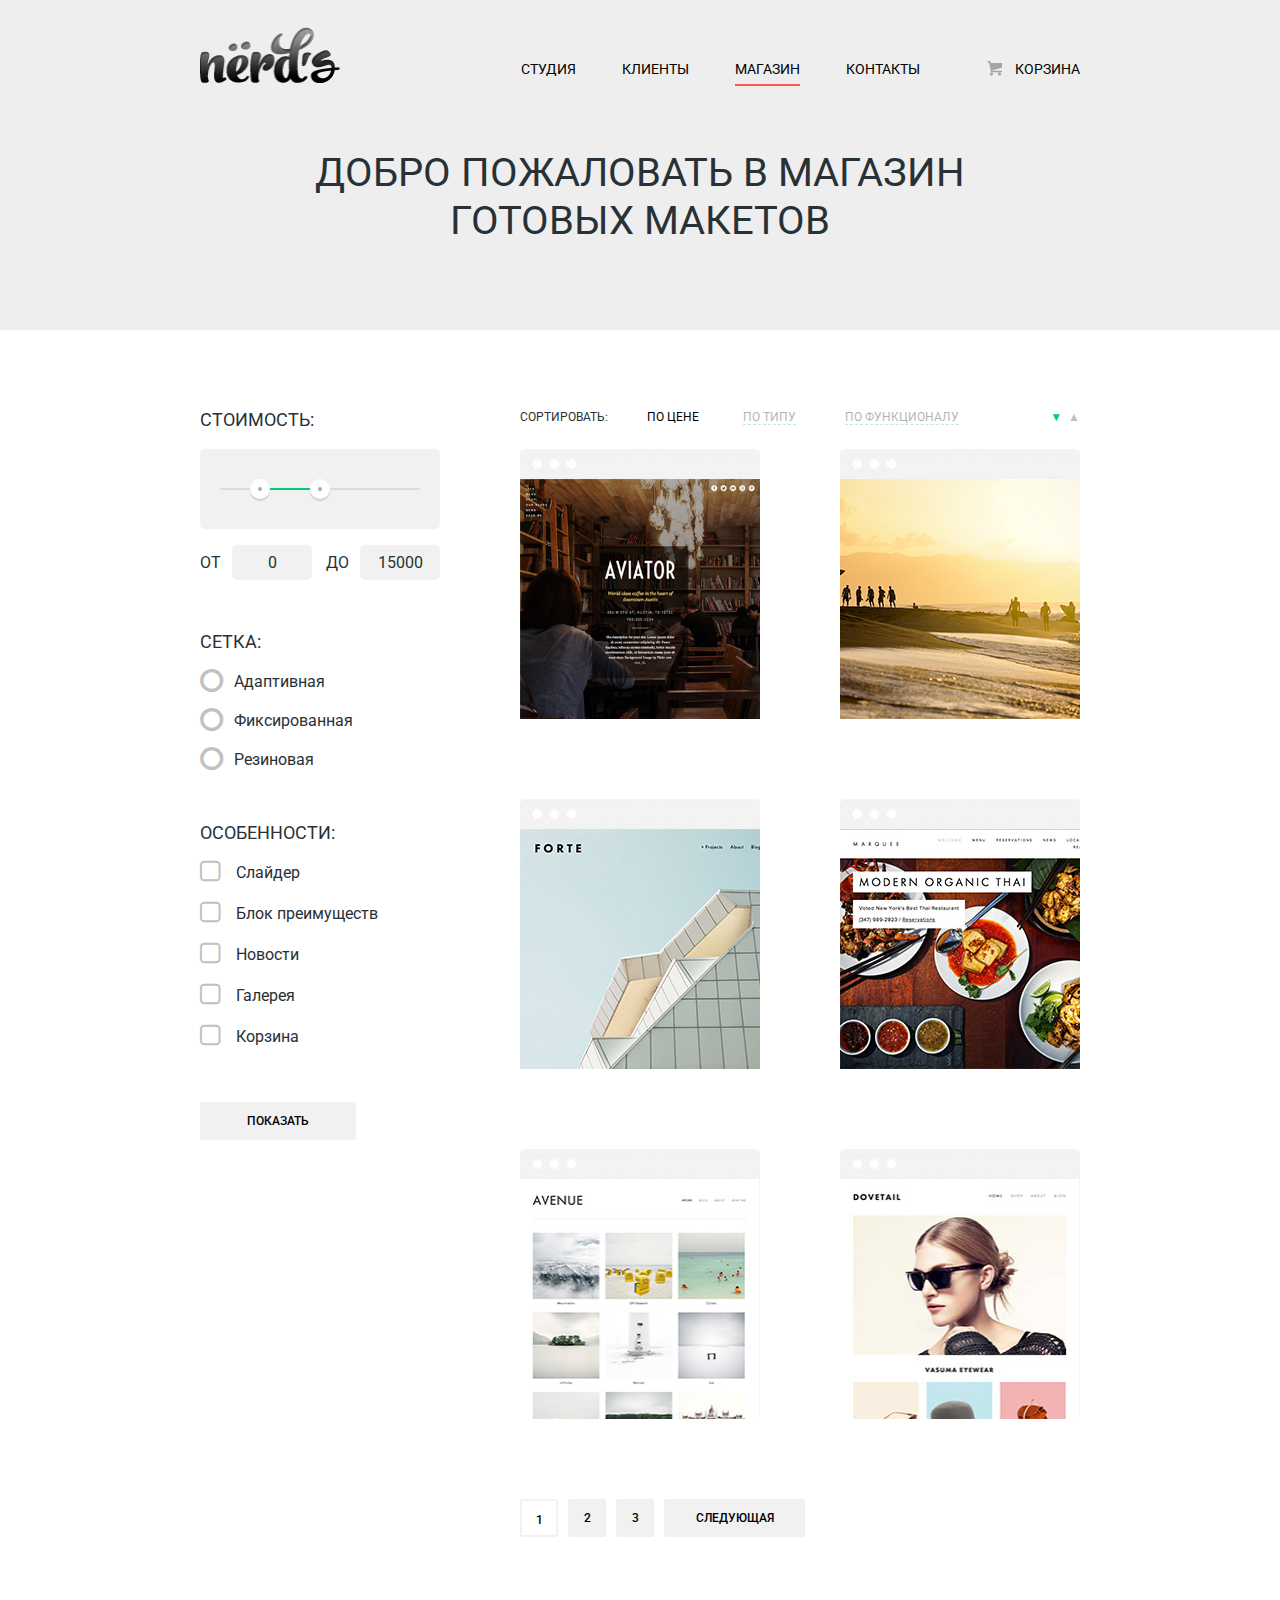
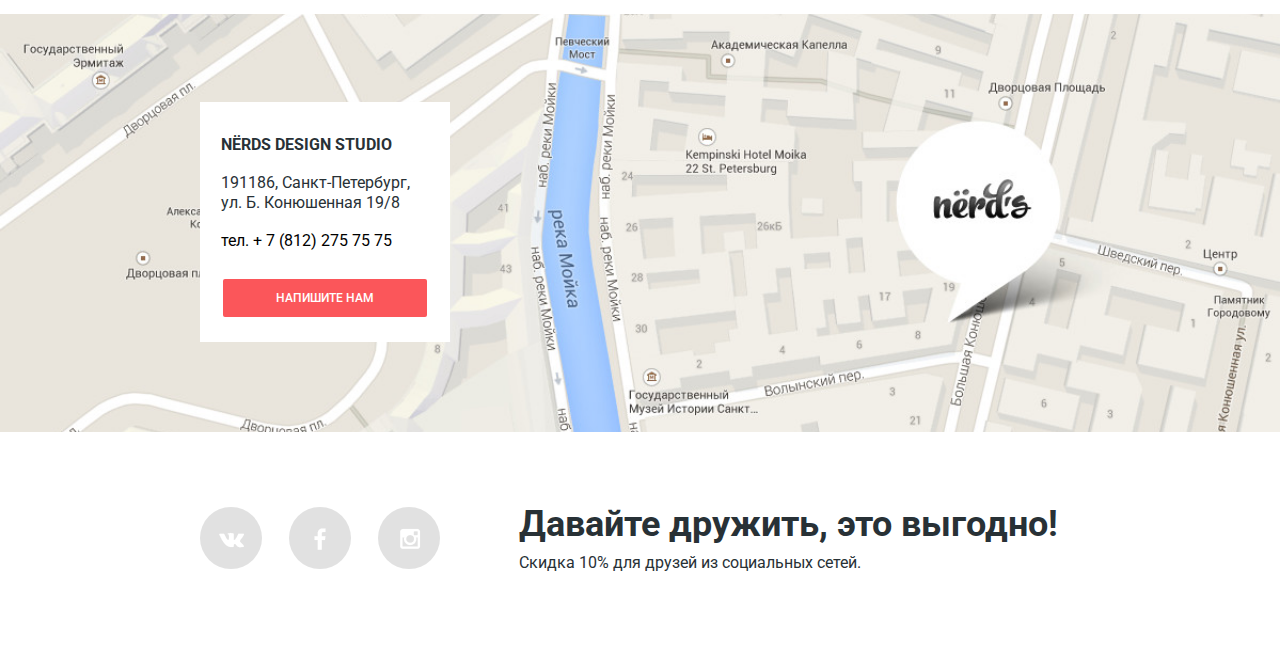
==== commit 28cd523b: "final 08/09" ====
--- a/catalog.html
+++ b/catalog.html
@@ -162,17 +162,17 @@
               </div>
           </div>
           <section class="map">
-              <div class="container">
-                  <div class="contacts"> 
-                      <h3>Nёrds Design Studio</h3> 
-                      <p>191186, Санкт-Петербург, <br>
-                       ул. Б. Конюшенная 19/8</p>
-                     <a href="tel:+78122757575">тел. + 7 (812) 275 75 75</a> <br> 
-                     <a href="feedback.html" target="blank" class="contact-form btn">Напишите нам</a>
-                  </div>
-              </div>
-          </section>
-          <div class="modal-form">
+            <div class="container">
+                <div class="contacts"> 
+                    <h3>Nёrds Design Studio</h3> 
+                    <p>191186, Санкт-Петербург, <br>
+                      ул. Б. Конюшенная 19/8</p>
+                    <a href="tel:+78122757575">тел. + 7 (812) 275 75 75</a> <br> 
+                    <a href="feedback.html" target="blank" class="contact-form btn">Напишите нам</a>
+                </div>
+            </div>
+        </section>
+		<div class="modal-form">
 			<div class="modal-form-exit" title="Закрыть">Закрыть</div>
 			<form class="feedback-form" action="#" method="post">
 				<label for="name">Ваше имя:</label>
--- a/css/style.min.css
+++ b/css/style.min.css
@@ -1 +1 @@
-body{min-width:900px;font-family:"Roboto","Arial",sans-serif;font-size:16px;font-weight:400;line-height:22px;color:#283136;background-color:#fff}h2{font-size:36px;line-height:36px}h3{font-size:16px;line-height:24px;text-transform:uppercase}a{color:#000;text-decoration:none}header{background:#eee}.container{width:900px;margin:0 auto;padding:0 10px;box-sizing:border-box}.logo{float:left;width:140px}.logo img{display:block}.navigation-main{float:left;padding-top:27px;width:580px;text-align:right}.navigation-main ul{margin:0;padding:0;list-style:none;font-size:0}.navigation-main li{display:inline-block;vertical-align:top;margin-left:46px;text-transform:uppercase;font-size:14px;line-height:30px}.navigation-main a{display:block}.onpage{border-bottom-style:solid;border-width:2px;border-bottom-color:#fb565a}.navigation-main a:hover{color:#fb565a}.navigation-main a:active{color:#000;opacity:.4}.cart{position:relative;float:right;width:94px;padding-top:27px;font-size:14px;line-height:30px;text-align:right;text-transform:uppercase}.cart a{display:block}.login::before{content:"";display:inline-block;vertical-align:text-top;margin-right:13px;width:15px;height:15px;background-image:url(../img/decor/basket.png);background-position:-2px -2px;opacity:.3}.login:hover::before{background-position:-2px -21px;opacity:1}.login:active::before{background-position:-2px -2px;opacity:.15}.cart a:hover{color:#fb565a}.cart a:active{color:#000;opacity:.4}.clearfix:after{content:"";display:table;clear:both}.container-demo{position:relative;width:880px;min-height:310px;margin:0 auto;overflow:hidden}.slide{position:absolute;top:0;left:0;width:100%;height:310px;background-repeat:no-repeat;background-position:100% 10px;-webkit-transition:left .3s ease;-moz-transition:left .3s ease;transition:left .3s ease}.container-demo input[type="radio"]{display:none}.slider-controls{position:absolute;bottom:83px;left:430px;z-index:10;width:200px;margin-left:-100px;text-align:center}.slider-controls label{display:inline-block;vertical-align:top;width:4px;height:4px;margin:0 3px;vertical-align:top;background:#fff;border:3px solid #fff;border-radius:50%;cursor:pointer}.slide-text{width:500px;padding:31px 0}.slide-title{font-weight:500;font-size:36px;line-height:36px;margin-bottom:18px}.container-demo p{margin:0 0 27px;font-weight:500;line-height:22px;color:#283136}.slide:nth-child(1){background-image:url(../img/slide-1.png)}.slide:nth-child(2){background-image:url(../img/slide-2.png)}.slide:nth-child(3){background-image:url(../img/slide-3.png)}#btn-1:checked ~ .slides .slide:nth-child(1){left:0}#btn-1:checked ~ .slides .slide:nth-child(2),#btn-1:checked ~ .slides .slide:nth-child(3){left:880px}#btn-2:checked ~ .slides .slide:nth-child(1){left:-880px}#btn-2:checked ~ .slides .slide:nth-child(2){left:0}#btn-2:checked ~ .slides .slide:nth-child(3){left:-880px}#btn-3:checked ~ .slides .slide:nth-child(1){left:-880px}#btn-3:checked ~ .slides .slide:nth-child(2){left:-880px}#btn-3:checked ~ .slides .slide:nth-child(3){left:0}.btn-1:checked ~ .slider-controls label[for="btn-1"],.btn-2:checked ~ .slider-controls label[for="btn-2"],.btn-3:checked ~ .slider-controls label[for="btn-3"]{background:#c1c1c1}.main-header{padding-top:27px;padding-top:27px;margin-bottom:80px}.header-top{margin-bottom:40px}.service{float:left;width:240px;margin-right:80px;text-align:left}.service:last-child{margin-right:0}.service h3{font-size:18px;line-height:30px;margin-bottom:15px}.service b{font-size:15px}.services-list{padding-bottom:80px;margin-bottom:59px;border-bottom-width:2px;border-bottom-style:solid;border-bottom-color:#eee}.description-left{float:left;width:573px}.description-left h2{margin-top:11px;margin-bottom:18px}.description-left h3{margin-top:45px;margin-bottom:20px}.description-right{float:right;width:240px}.description-right h3{margin-top:64px;margin-bottom:19px}.description-right ul,.description-left ul{list-style:none;padding:0}.description-right li,.description-left li{position:relative;margin-top:0;margin-bottom:23px;padding-left:37px;text-align:left}.description-right li::before,.description-left li::before{content:"";position:absolute;top:10px;left:0;width:25px;height:2px;background:#fb565a}.about-us{padding-bottom:47px;border-bottom-width:2px;border-bottom-style:solid;border-bottom-color:#eee}.partners{width:0 auto;height:166px;padding-bottom:33px;margin-bottom:87px;padding-left:0;padding-right:0;border-bottom-width:2px;border-bottom-style:solid;border-bottom-color:#eee}.partners a{float:left;width:198px;margin-left:20px;margin-right:20px;margin-top:67px;opacity:.3}.partners a:nth-child(2){float:left;width:199px;margin-left:100px;margin-right:100px;margin-top:55px}.partners a:nth-child(3){float:right;width:209px;margin-top:45px;margin-right:30px}.partners a:hover{opacity:1}.map{width:auto;margin:0 auto;background:url(../img/map.jpg),#e6e3dc;min-height:418px;background-position:50% 50%;background-size:cover;background-repeat:no-repeat}.map .contacts{position:relative;float:left;width:250px;min-height:240px;margin-top:88px;padding-left:21px;padding-top:28px;padding-bottom:26px;background-color:#fff;line-height:20px;box-sizing:border-box}.contacts h3{margin-top:0;margin-bottom:13px;line-height:30px}.contacts p{line-height:20px;margin-top:13px;margin-bottom:18px}.footer-social{float:left;width:240px;margin-top:75px;vertical-align:top;text-align:left;font-size:0}.discount{float:right;width:560px;margin-top:49px}.discount h2{margin-top:25px;margin-bottom:10px}.discount p{margin-top:0}.lead h2{font-size:inherit;line-height:inherit;font-weight:inherit;margin:0}.lead{width:auto;margin:0 auto;padding-top:23px;padding-bottom:85px;font-size:40px;line-height:48px;text-align:center;text-transform:uppercase}.items{width:560px;font-size:0}.item-choice{float:left;width:240px;position:relative}.fltr{margin-bottom:35px}.fltr label{font-size:16px;line-height:20px;color:#283136}.fltr label:hover{color:#000}.flrt label: disabled{opacity:.4}.fltr ul{list-style:none;padding:0;margin:0}.fltr input{display:none}.fltr li{margin-bottom:4px}fieldset{border:0;padding:0;margin:0}.items-list{float:right;width:640px;padding-left:80px;box-sizing:border-box;text-align:justify}.sorting{width:560px;margin-bottom:23px;font-size:12px;line-height:15px;text-transform:uppercase}.sorting ul{list-style:none;padding:0;margin:0}.sort-title{float:left;width:86px;margin-right:41px}.sort{float:left;width:380px}.sort li{display:inline-block;vertical-align:top;margin-right:41px}.sort li:last-child{margin-left:5px;margin-right:0}.triangle{float:right;margin:0;padding-left:0;width:37px;height:10px;text-align:right}.triangle li{display:inline-block;vertical-align:top;margin:0;padding:0;margin-left:3px}.item{position:relative;display:inline-block;vertical-align:top;width:240px;margin-bottom:80px;margin-right:80px;vertical-align:top;background:url(../img/decor/decor.jpg);height:270px}.item:hover{background-position:bottom}.item img{margin-top:30px}.item:nth-child(even){margin-right:0}.item-description{position:absolute;visibility:hidden;display:block;top:50px;left:20px;box-sizing:border-box;padding:34px 20px 99px;width:200px;max-height:200px;text-align:center;background-color:#fff;color:#283136;font-size:14px;line-height:18px}.item:hover .item-description{visibility:visible}.item-description h3{margin:0;font-size:18px;line-height:24px;font-weight:400}.item-description p{margin-top:12px}.main-catalog{margin-bottom:77px}.pagination{float:left;width:400px}.pagination ul{padding:0;margin:0;font-size:0}.pagination li{display:inline;list-style:none;margin-right:10px}.item-choice ul{list-style:none}.btn{display:inline-block;vertical-align:top;width:140px;padding:10px;margin-top:26px;vertical-align:top;border-radius:2px;border:none;outline:none;background-color:#fb565a;font-family:"Roboto","Arial",sans-serif;font-weight:500;color:#fff;font-size:12px;line-height:18px;text-align:center;text-transform:uppercase;box-sizing:border-box}.btn:hover{background-color:#d6494d}.btn:active{background-color:#b63538;box-shadow:inset 0 3px 0 rgba(0,0,0,0.15)}.green-btn{background-color:#00ca74}.green-btn:hover{background-color:#01a25e}.green-btn:active{background-color:#009053;box-shadow:inset 0 3px 0 rgba(0,0,0,0.15)}.yellow-btn{background-color:#efc84a}.yellow-btn:hover{background-color:#d6ae2c}.yellow-btn:active{background-color:#c09b24;box-shadow:inset 0 3px 0 rgba(0,0,0,0.15)}.container-demo .btn{width:240px;margin:0}.contacts .btn{position:absolute;width:204px;margin:0;right:23px;bottom:25px}.social-btn{display:inline-block;vertical-align:top;width:62px;height:62px;margin-right:27px;font-size:0;text-decoration:none;border-radius:50%;background:#e1e1e1 url(../img/decor/sprite.png) no-repeat center}.social-btn:last-child{margin-right:0}.social-btn:hover{background-color:#fb565a}.social-btn:active{background-color:#b63538;-webkit-box-shadow:inset 0 3px 0 0 #9b2d30;-moz-box-shadow:inset 0 3px 0 0 #9b2d30;box-shadow:inset 0 3px 0 0 #9b2d30}.vk{background-position:19px -956px}.fb{background-position:25px -680px}.inst{background-position:22px -823px}.pagination .btn{width:38px;padding:10px;background-color:#f1f1f1;color:#000;margin-top:0}.pagination .btn:hover{background-color:#e5e5e5}.pagination .btn:active{background-color:#d5d5d5;box-shadow:inset 0 3px 0 rgba(0,0,0,0.15)}.pagination .current{background-color:#fff;height:38px;border-style:solid;border-width:2px;border-color:#f2f2f2}.pagination .current:hover{background-color:#fff;height:38px;border-style:solid;border-width:2px;border-color:#f2f2f2}.pagination .current:active{background-color:#fff;height:38px;border-style:solid;border-width:2px;border-color:#f2f2f2;box-shadow:inset 0 0 0 rgba(0,0,0,0)}.pagination .btn.next{width:141px}.item .btn{position:absolute;margin-top:0;padding-left:15px;bottom:30px;right:30px;font-size:18px}.item-choice .btn{display:block;width:156px;margin-top:35px;background-color:#f1f1f1;color:#000}.item-choice .btn:hover{background-color:#e5e5e5}.item-choice .btn:active{background-color:#d5d5d5;box-shadow:inset 0 3px 0 rgba(0,0,0,0.15)}.icon-down-dir::before{content:"\25bc";color:#c1c1c1}.icon-up-dir::before{content:"\25b2";color:#c1c1c1}.icon-down-dir:hover::before,.icon-up-dir:hover::before{color:#b5b5b5}.icon-down-dir:active::before,.icon-up-dir:active::before{color:#000}.triangle .active:before{color:#00ca74}.sort .active{border-bottom:none;opacity:1}.main-footer{padding-bottom:55px}.range-filter{width:240px;margin:0 auto;margin-bottom:52px}.range-title{margin-bottom:20px;font-size:18px;line-height:19px;text-transform:uppercase}.range-controls{position:relative;height:41px;padding-top:39px;padding-right:20px;padding-left:20px;margin-bottom:16px;border-radius:5px;background:#f1f1f1}.range-controls .scale{height:2px;background:#d7dcde}.range-controls .bar{width:70%;height:2px;background:#00ca74}.range-controls .toggle{position:absolute;top:30px;left:0;width:4px;height:4px;cursor:pointer;border:8px solid #fff;border-radius:50%;background:#ababab;box-shadow:0 2px 1px 0 #cfcfcf}.range-controls .toggle-min{left:50px}.range-controls .toggle-max{left:110px}.price-controls{font-size:0}.price-controls label{display:inline-block;vertical-align:middle;width:50%;font-size:16px}.max-price{text-align:right}.price-controls input{font-family:"Roboto","Arial",sans-serif;font-size:16px;width:60px;margin-left:7px;padding:8px 10px;text-align:center;color:#283136;border:none;border-radius:5px;outline:none;background:#f1f1f1}.sort-title{border-bottom:1px dashed;border-color:transparent}.sort a{color:#000;opacity:.3;border-bottom:1px dashed;border-color:#3fb876}.sort a:hover{color:#000;opacity:1;border-bottom:1px solid;border-color:#3fb876}.radio-control{display:inline-block;vertical-align:top;margin-bottom:15px;font-family:"symbols-nerds";font-size:27px}.radio-control::before{content:"\25cb";padding-right:11px;color:#c1c1c1}.radio input:checked ~ .radio-control::before{content:"\25cf"}.radio input:disabled ~ .radio-control::before{opacity:.3}.radio:hover .radio-control::before{color:#b5b5b5}.checkbox-control{display:inline-block;vertical-align:top;width:36px;margin-bottom:17px;font-family:"symbols-nerds";font-size:26px;color:#c1c1c1}.checkbox-control:first-child{padding-top:2px}.checkbox-control::before{content:"\2610";padding-right:8px}.check input:checked ~ .checkbox-control::before{content:"\2611"}.check input:disabled ~ .checkbox-control{opacity:.3}.check:hover .checkbox-control::before{color:#b5b5b5}.modal-form{display:none;position:fixed;z-index:50;top:50%;left:50%;width:630px;height:416px;margin-top:-208px;margin-left:-315px;padding:0;color:#000;background:#fff;box-shadow:0 30px 50px rgba(0,0,0,.7)}.modal-form-exit{position:absolute;top:6px;right:6px;width:41px;height:41px;font-size:0;background:url(../img/decor/exit.png) no-repeat center}.feedback-form{margin:0;padding:0;margin-top:55px;margin-left:80px;font-size:0}.feedback-form label{display:inline-block;vertical-align:top;margin:0;padding:0;margin-right:20px;margin-bottom:12px;width:220px;font-family:"Roboto","Arial",sans-serif;font-size:16px;line-height:18px}.feedback-form input,.feedback-form textarea,.feedback-form button{margin:0;padding:0;font-family:"Roboto","Arial",sans-serif;font-size:12px;line-height:18px;text-transform:uppercase;color:#0000;border:2px solid #d7dcde;border-radius:3px}.feedback-form input:hover,.feedback-form textarea:hover{border:2px solid #a2a9ac}.feedback-form input:focus,.feedback-form textarea:focus{border:2px solid #56bffb}.feedback-form input{display:inline-block;vertical-align:top;margin-right:20px;margin-bottom:22px;padding-left:13px;width:203px;height:34px}.feedback-form textarea{margin-bottom:37px;padding:8px 13px;width:430px;height:94px;resize:none}.feedback-form button{display:inline-block;vertical-align:top;margin-right:20px;width:220px;height:38px;border:none}.feedback-form button[type="submit"]{color:#fff;background:#fb565a}.feedback-form button[type="submit"]:hover{background:#d6494d}.feedback-form button[type="submit"]:active{background:#b63538;box-shadow:inset 0 3px 0 0 #9b2d30}.feedback-form button[type="reset"]{background:#f1f1f1}.feedback-form button[type="reset"]:hover{background:#e5e5e5}.feedback-form button[type="reset"]:active{background:#d5d5d5;box-shadow:inset 0 3px 0 0 #b5b5b5}@font-face{font-weight:400;font-style:normal;font-family:"symbols-nerds";src:url(../fonts/symbols-nerds.woff) format("woff"),url(../fonts/symbols-nerds.woff2) format("woff2")}+body{min-width:900px;font-family:"Roboto","Arial",sans-serif;font-size:16px;font-weight:400;line-height:22px;color:#283136;background-color:#fff}h2{font-size:36px;line-height:36px}h3{font-size:16px;line-height:24px;text-transform:uppercase}a{color:#000;text-decoration:none}header{background:#eee}.container{width:900px;margin:0 auto;padding:0 10px;box-sizing:border-box}.logo{float:left;width:140px}.logo img{display:block}.navigation-main{float:left;padding-top:27px;width:580px;text-align:right}.navigation-main ul{margin:0;padding:0;list-style:none;font-size:0}.navigation-main li{display:inline-block;vertical-align:top;margin-left:46px;text-transform:uppercase;font-size:14px;line-height:30px}.navigation-main a{display:block}.onpage{border-bottom-style:solid;border-width:2px;border-bottom-color:#fb565a}.navigation-main a:hover{color:#fb565a}.navigation-main a:active{color:#000;opacity:.4}.cart{position:relative;float:right;width:94px;padding-top:27px;font-size:14px;line-height:30px;text-align:right;text-transform:uppercase}.cart a{display:block}.login::before{content:"";display:inline-block;vertical-align:text-top;margin-right:13px;width:15px;height:15px;background-image:url(../img/decor/basket.png);background-position:-2px -2px;opacity:.3}.login:hover::before{background-position:-2px -21px;opacity:1}.login:active::before{background-position:-2px -2px;opacity:.15}.cart a:hover{color:#fb565a}.cart a:active{color:#000;opacity:.4}.clearfix:after{content:"";display:table;clear:both}.container-demo{position:relative;width:880px;min-height:310px;margin:0 auto;overflow:hidden}.slide{position:absolute;top:0;left:0;width:100%;height:310px;background-repeat:no-repeat;background-position:100% 10px;-webkit-transition:left .3s ease;-moz-transition:left .3s ease;transition:left .3s ease}.container-demo input[type="radio"]{display:none}.slider-controls{position:absolute;bottom:83px;left:430px;z-index:10;width:200px;margin-left:-100px;text-align:center}.slider-controls label{display:inline-block;vertical-align:top;width:4px;height:4px;margin:0 3px;vertical-align:top;background:#fff;border:3px solid #fff;border-radius:50%;cursor:pointer}.slide-text{width:500px;padding:31px 0}.slide-title{font-weight:500;font-size:36px;line-height:36px;margin-bottom:18px}.container-demo p{margin:0 0 27px;font-weight:500;line-height:22px;color:#283136}.slide:nth-child(1){background-image:url(../img/slide-1.png)}.slide:nth-child(2){background-image:url(../img/slide-2.png)}.slide:nth-child(3){background-image:url(../img/slide-3.png)}#btn-1:checked ~ .slides .slide:nth-child(1){left:0}#btn-1:checked ~ .slides .slide:nth-child(2),#btn-1:checked ~ .slides .slide:nth-child(3){left:880px}#btn-2:checked ~ .slides .slide:nth-child(1){left:-880px}#btn-2:checked ~ .slides .slide:nth-child(2){left:0}#btn-2:checked ~ .slides .slide:nth-child(3){left:-880px}#btn-3:checked ~ .slides .slide:nth-child(1){left:-880px}#btn-3:checked ~ .slides .slide:nth-child(2){left:-880px}#btn-3:checked ~ .slides .slide:nth-child(3){left:0}.btn-1:checked ~ .slider-controls label[for="btn-1"],.btn-2:checked ~ .slider-controls label[for="btn-2"],.btn-3:checked ~ .slider-controls label[for="btn-3"]{background:#c1c1c1}.main-header{padding-top:27px;padding-top:27px;margin-bottom:80px}.header-top{margin-bottom:40px}.service{float:left;width:240px;margin-right:80px;text-align:left}.service:last-child{margin-right:0}.service h3{font-size:18px;line-height:30px;margin-bottom:15px}.service b{font-size:15px}.services-list{padding-bottom:80px;margin-bottom:59px;border-bottom-width:2px;border-bottom-style:solid;border-bottom-color:#eee}.description-left{float:left;width:573px}.description-left h2{margin-top:11px;margin-bottom:18px}.description-left h3{margin-top:45px;margin-bottom:20px}.description-right{float:right;width:240px}.description-right h3{margin-top:64px;margin-bottom:19px}.description-right ul,.description-left ul{list-style:none;padding:0}.description-right li,.description-left li{position:relative;margin-top:0;margin-bottom:23px;padding-left:37px;text-align:left}.description-right li::before,.description-left li::before{content:"";position:absolute;top:10px;left:0;width:25px;height:2px;background:#fb565a}.about-us{padding-bottom:47px;border-bottom-width:2px;border-bottom-style:solid;border-bottom-color:#eee}.partners{width:0 auto;height:166px;padding-bottom:33px;margin-bottom:87px;padding-left:0;padding-right:0;border-bottom-width:2px;border-bottom-style:solid;border-bottom-color:#eee}.partners a{float:left;width:198px;margin-left:20px;margin-right:20px;margin-top:67px;opacity:.3}.partners a:nth-child(2){float:left;width:199px;margin-left:100px;margin-right:100px;margin-top:55px}.partners a:nth-child(3){float:right;width:209px;margin-top:45px;margin-right:30px}.partners a:hover{opacity:1}.map{width:auto;margin:0 auto;background:url(../img/map.jpg),#e6e3dc;min-height:418px;background-position:50% 50%;background-size:cover;background-repeat:no-repeat}.map .contacts{position:relative;float:left;width:250px;min-height:240px;margin-top:88px;padding-left:21px;padding-top:28px;padding-bottom:26px;background-color:#fff;line-height:20px;box-sizing:border-box}.contacts h3{margin-top:0;margin-bottom:13px;line-height:30px}.contacts p{line-height:20px;margin-top:13px;margin-bottom:18px}.footer-social{float:left;width:240px;margin-top:75px;vertical-align:top;text-align:left;font-size:0}.discount{float:right;width:561px;margin-top:49px}.discount h2{margin-top:25px;margin-bottom:10px}.discount p{margin-top:0}.lead h2{font-size:inherit;line-height:inherit;font-weight:inherit;margin:0}.lead{width:auto;margin:0 auto;padding-top:23px;padding-bottom:85px;font-size:40px;line-height:48px;text-align:center;text-transform:uppercase}.items{width:560px;font-size:0}.item-choice{float:left;width:240px;position:relative}.fltr{margin-bottom:35px}.fltr label{font-size:16px;line-height:20px;color:#283136}.fltr label:hover{color:#000}.flrt label: disabled{opacity:.4}.fltr ul{list-style:none;padding:0;margin:0}.fltr input{display:none}.fltr li{margin-bottom:4px}fieldset{border:0;padding:0;margin:0}.items-list{float:right;width:640px;padding-left:80px;box-sizing:border-box;text-align:justify}.sorting{width:560px;margin-bottom:23px;font-size:12px;line-height:15px;text-transform:uppercase}.sorting ul{list-style:none;padding:0;margin:0}.sort-title{float:left;width:86px;margin-right:41px}.sort{float:left;width:380px}.sort li{display:inline-block;vertical-align:top;margin-right:41px}.sort li:last-child{margin-left:5px;margin-right:0}.triangle{float:right;margin:0;padding-left:0;width:37px;height:10px;text-align:right}.triangle li{display:inline-block;vertical-align:top;margin:0;padding:0;margin-left:3px}.item{position:relative;display:inline-block;vertical-align:top;width:240px;margin-bottom:80px;margin-right:80px;vertical-align:top;background:url(../img/decor/decor.jpg);height:270px}.item:hover{background-position:bottom}.item img{margin-top:30px}.item:nth-child(even){margin-right:0}.item-description{position:absolute;visibility:hidden;display:block;top:50px;left:20px;box-sizing:border-box;padding:34px 20px 99px;width:200px;max-height:200px;text-align:center;background-color:#fff;color:#283136;font-size:14px;line-height:18px}.item:hover .item-description{visibility:visible}.item-description h3{margin:0;font-size:18px;line-height:24px;font-weight:400}.item-description p{margin-top:12px}.main-catalog{margin-bottom:77px}.pagination{float:left;width:400px}.pagination ul{padding:0;margin:0;font-size:0}.pagination li{display:inline;list-style:none;margin-right:10px}.item-choice ul{list-style:none}.btn{display:inline-block;vertical-align:top;width:140px;padding:10px;margin-top:26px;vertical-align:top;border-radius:2px;border:none;outline:none;background-color:#fb565a;font-family:"Roboto","Arial",sans-serif;font-weight:500;color:#fff;font-size:12px;line-height:18px;text-align:center;text-transform:uppercase;box-sizing:border-box}.btn:hover{background-color:#d6494d}.btn:active{background-color:#b63538;box-shadow:inset 0 3px 0 rgba(0,0,0,0.15)}.green-btn{background-color:#00ca74}.green-btn:hover{background-color:#01a25e}.green-btn:active{background-color:#009053;box-shadow:inset 0 3px 0 rgba(0,0,0,0.15)}.yellow-btn{background-color:#efc84a}.yellow-btn:hover{background-color:#d6ae2c}.yellow-btn:active{background-color:#c09b24;box-shadow:inset 0 3px 0 rgba(0,0,0,0.15)}.container-demo .btn{width:240px;margin:0}.contacts .btn{position:absolute;width:204px;margin:0;right:23px;bottom:25px}.social-btn{display:inline-block;vertical-align:top;width:62px;height:62px;margin-right:27px;font-size:0;text-decoration:none;border-radius:50%;background:#e1e1e1 url(../img/decor/sprite.png) no-repeat center}.social-btn:last-child{margin-right:0}.social-btn:hover{background-color:#fb565a}.social-btn:active{background-color:#b63538;-webkit-box-shadow:inset 0 3px 0 0 #9b2d30;-moz-box-shadow:inset 0 3px 0 0 #9b2d30;box-shadow:inset 0 3px 0 0 #9b2d30}.vk{background-position:19px -956px}.fb{background-position:25px -680px}.inst{background-position:22px -823px}.pagination .btn{width:38px;padding:10px;background-color:#f1f1f1;color:#000;margin-top:0}.pagination .btn:hover{background-color:#e5e5e5}.pagination .btn:active{background-color:#d5d5d5;box-shadow:inset 0 3px 0 rgba(0,0,0,0.15)}.pagination .current{background-color:#fff;height:38px;border-style:solid;border-width:2px;border-color:#f2f2f2}.pagination .current:hover{background-color:#fff;height:38px;border-style:solid;border-width:2px;border-color:#f2f2f2}.pagination .current:active{background-color:#fff;height:38px;border-style:solid;border-width:2px;border-color:#f2f2f2;box-shadow:inset 0 0 0 rgba(0,0,0,0)}.pagination .btn.next{width:141px}.item .btn{position:absolute;margin-top:0;padding-left:15px;bottom:30px;right:30px;font-size:18px}.item-choice .btn{display:block;width:156px;margin-top:35px;background-color:#f1f1f1;color:#000}.item-choice .btn:hover{background-color:#e5e5e5}.item-choice .btn:active{background-color:#d5d5d5;box-shadow:inset 0 3px 0 rgba(0,0,0,0.15)}.icon-down-dir::before{content:"\25bc";color:#c1c1c1}.icon-up-dir::before{content:"\25b2";color:#c1c1c1}.icon-down-dir:hover::before,.icon-up-dir:hover::before{color:#b5b5b5}.icon-down-dir:active::before,.icon-up-dir:active::before{color:#000}.triangle .active:before{color:#00ca74}.sort .active{border-bottom:none;opacity:1}.main-footer{padding-bottom:55px}.range-filter{width:240px;margin:0 auto;margin-bottom:52px}.range-title{margin-bottom:20px;font-size:18px;line-height:19px;text-transform:uppercase}.range-controls{position:relative;height:41px;padding-top:39px;padding-right:20px;padding-left:20px;margin-bottom:16px;border-radius:5px;background:#f1f1f1}.range-controls .scale{height:2px;background:#d7dcde}.range-controls .bar{width:70%;height:2px;background:#00ca74}.range-controls .toggle{position:absolute;top:30px;left:0;width:4px;height:4px;cursor:pointer;border:8px solid #fff;border-radius:50%;background:#ababab;box-shadow:0 2px 1px 0 #cfcfcf}.range-controls .toggle-min{left:50px}.range-controls .toggle-max{left:110px}.price-controls{font-size:0}.price-controls label{display:inline-block;vertical-align:middle;width:50%;font-size:16px}.max-price{text-align:right}.price-controls input{font-family:"Roboto","Arial",sans-serif;font-size:16px;width:60px;margin-left:7px;padding:8px 10px;text-align:center;color:#283136;border:none;border-radius:5px;outline:none;background:#f1f1f1}.sort-title{border-bottom:1px dashed;border-color:transparent}.sort a{color:#000;opacity:.3;border-bottom:1px dashed;border-color:#3fb876}.sort a:hover{color:#000;opacity:1;border-bottom:1px solid;border-color:#3fb876}.radio-control{display:inline-block;vertical-align:top;margin-bottom:15px;font-family:"symbols-nerds";font-size:27px}.radio-control::before{content:"\25cb";padding-right:11px;color:#c1c1c1}.radio input:checked ~ .radio-control::before{content:"\25cf"}.radio input:disabled ~ .radio-control::before{opacity:.3}.radio:hover .radio-control::before{color:#b5b5b5}.checkbox-control{display:inline-block;vertical-align:top;width:36px;margin-bottom:17px;font-family:"symbols-nerds";font-size:26px;color:#c1c1c1}.checkbox-control:first-child{padding-top:2px}.checkbox-control::before{content:"\2610";padding-right:8px}.check input:checked ~ .checkbox-control::before{content:"\2611"}.check input:disabled ~ .checkbox-control{opacity:.3}.check:hover .checkbox-control::before{color:#b5b5b5}.modal-form{display:none;position:fixed;z-index:50;top:50%;left:50%;width:630px;height:416px;margin-top:-208px;margin-left:-315px;padding:0;color:#000;background:#fff;box-shadow:0 30px 50px rgba(0,0,0,.7)}.modal-form-exit{position:absolute;top:6px;right:6px;width:41px;height:41px;font-size:0;background:url(../img/decor/exit.png) no-repeat center}.feedback-form{margin:0;padding:0;margin-top:55px;margin-left:80px;font-size:0}.feedback-form label{display:inline-block;vertical-align:top;margin:0;padding:0;margin-right:20px;margin-bottom:12px;width:220px;font-family:"Roboto","Arial",sans-serif;font-size:16px;line-height:18px}.feedback-form input,.feedback-form textarea,.feedback-form button{margin:0;padding:0;font-family:"Roboto","Arial",sans-serif;font-size:12px;line-height:18px;text-transform:uppercase;color:#0000;border:2px solid #d7dcde;border-radius:3px}.feedback-form input:hover,.feedback-form textarea:hover{border:2px solid #a2a9ac}.feedback-form input:focus,.feedback-form textarea:focus{border:2px solid #56bffb}.feedback-form input{display:inline-block;vertical-align:top;margin-right:20px;margin-bottom:22px;padding-left:13px;width:203px;height:34px}.feedback-form textarea{margin-bottom:37px;padding:8px 13px;width:430px;height:94px;resize:none}.feedback-form button{display:inline-block;vertical-align:top;margin-right:20px;width:220px;height:38px;border:none}.feedback-form button[type="submit"]{color:#fff;background:#fb565a}.feedback-form button[type="submit"]:hover{background:#d6494d}.feedback-form button[type="submit"]:active{background:#b63538;box-shadow:inset 0 3px 0 0 #9b2d30}.feedback-form button[type="reset"]{background:#f1f1f1}.feedback-form button[type="reset"]:hover{background:#e5e5e5}.feedback-form button[type="reset"]:active{background:#d5d5d5;box-shadow:inset 0 3px 0 0 #b5b5b5}@font-face{font-weight:400;font-style:normal;font-family:"symbols-nerds";src:url(../fonts/symbols-nerds.woff) format("woff"),url(../fonts/symbols-nerds.woff2) format("woff2")}